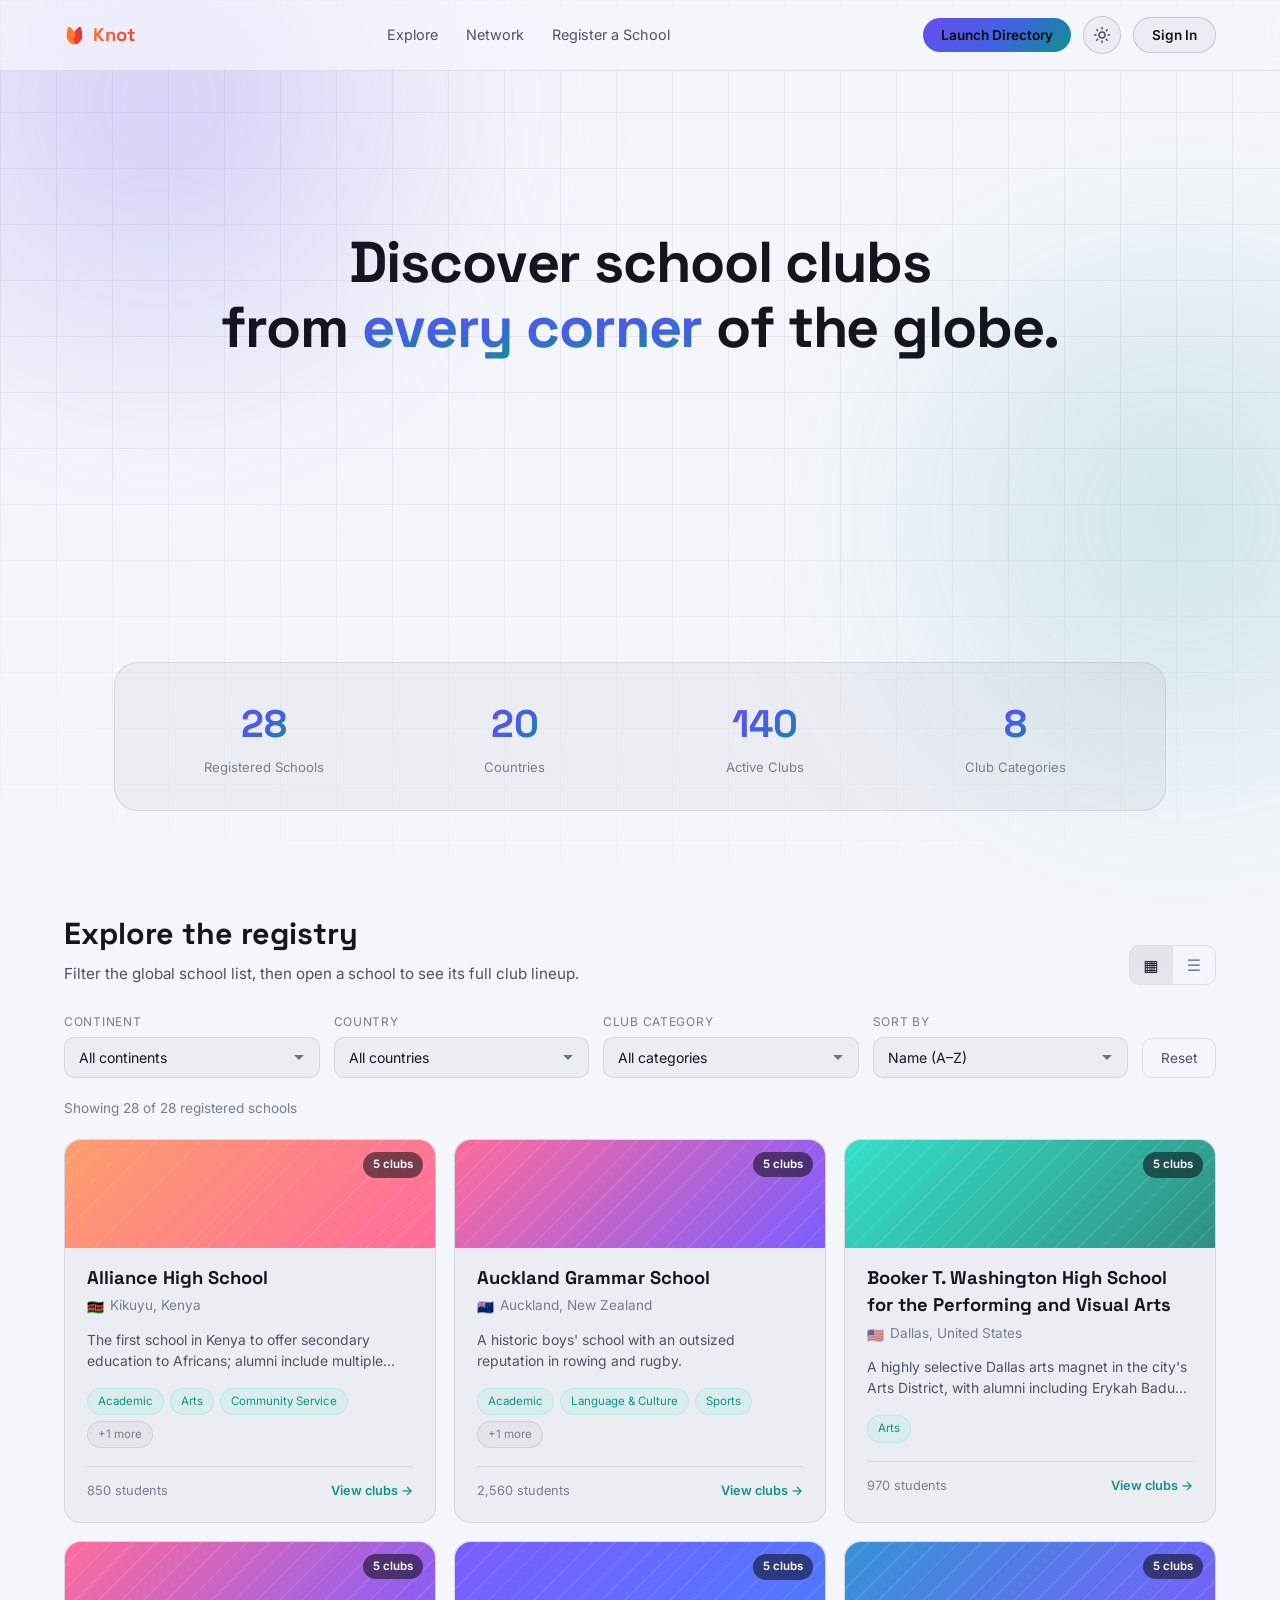
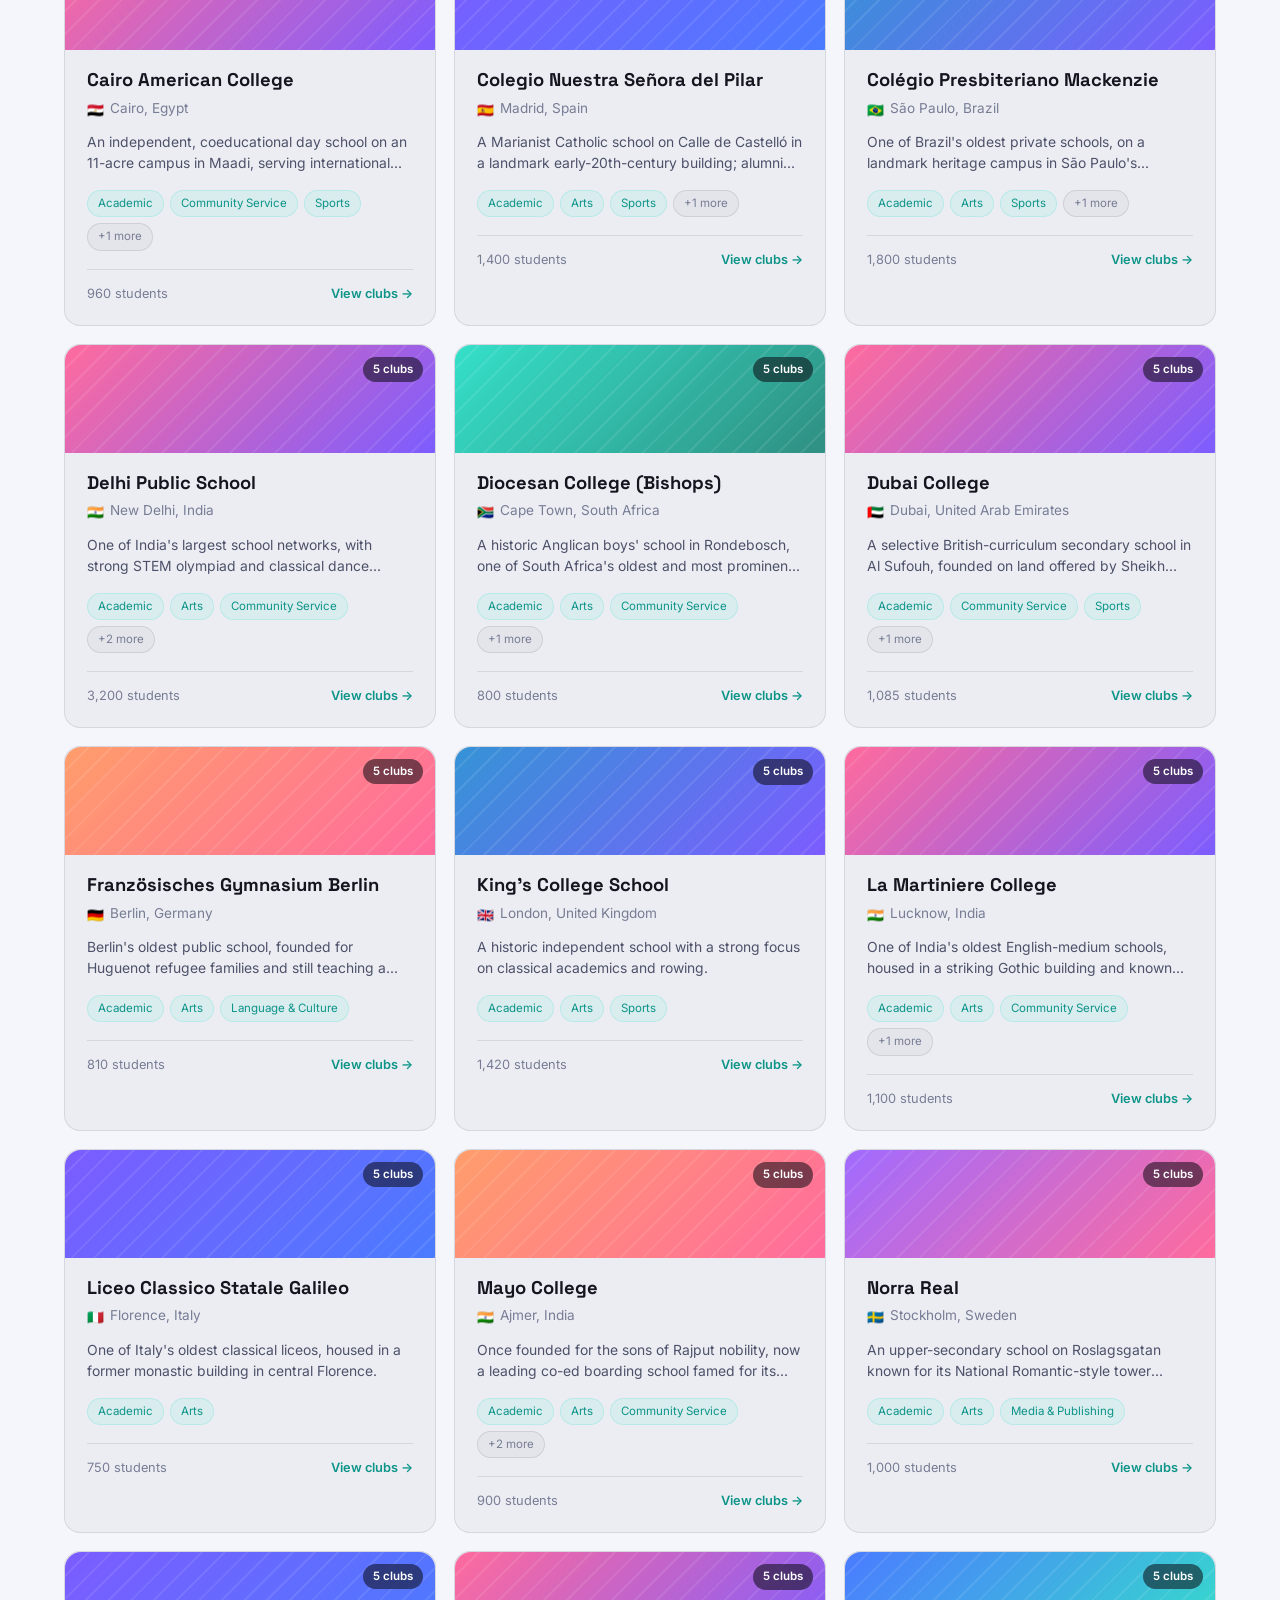
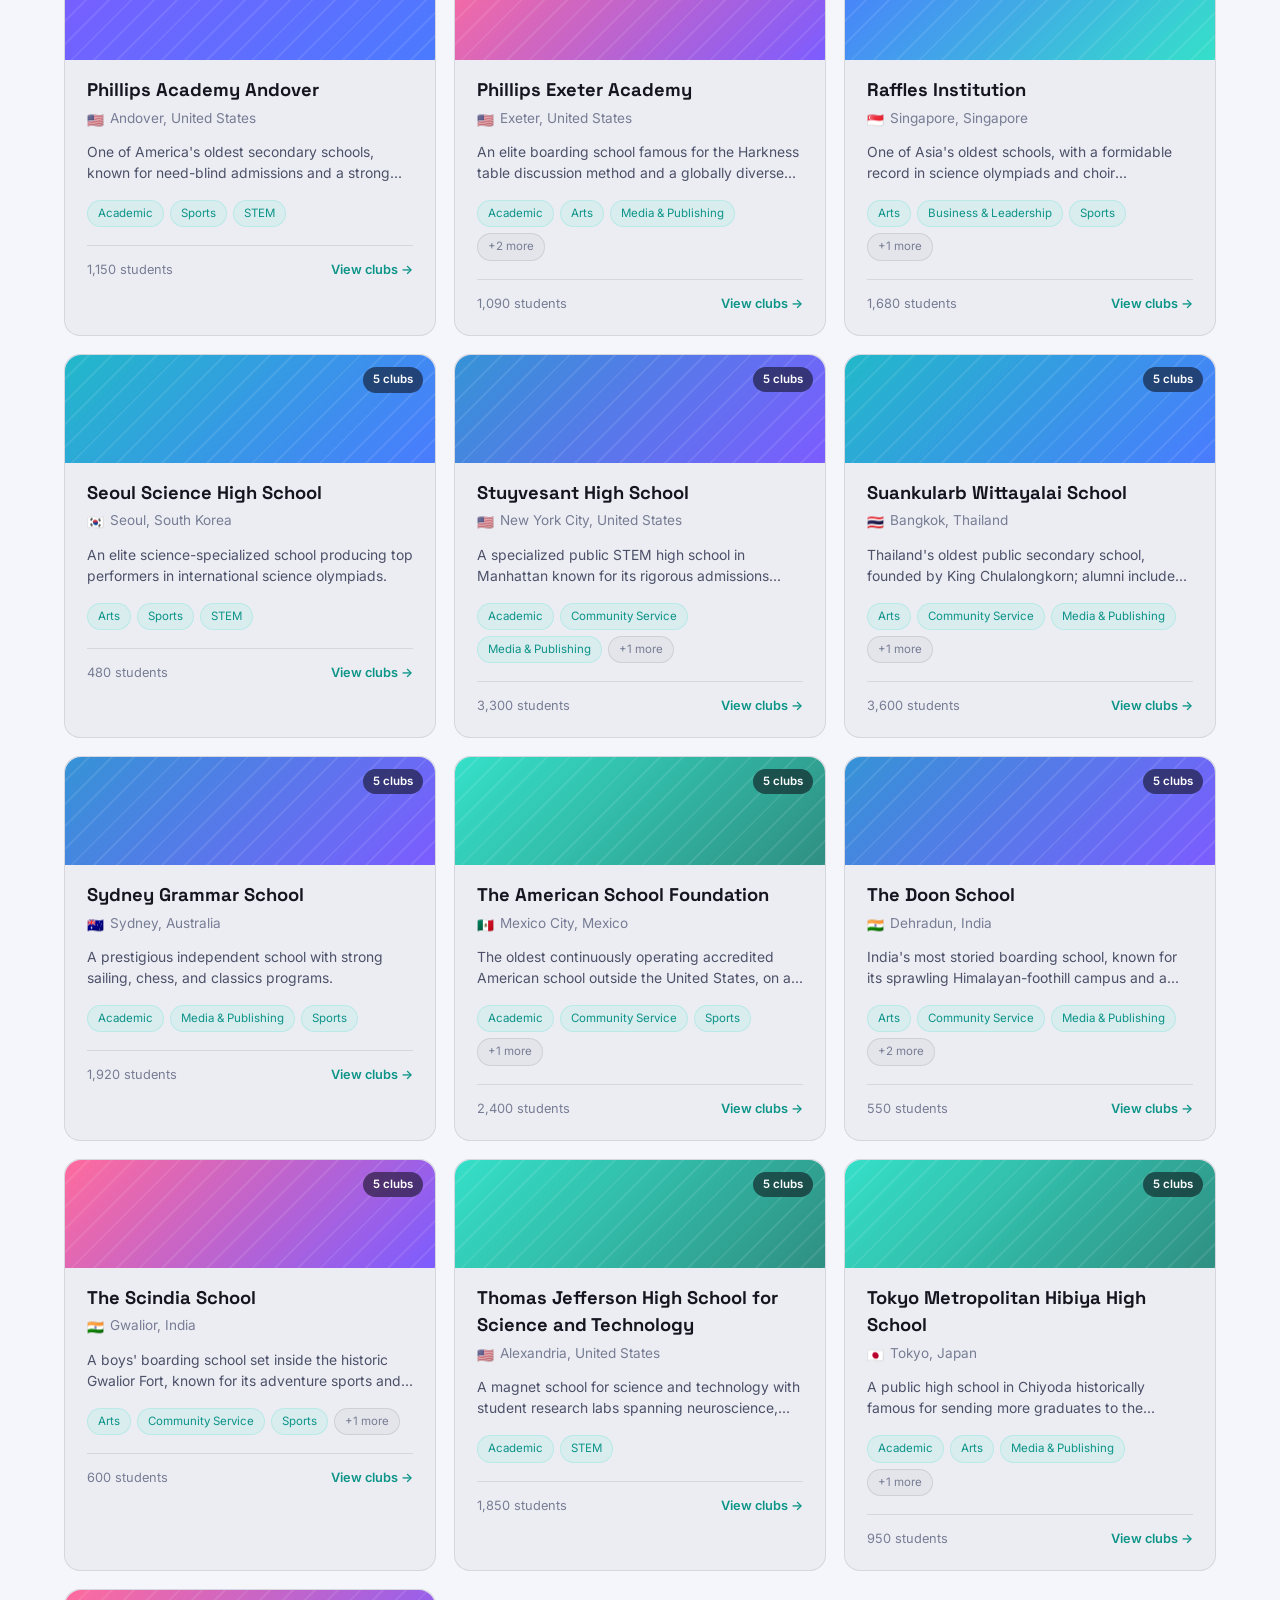
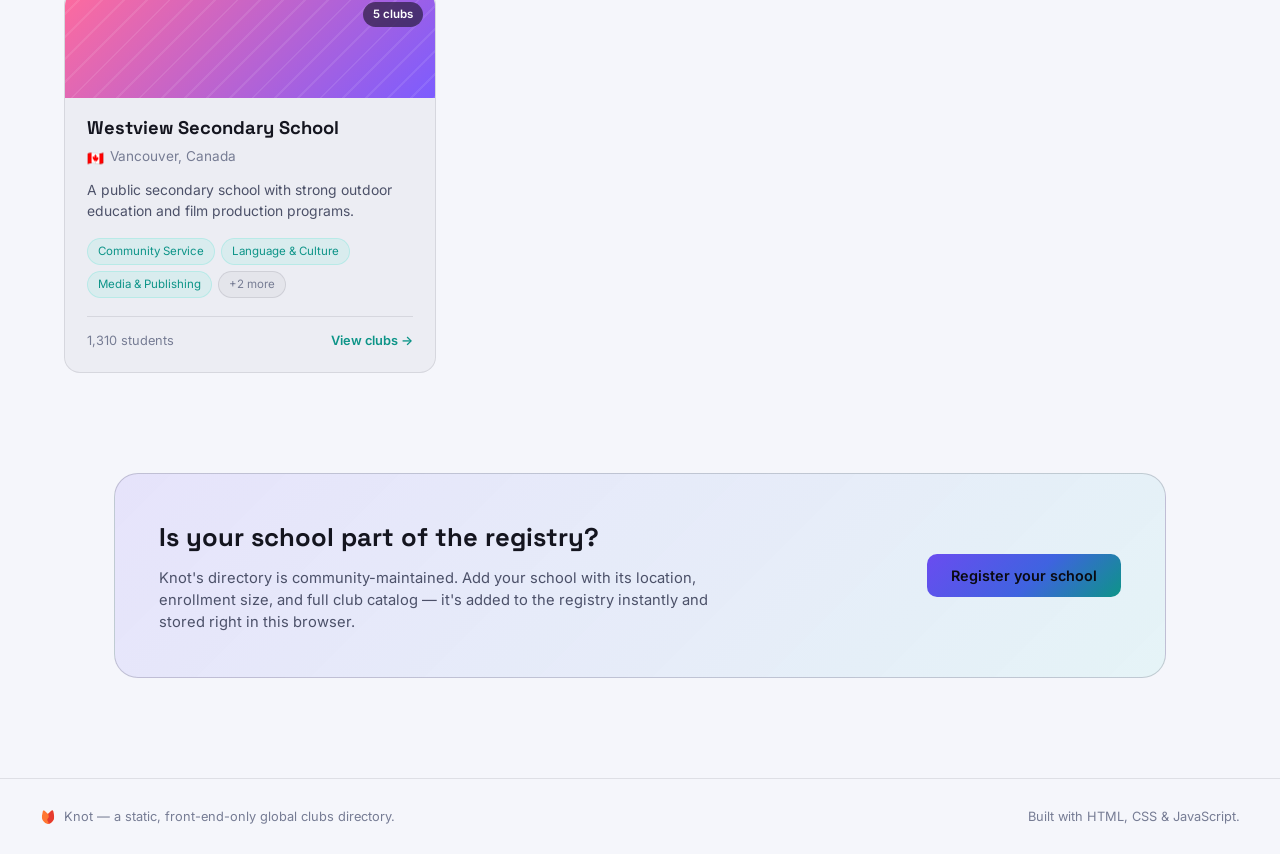
==== index.html @ 115ed830 "Redesign brand mark with a two-tone fox-head icon Replace the placeholder two-overlapping-circles ma" ====
<!DOCTYPE html>
<html lang="en">
<head>
<meta charset="UTF-8" />
<meta name="viewport" content="width=device-width, initial-scale=1.0" />
<title>Knot — Tying School Communities Together</title>
<meta name="description" content="Knot ties together a registered directory of schools from around the world so you can explore the clubs they offer." />
<link rel="icon" href="data:image/svg+xml,<svg xmlns=%22http://www.w3.org/2000/svg%22 viewBox=%220 0 100 100%22><defs><clipPath id=%22c%22><path d=%22M50,32 L27,9 Q20,6 18,13 L12,44 Q10,62 19,73 Q32,92 50,94 Q68,92 81,73 Q90,62 88,44 L82,13 Q80,6 73,9 Z%22/></clipPath></defs><g clip-path=%22url(%23c)%22><rect width=%22100%22 height=%22100%22 fill=%22%23FF7733%22/><path d=%22M50,-5 C36,20 66,42 50,58 C34,74 66,82 50,105 L105,105 L105,-5 Z%22 fill=%22%23E63B2E%22/></g></svg>" />
<script>
  (function () {
    try {
      var stored = localStorage.getItem("knot_theme");
      var theme = stored || (window.matchMedia && window.matchMedia("(prefers-color-scheme: light)").matches ? "light" : "dark");
      document.documentElement.setAttribute("data-theme", theme);
    } catch (e) {}
  })();
</script>
<link rel="preconnect" href="https://fonts.googleapis.com">
<link href="https://fonts.googleapis.com/css2?family=Space+Grotesk:wght@400;500;600;700&family=Inter:wght@400;500;600;700&display=swap" rel="stylesheet">
<link rel="stylesheet" href="css/style.css" />
</head>
<body>

  <!-- Intro splash -->
  <div class="intro" id="introScreen" aria-hidden="true" role="presentation">
    <div class="intro__glow" aria-hidden="true"></div>
    <div class="intro__content">
      <span class="intro__mark">
        <svg class="knot-icon" viewBox="0 0 100 100" xmlns="http://www.w3.org/2000/svg" aria-hidden="true">
          <defs>
            <clipPath id="knotHeadClipIntro">
              <path d="M50,32 L27,9 Q20,6 18,13 L12,44 Q10,62 19,73 Q32,92 50,94 Q68,92 81,73 Q90,62 88,44 L82,13 Q80,6 73,9 Z"/>
            </clipPath>
          </defs>
          <g clip-path="url(#knotHeadClipIntro)">
            <rect width="100" height="100" fill="#FF7733"/>
            <path d="M50,-5 C36,20 66,42 50,58 C34,74 66,82 50,105 L105,105 L105,-5 Z" fill="#E63B2E"/>
          </g>
        </svg>
      </span>
      <h1 class="intro__wordmark" id="introWordmark">Knot</h1>
      <p class="intro__tagline" id="introTagline">A platform that ties different school communities together like a knot.</p>
    </div>
    <span class="intro__skip">Click anywhere to skip</span>
  </div>

  <!-- Animated background -->
  <div class="bg-grid" aria-hidden="true"></div>
  <div class="bg-glow bg-glow--one" aria-hidden="true"></div>
  <div class="bg-glow bg-glow--two" aria-hidden="true"></div>

  <!-- Navbar -->
  <header class="navbar">
    <div class="navbar__inner">
      <a href="#top" class="brand">
        <span class="brand__mark">
          <svg class="knot-icon" viewBox="0 0 100 100" xmlns="http://www.w3.org/2000/svg" aria-hidden="true">
            <defs>
              <clipPath id="knotHeadClipNav">
                <path d="M50,32 L27,9 Q20,6 18,13 L12,44 Q10,62 19,73 Q32,92 50,94 Q68,92 81,73 Q90,62 88,44 L82,13 Q80,6 73,9 Z"/>
              </clipPath>
            </defs>
            <g clip-path="url(#knotHeadClipNav)">
              <rect width="100" height="100" fill="#FF7733"/>
              <path d="M50,-5 C36,20 66,42 50,58 C34,74 66,82 50,105 L105,105 L105,-5 Z" fill="#E63B2E"/>
            </g>
          </svg>
        </span>
        <span class="brand__text accent">Knot</span>
      </a>
      <nav class="navbar__links">
        <a href="#explore">Explore</a>
        <a href="#stats">Network</a>
        <a href="#register" id="registerNavLink">Register a School</a>
      </nav>
      <div class="navbar__right">
        <button class="navbar__cta" id="scrollToExplore">Launch Directory</button>
        <button class="theme-toggle" id="themeToggle" type="button" aria-label="Toggle light/dark theme">
          <svg class="theme-toggle__icon theme-toggle__icon--sun" width="18" height="18" viewBox="0 0 24 24" fill="none" stroke="currentColor" stroke-width="2" stroke-linecap="round"><circle cx="12" cy="12" r="4"/><path d="M12 2v2M12 20v2M4.93 4.93l1.41 1.41M17.66 17.66l1.41 1.41M2 12h2M20 12h2M6.34 17.66l-1.41 1.41M19.07 4.93l-1.41 1.41"/></svg>
          <svg class="theme-toggle__icon theme-toggle__icon--moon" width="18" height="18" viewBox="0 0 24 24" fill="none" stroke="currentColor" stroke-width="2" stroke-linecap="round" stroke-linejoin="round"><path d="M21 12.79A9 9 0 1 1 11.21 3 7 7 0 0 0 21 12.79z"/></svg>
        </button>
        <div class="auth-area" id="authArea">
          <button class="auth-signin-btn" id="signInBtn">Sign In</button>
        </div>
      </div>
    </div>
  </header>

  <!-- Hero -->
  <section class="hero" id="top">
    <div class="hero__inner" id="heroInner">
      <span class="pill" id="heroPill">
        <span class="pill__dot"></span>
        Live registry &middot; <span id="heroSchoolCount">0</span> schools &middot; <span id="heroClubCount">0</span> clubs
      </span>
      <h1 class="hero__title" id="heroTitle" aria-label="Discover school clubs from every corner of the globe.">Discover school clubs<br />from <span class="accent">every corner</span> of the globe.</h1>
      <p class="hero__subtitle" id="heroSubtitle">
        Knot ties together a registered directory of schools across countries and continents,
        so students and educators can browse what's happening beyond the classroom — from robotics
        labs in Tokyo to debate societies in Nairobi.
      </p>

      <div class="hero__search" id="heroSearchBar">
        <svg class="hero__search-icon" width="20" height="20" viewBox="0 0 24 24" fill="none" stroke="currentColor" stroke-width="2"><circle cx="11" cy="11" r="7"/><line x1="21" y1="21" x2="16.65" y2="16.65"/></svg>
        <input type="text" id="searchInput" placeholder="Search by school, city, or country…" autocomplete="off" />
        <button class="hero__search-clear" id="clearSearch" title="Clear search" aria-label="Clear search">✕</button>
      </div>

      <div class="hero__tags" id="heroTags">
        <span>Try:</span>
        <button class="tag-btn" data-query="Japan">Japan</button>
        <button class="tag-btn" data-query="Robotics">Robotics</button>
        <button class="tag-btn" data-query="Kenya">Kenya</button>
        <button class="tag-btn" data-query="Debate">Debate</button>
        <button class="tag-btn" data-query="Brazil">Brazil</button>
      </div>
    </div>
  </section>

  <!-- Stats -->
  <section class="stats" id="stats">
    <div class="stats__inner">
      <div class="stat-card">
        <span class="stat-card__value" id="statSchools">0</span>
        <span class="stat-card__label">Registered Schools</span>
      </div>
      <div class="stat-card">
        <span class="stat-card__value" id="statCountries">0</span>
        <span class="stat-card__label">Countries</span>
      </div>
      <div class="stat-card">
        <span class="stat-card__value" id="statClubs">0</span>
        <span class="stat-card__label">Active Clubs</span>
      </div>
      <div class="stat-card">
        <span class="stat-card__value" id="statCategories">0</span>
        <span class="stat-card__label">Club Categories</span>
      </div>
    </div>
  </section>

  <!-- Explore -->
  <section class="explore" id="explore">
    <div class="explore__header">
      <div>
        <h2>Explore the registry</h2>
        <p>Filter the global school list, then open a school to see its full club lineup.</p>
      </div>
      <div class="view-toggle" role="group" aria-label="View mode">
        <button class="view-toggle__btn is-active" data-view="grid" aria-label="Grid view">▦</button>
        <button class="view-toggle__btn" data-view="list" aria-label="List view">☰</button>
      </div>
    </div>

    <div class="filters">
      <div class="filter-group">
        <label for="continentFilter">Continent</label>
        <select id="continentFilter">
          <option value="all">All continents</option>
        </select>
      </div>
      <div class="filter-group">
        <label for="countryFilter">Country</label>
        <select id="countryFilter">
          <option value="all">All countries</option>
        </select>
      </div>
      <div class="filter-group">
        <label for="clubFilter">Club category</label>
        <select id="clubFilter">
          <option value="all">All categories</option>
        </select>
      </div>
      <div class="filter-group filter-group--sort">
        <label for="sortSelect">Sort by</label>
        <select id="sortSelect">
          <option value="name-asc">Name (A–Z)</option>
          <option value="name-desc">Name (Z–A)</option>
          <option value="clubs-desc">Most clubs</option>
          <option value="students-desc">Largest enrollment</option>
        </select>
      </div>
      <button class="filter-reset" id="resetFilters">Reset</button>
    </div>

    <p class="results-count" id="resultsCount"></p>

    <div class="school-grid" id="schoolGrid"></div>
    <div class="empty-state" id="emptyState" hidden>
      <span class="empty-state__icon">🔎</span>
      <h3>No schools match your filters</h3>
      <p>Try clearing a filter or searching a different term.</p>
      <button class="filter-reset" id="emptyReset">Clear all filters</button>
    </div>
  </section>

  <!-- Register CTA -->
  <section class="register" id="register">
    <div class="register__card">
      <div class="register__text">
        <h2>Is your school part of the registry?</h2>
        <p>Knot's directory is community-maintained. Add your school with its location, enrollment size, and full club catalog — it's added to the registry instantly and stored right in this browser.</p>
      </div>
      <button class="register__btn" id="registerBtn">Register your school</button>
    </div>
  </section>

  <footer class="footer">
    <div class="footer__inner">
      <span class="footer__brand">
        <svg class="knot-icon" viewBox="0 0 100 100" xmlns="http://www.w3.org/2000/svg" aria-hidden="true">
          <defs>
            <clipPath id="knotHeadClipFooter">
              <path d="M50,32 L27,9 Q20,6 18,13 L12,44 Q10,62 19,73 Q32,92 50,94 Q68,92 81,73 Q90,62 88,44 L82,13 Q80,6 73,9 Z"/>
            </clipPath>
          </defs>
          <g clip-path="url(#knotHeadClipFooter)">
            <rect width="100" height="100" fill="#FF7733"/>
            <path d="M50,-5 C36,20 66,42 50,58 C34,74 66,82 50,105 L105,105 L105,-5 Z" fill="#E63B2E"/>
          </g>
        </svg>
        Knot — a static, front-end-only global clubs directory.
      </span>
      <span>Built with HTML, CSS &amp; JavaScript.</span>
    </div>
  </footer>

  <!-- School detail modal -->
  <div class="modal-overlay" id="modalOverlay">
    <div class="modal" role="dialog" aria-modal="true" aria-labelledby="modalSchoolName">
      <button class="modal__close" id="modalClose" aria-label="Close">✕</button>
      <div class="modal__media" id="modalMedia">
        <span class="modal__badge" id="modalBadge" hidden>Community submission</span>
      </div>
      <div class="modal__header">
        <div>
          <h2 id="modalSchoolName">School name</h2>
          <p id="modalLocation" class="modal__location">City, Country</p>
          <p class="modal__submitted-by" id="modalSubmittedBy" hidden></p>
        </div>
      </div>
      <div class="modal__meta" id="modalMeta"></div>
      <p class="modal__description" id="modalDescription"></p>
      <div class="modal__clubs-header">
        <h3>Clubs &amp; Activities</h3>
        <span id="modalClubCount" class="modal__club-count"></span>
      </div>
      <div class="modal__clubs" id="modalClubs"></div>
    </div>
  </div>

  <!-- Sign up / Log in modal -->
  <div class="modal-overlay" id="authOverlay">
    <div class="modal modal--auth" role="dialog" aria-modal="true" aria-labelledby="authTitle">
      <button class="modal__close" id="authClose" aria-label="Close">✕</button>

      <!-- Step 1: continue with Google -->
      <div class="auth-step" id="authStepGoogle">
        <span class="auth-step__mark">◆</span>
        <h2 id="authTitle">Sign in to Knot</h2>
        <p class="auth-step__sub">Sign up or log in with Google — new accounts just need a unique username.</p>

        <div id="googleBtnContainer" class="google-btn-container"></div>

        <button class="google-btn" id="demoGoogleBtn" hidden type="button">
          <svg width="18" height="18" viewBox="0 0 18 18" aria-hidden="true">
            <path fill="#4285F4" d="M17.64 9.2c0-.64-.06-1.25-.16-1.84H9v3.48h4.84a4.14 4.14 0 0 1-1.8 2.72v2.26h2.9c1.7-1.57 2.7-3.88 2.7-6.62z"/>
            <path fill="#34A853" d="M9 18c2.43 0 4.47-.8 5.96-2.18l-2.9-2.26c-.81.54-1.84.86-3.06.86-2.35 0-4.34-1.59-5.05-3.72H.96v2.33A9 9 0 0 0 9 18z"/>
            <path fill="#FBBC05" d="M3.95 10.7A5.4 5.4 0 0 1 3.67 9c0-.59.1-1.17.28-1.7V4.97H.96A9 9 0 0 0 0 9c0 1.45.35 2.83.96 4.03l2.99-2.33z"/>
            <path fill="#EA4335" d="M9 3.58c1.32 0 2.5.45 3.44 1.35l2.58-2.58C13.46.89 11.43 0 9 0A9 9 0 0 0 .96 4.97l2.99 2.33C4.66 5.17 6.65 3.58 9 3.58z"/>
          </svg>
          Continue with Google
        </button>
        <p class="auth-demo-note" id="authDemoNote" hidden>
          Demo mode — no Google Client ID is configured, so this opens a simulated account
          picker. Add your OAuth Client ID in <code>js/auth.js</code> to enable real Google sign-in.
        </p>

        <p class="auth-fineprint">Accounts are stored only in your browser for this demo directory.</p>
      </div>

      <!-- Step 2: choose a unique username (new accounts only) -->
      <div class="auth-step" id="authStepUsername" hidden>
        <span class="auth-avatar" id="authAvatar"></span>
        <h2>Choose a unique username</h2>
        <p class="auth-step__sub" id="authWelcome">Pick a username to finish setting up your account.</p>

        <div class="username-field">
          <span class="username-field__prefix">@</span>
          <input type="text" id="usernameInput" maxlength="20" autocomplete="off" spellcheck="false" placeholder="e.g. sakura_robotics" />
          <span class="username-field__status" id="usernameStatus"></span>
        </div>
        <p class="username-hint" id="usernameHint">3–20 characters: letters, numbers, and underscores only.</p>

        <button class="auth-submit" id="usernameSubmit" type="button" disabled>Create account</button>
      </div>
    </div>
  </div>

  <!-- Simulated Google account picker (demo-mode fallback) -->
  <div class="modal-overlay modal-overlay--picker" id="demoPickerOverlay">
    <div class="google-picker" role="dialog" aria-modal="true" aria-label="Choose a Google account">
      <div class="google-picker__header">
        <svg width="22" height="22" viewBox="0 0 18 18" aria-hidden="true">
          <path fill="#4285F4" d="M17.64 9.2c0-.64-.06-1.25-.16-1.84H9v3.48h4.84a4.14 4.14 0 0 1-1.8 2.72v2.26h2.9c1.7-1.57 2.7-3.88 2.7-6.62z"/>
          <path fill="#34A853" d="M9 18c2.43 0 4.47-.8 5.96-2.18l-2.9-2.26c-.81.54-1.84.86-3.06.86-2.35 0-4.34-1.59-5.05-3.72H.96v2.33A9 9 0 0 0 9 18z"/>
          <path fill="#FBBC05" d="M3.95 10.7A5.4 5.4 0 0 1 3.67 9c0-.59.1-1.17.28-1.7V4.97H.96A9 9 0 0 0 0 9c0 1.45.35 2.83.96 4.03l2.99-2.33z"/>
          <path fill="#EA4335" d="M9 3.58c1.32 0 2.5.45 3.44 1.35l2.58-2.58C13.46.89 11.43 0 9 0A9 9 0 0 0 .96 4.97l2.99 2.33C4.66 5.17 6.65 3.58 9 3.58z"/>
        </svg>
        <span>Choose an account</span>
      </div>
      <p class="google-picker__sub">to continue to Knot (demo)</p>

      <div class="google-picker__list" id="googlePickerList"></div>

      <div class="google-picker__other-form" id="pickerOtherForm" hidden>
        <input type="text" id="otherName" placeholder="Full name" autocomplete="off" />
        <input type="email" id="otherEmail" placeholder="Email address" autocomplete="off" />
        <button class="google-picker__continue" id="otherContinue" type="button">Continue</button>
      </div>

      <button class="google-picker__item google-picker__item--other" id="googlePickerOther" type="button">
        <span class="google-picker__avatar google-picker__avatar--plus">+</span>
        <span class="google-picker__name">Use another account</span>
      </button>
    </div>
  </div>

  <!-- Register a school modal -->
  <div class="modal-overlay" id="registerOverlay">
    <div class="modal modal--register" role="dialog" aria-modal="true" aria-labelledby="registerFormTitle">
      <button class="modal__close" id="registerClose" aria-label="Close">✕</button>

      <div class="register-form__intro">
        <h2 id="registerFormTitle">Register your school</h2>
        <p>Add your school's details and club catalog. It's added to the directory immediately and saved in this browser.</p>
      </div>

      <form id="registerForm" novalidate>
        <div class="form-grid">
          <div class="form-field form-field--full">
            <label for="rfName">School name</label>
            <input type="text" id="rfName" maxlength="80" required autocomplete="off" placeholder="e.g. Riverside Academy" />
          </div>
          <div class="form-field form-field--full">
            <label for="rfPhoto">School photo (optional)</label>
            <div class="photo-upload" id="photoUpload" tabindex="0" role="button" aria-label="Upload a school photo">
              <input type="file" id="rfPhoto" accept="image/*" hidden />
              <div class="photo-upload__preview" id="photoPreview">
                <svg class="photo-upload__icon" width="26" height="26" viewBox="0 0 24 24" fill="none" stroke="currentColor" stroke-width="1.6"><rect x="3" y="5" width="18" height="14" rx="2"/><circle cx="9" cy="10" r="1.7"/><path d="M21 15l-5-5-9 9"/></svg>
                <span class="photo-upload__text">Click to upload a photo</span>
                <span class="photo-upload__hint">JPG or PNG — resized automatically</span>
              </div>
            </div>
            <button type="button" class="photo-upload__remove" id="photoRemove" hidden>Remove photo</button>
          </div>
          <div class="form-field">
            <label for="rfCity">City</label>
            <input type="text" id="rfCity" maxlength="60" required autocomplete="off" placeholder="e.g. Lisbon" />
          </div>
          <div class="form-field">
            <label for="rfCountry">Country</label>
            <input type="text" id="rfCountry" maxlength="60" required autocomplete="off" placeholder="e.g. Portugal" />
          </div>
          <div class="form-field">
            <label for="rfContinent">Continent</label>
            <select id="rfContinent" required>
              <option value="" disabled selected>Choose a continent</option>
              <option>Africa</option>
              <option>Asia</option>
              <option>Europe</option>
              <option>North America</option>
              <option>Oceania</option>
              <option>South America</option>
            </select>
          </div>
          <div class="form-field">
            <label for="rfFlag">Flag emoji (optional)</label>
            <input type="text" id="rfFlag" maxlength="8" autocomplete="off" placeholder="e.g. 🇵🇹" />
          </div>
          <div class="form-field">
            <label for="rfStudents">Students</label>
            <input type="number" id="rfStudents" min="0" max="200000" autocomplete="off" placeholder="e.g. 850" />
          </div>
          <div class="form-field">
            <label for="rfFounded">Founded year</label>
            <input type="number" id="rfFounded" min="1000" max="2100" autocomplete="off" placeholder="e.g. 1978" />
          </div>
          <div class="form-field form-field--full">
            <label for="rfDescription">Short description</label>
            <textarea id="rfDescription" maxlength="220" required placeholder="What is this school known for?"></textarea>
          </div>
        </div>

        <div class="register-form__clubs-header">
          <h3>Clubs &amp; Activities</h3>
          <span>At least one club with a name</span>
        </div>
        <div id="clubRows"></div>
        <button class="add-club-btn" id="addClubBtn" type="button">+ Add another club</button>

        <p class="register-form__error" id="registerError"></p>
        <button class="register-form__submit" id="registerSubmit" type="submit">Register school</button>
      </form>
    </div>
  </div>

  <datalist id="clubCategoryList">
    <option value="STEM"></option>
    <option value="Arts"></option>
    <option value="Sports"></option>
    <option value="Academic"></option>
    <option value="Community Service"></option>
    <option value="Business &amp; Leadership"></option>
    <option value="Media &amp; Publishing"></option>
    <option value="Language &amp; Culture"></option>
  </datalist>

  <!-- Toast notification -->
  <div class="toast" id="toast" role="status" aria-live="polite">
    <span class="toast__icon">✓</span>
    <span id="toastMessage">School registered!</span>
  </div>

  <script src="js/data.js"></script>
  <script src="js/theme.js"></script>
  <script src="js/auth.js"></script>
  <script src="js/app.js"></script>
  <script src="js/image-utils.js"></script>
  <script src="js/register.js"></script>
  <script src="js/membership.js"></script>
  <script src="js/intro.js"></script>
</body>
</html>
---- css/style.css ----
/* ============================================================
   Knot — Global School Clubs Directory
   ============================================================ */

:root {
  --bg: #06070d;
  --bg-elevated: #0d0f1a;
  --surface: rgba(255, 255, 255, 0.045);
  --surface-hover: rgba(255, 255, 255, 0.08);
  --border: rgba(255, 255, 255, 0.09);
  --border-strong: rgba(255, 255, 255, 0.16);

  --text-primary: #f4f5fb;
  --text-secondary: #a6acc4;
  --text-muted: #6c7290;

  --accent: #7c5cff;
  --accent-2: #35e0c9;
  --accent-3: #ff6b9d;
  --gradient: linear-gradient(135deg, var(--accent) 0%, #4a7bff 55%, var(--accent-2) 100%);

  --brand-tangerine: #ff7733;
  --brand-cinnabar: #e63b2e;
  --gradient-logo: linear-gradient(135deg, var(--brand-tangerine) 0%, var(--brand-cinnabar) 100%);

  --radius-sm: 10px;
  --radius-md: 16px;
  --radius-lg: 24px;

  --shadow-soft: 0 10px 40px rgba(0, 0, 0, 0.35);
  --shadow-glow: 0 0 0 1px rgba(124, 92, 255, 0.15), 0 20px 60px rgba(124, 92, 255, 0.15);

  --grid-line: rgba(255, 255, 255, 0.09);
  --navbar-bg: rgba(6, 7, 13, 0.72);

  --font-display: "Space Grotesk", "Inter", system-ui, sans-serif;
  --font-body: "Inter", system-ui, sans-serif;
}

/* Light theme — activated by [data-theme="light"] on <html>, set as early
   as possible (an inline script in <head>) to avoid a flash of dark theme. */
:root[data-theme="light"] {
  --bg: #f5f6fb;
  --bg-elevated: #ffffff;
  --surface: rgba(20, 21, 40, 0.035);
  --surface-hover: rgba(20, 21, 40, 0.065);
  --border: rgba(20, 21, 40, 0.1);
  --border-strong: rgba(20, 21, 40, 0.18);

  --text-primary: #14151f;
  --text-secondary: #4c5169;
  --text-muted: #767c94;

  --accent: #6a4cf0;
  --accent-2: #0d9488;
  --accent-3: #db2f77;
  --gradient: linear-gradient(135deg, var(--accent) 0%, #3f63e0 55%, var(--accent-2) 100%);

  --shadow-soft: 0 10px 40px rgba(20, 21, 45, 0.1);
  --shadow-glow: 0 0 0 1px rgba(106, 76, 240, 0.15), 0 20px 60px rgba(106, 76, 240, 0.12);

  --grid-line: rgba(20, 21, 40, 0.06);
  --navbar-bg: rgba(245, 246, 251, 0.72);
}

* {
  margin: 0;
  padding: 0;
  box-sizing: border-box;
}

html {
  scroll-behavior: smooth;
}

body {
  background: var(--bg);
  color: var(--text-primary);
  font-family: var(--font-body);
  line-height: 1.5;
  overflow-x: hidden;
  min-height: 100vh;
  transition: background-color 0.25s ease, color 0.25s ease;
}

body.no-scroll {
  overflow: hidden;
}

a {
  color: inherit;
  text-decoration: none;
}

button {
  font-family: inherit;
  cursor: pointer;
  border: none;
  background: none;
  color: inherit;
}

select, input {
  font-family: inherit;
}

.accent {
  background: var(--gradient);
  -webkit-background-clip: text;
  background-clip: text;
  color: transparent;
}

.brand__text.accent {
  background: var(--gradient-logo);
  -webkit-background-clip: text;
  background-clip: text;
}

/* ---------- Background flourishes ---------- */
.bg-grid {
  position: fixed;
  inset: 0;
  z-index: -2;
  background-image:
    linear-gradient(var(--grid-line) 1px, transparent 1px),
    linear-gradient(90deg, var(--grid-line) 1px, transparent 1px);
  background-size: 56px 56px;
  mask-image: radial-gradient(ellipse 140% 100% at 50% 0%, #000 55%, transparent 100%);
}

.bg-glow {
  position: fixed;
  z-index: -1;
  width: 640px;
  height: 640px;
  border-radius: 50%;
  filter: blur(120px);
  opacity: 0.35;
  pointer-events: none;
}

.bg-glow--one {
  top: -220px;
  left: -160px;
  background: radial-gradient(circle, var(--accent) 0%, transparent 70%);
}

.bg-glow--two {
  top: 200px;
  right: -220px;
  background: radial-gradient(circle, var(--accent-2) 0%, transparent 70%);
  opacity: 0.25;
}

body.intro-active {
  overflow: hidden;
}

/* ---------- Letter-by-letter reveal ---------- */
@keyframes letterIn {
  from {
    opacity: 0;
    transform: translateY(0.4em);
  }
  to {
    opacity: 1;
    transform: none;
  }
}

.letter {
  display: inline-block;
  opacity: 0;
  transform: translateY(0.4em);
  background-image: inherit;
  -webkit-background-clip: inherit;
  background-clip: inherit;
  color: inherit;
}

.word-wrap {
  display: inline-block;
  white-space: nowrap;
  background-image: inherit;
  -webkit-background-clip: inherit;
  background-clip: inherit;
  color: inherit;
}

.reveal-active .letter {
  animation: letterIn 0.5s cubic-bezier(0.2, 0.8, 0.2, 1) forwards;
}

.reveal-instant .letter {
  animation: none;
  opacity: 1;
  transform: none;
}

/* ---------- Intro splash ---------- */
.intro {
  position: fixed;
  inset: 0;
  z-index: 500;
  display: flex;
  flex-direction: column;
  align-items: center;
  justify-content: center;
  gap: 28px;
  background: var(--bg);
  cursor: pointer;
  opacity: 1;
  transition: opacity 0.65s ease;
}

.intro[hidden] {
  display: none;
}

.intro.is-hidden {
  opacity: 0;
  pointer-events: none;
}

.intro__glow {
  position: absolute;
  top: 50%;
  left: 50%;
  width: 700px;
  height: 700px;
  transform: translate(-50%, -50%);
  background: radial-gradient(circle, var(--accent) 0%, transparent 70%);
  opacity: 0.25;
  filter: blur(100px);
  pointer-events: none;
}

.intro__content {
  position: relative;
  display: flex;
  flex-direction: column;
  align-items: center;
  text-align: center;
  padding: 0 24px;
}

.intro__mark {
  display: flex;
  justify-content: center;
  color: var(--accent);
  margin-bottom: 12px;
}

.intro__mark .knot-icon {
  width: 2.6rem;
}

.intro__wordmark {
  font-family: var(--font-display);
  font-weight: 700;
  font-size: clamp(3rem, 10vw, 5.5rem);
  letter-spacing: -0.02em;
  background: var(--gradient-logo);
  -webkit-background-clip: text;
  background-clip: text;
  color: transparent;
  min-height: 1.2em;
}

.intro__tagline {
  margin-top: 16px;
  max-width: 480px;
  font-size: clamp(0.95rem, 2.4vw, 1.1rem);
  color: var(--text-secondary);
  min-height: 1.6em;
}

.intro__skip {
  position: relative;
  font-size: 0.78rem;
  color: var(--text-muted);
  opacity: 0;
  animation: fadeInSkip 0.6s ease 1.4s forwards;
}

@keyframes fadeInSkip {
  to {
    opacity: 1;
  }
}

/* ---------- Navbar ---------- */
.navbar {
  position: sticky;
  top: 0;
  z-index: 50;
  backdrop-filter: blur(16px) saturate(160%);
  background: var(--navbar-bg);
  border-bottom: 1px solid var(--border);
}

.navbar__inner {
  max-width: 1200px;
  margin: 0 auto;
  padding: 16px 24px;
  display: flex;
  align-items: center;
  justify-content: space-between;
  gap: 24px;
}

.brand {
  display: flex;
  align-items: center;
  gap: 8px;
  font-family: var(--font-display);
  font-weight: 700;
  font-size: 1.15rem;
}

.brand__mark {
  display: inline-flex;
  color: var(--accent);
}

.knot-icon {
  width: 1.3rem;
  height: auto;
  display: block;
}

.navbar__links {
  display: flex;
  gap: 28px;
  font-size: 0.9rem;
  color: var(--text-secondary);
}

.navbar__links a {
  transition: color 0.2s ease;
}

.navbar__links a:hover {
  color: var(--text-primary);
}

.navbar__cta {
  padding: 9px 18px;
  border-radius: 999px;
  background: var(--gradient);
  color: #0a0a12;
  font-weight: 600;
  font-size: 0.85rem;
  transition: transform 0.2s ease, box-shadow 0.2s ease;
}

.navbar__cta:hover {
  transform: translateY(-1px);
  box-shadow: 0 8px 24px rgba(124, 92, 255, 0.35);
}

@media (max-width: 760px) {
  .navbar__links { display: none; }
}

.navbar__right {
  display: flex;
  align-items: center;
  gap: 12px;
}

/* ---------- Theme toggle ---------- */
.theme-toggle {
  width: 38px;
  height: 38px;
  flex-shrink: 0;
  border-radius: 50%;
  display: flex;
  align-items: center;
  justify-content: center;
  border: 1px solid var(--border-strong);
  background: var(--surface);
  color: var(--text-secondary);
  transition: border-color 0.2s ease, background 0.2s ease, color 0.2s ease;
}

.theme-toggle:hover {
  border-color: var(--accent);
  color: var(--text-primary);
  background: var(--surface-hover);
}

.theme-toggle__icon--sun {
  display: none;
}

.theme-toggle__icon--moon {
  display: block;
}

:root[data-theme="light"] .theme-toggle__icon--sun {
  display: block;
}

:root[data-theme="light"] .theme-toggle__icon--moon {
  display: none;
}

/* ---------- Auth: sign-in button & user chip ---------- */
.auth-signin-btn {
  padding: 9px 18px;
  border-radius: 999px;
  border: 1px solid var(--border-strong);
  color: var(--text-primary);
  font-weight: 600;
  font-size: 0.85rem;
  background: var(--surface);
  transition: all 0.2s ease;
}

.auth-signin-btn:hover {
  border-color: var(--accent);
  background: var(--surface-hover);
}

.user-chip {
  position: relative;
  display: flex;
  align-items: center;
  gap: 8px;
  padding: 6px 12px 6px 6px;
  border-radius: 999px;
  border: 1px solid var(--border);
  background: var(--surface);
  cursor: pointer;
  transition: border-color 0.2s ease, background 0.2s ease;
}

.user-chip:hover {
  border-color: var(--border-strong);
  background: var(--surface-hover);
}

.user-chip__avatar {
  width: 28px;
  height: 28px;
  border-radius: 50%;
  display: flex;
  align-items: center;
  justify-content: center;
  background: var(--gradient);
  color: #0a0a12;
  font-size: 0.7rem;
  font-weight: 700;
  flex-shrink: 0;
  overflow: hidden;
}

.user-chip__avatar-img {
  width: 100%;
  height: 100%;
  object-fit: cover;
  display: block;
}

.user-chip__name {
  font-size: 0.85rem;
  font-weight: 600;
  color: var(--text-primary);
}

.user-chip__caret {
  font-size: 0.65rem;
  color: var(--text-muted);
  transition: transform 0.2s ease;
}

.user-chip.is-open .user-chip__caret {
  transform: rotate(180deg);
}

.user-menu {
  position: absolute;
  top: calc(100% + 10px);
  right: 0;
  width: 220px;
  background: var(--bg-elevated);
  border: 1px solid var(--border-strong);
  border-radius: var(--radius-md);
  padding: 8px;
  box-shadow: var(--shadow-soft);
  opacity: 0;
  transform: translateY(-6px);
  pointer-events: none;
  transition: opacity 0.18s ease, transform 0.18s ease;
  z-index: 60;
}

.user-chip.is-open .user-menu {
  opacity: 1;
  transform: translateY(0);
  pointer-events: auto;
}

.user-menu__info {
  display: flex;
  flex-direction: column;
  gap: 2px;
  padding: 8px 10px 12px;
  border-bottom: 1px solid var(--border);
  margin-bottom: 8px;
}

.user-menu__name {
  font-size: 0.85rem;
  font-weight: 600;
  color: var(--text-primary);
}

.user-menu__email {
  font-size: 0.75rem;
  color: var(--text-muted);
  overflow: hidden;
  text-overflow: ellipsis;
  white-space: nowrap;
}

.user-menu__link {
  display: block;
  width: 100%;
  text-align: left;
  padding: 9px 10px;
  border-radius: var(--radius-sm);
  font-size: 0.85rem;
  color: var(--text-primary);
  transition: background 0.2s ease;
}

.user-menu__link:hover {
  background: var(--surface-hover);
}

.user-menu__logout {
  width: 100%;
  text-align: left;
  padding: 9px 10px;
  border-radius: var(--radius-sm);
  font-size: 0.85rem;
  color: var(--accent-3);
  transition: background 0.2s ease;
}

.user-menu__logout:hover {
  background: rgba(255, 107, 157, 0.1);
}

/* ---------- Auth modal ---------- */
.modal--auth {
  max-width: 420px;
  text-align: center;
  padding: 40px 36px;
}

.auth-step__mark {
  display: inline-block;
  font-size: 1.6rem;
  color: var(--accent);
  margin-bottom: 14px;
}

.auth-step h2 {
  font-family: var(--font-display);
  font-size: 1.4rem;
  margin-bottom: 8px;
}

.auth-step__sub {
  font-size: 0.88rem;
  color: var(--text-secondary);
  margin-bottom: 26px;
}

.google-btn-container {
  display: flex;
  justify-content: center;
  min-height: 40px;
}

.google-btn {
  display: inline-flex;
  align-items: center;
  justify-content: center;
  gap: 10px;
  width: 100%;
  max-width: 280px;
  padding: 11px 20px;
  border-radius: 999px;
  border: 1px solid rgba(255, 255, 255, 0.55);
  background: #fff;
  color: #1f1f1f;
  font-weight: 600;
  font-size: 0.88rem;
  transition: transform 0.2s ease, box-shadow 0.2s ease;
}

.google-btn:hover {
  transform: translateY(-1px);
  box-shadow: 0 8px 22px rgba(0, 0, 0, 0.25);
}

.google-btn[hidden] {
  display: none;
}

.auth-demo-note {
  margin-top: 16px;
  font-size: 0.76rem;
  color: var(--text-muted);
  line-height: 1.5;
}

.auth-demo-note code {
  color: var(--accent-2);
  background: rgba(53, 224, 201, 0.1);
  padding: 1px 5px;
  border-radius: 4px;
  font-size: 0.72rem;
}

.auth-fineprint {
  margin-top: 24px;
  font-size: 0.75rem;
  color: var(--text-muted);
}

.auth-avatar {
  display: flex;
  align-items: center;
  justify-content: center;
  width: 56px;
  height: 56px;
  margin: 0 auto 16px;
  border-radius: 50%;
  background: var(--gradient);
  color: #0a0a12;
  font-weight: 700;
  font-size: 1.1rem;
}

.username-field {
  display: flex;
  align-items: center;
  gap: 8px;
  padding: 12px 16px;
  border-radius: var(--radius-md);
  background: var(--surface);
  border: 1px solid var(--border-strong);
  text-align: left;
  transition: border-color 0.2s ease;
}

.username-field:focus-within {
  border-color: var(--accent);
}

.username-field__prefix {
  color: var(--text-muted);
  font-weight: 600;
}

.username-field input {
  flex: 1;
  background: none;
  border: none;
  outline: none;
  color: var(--text-primary);
  font-size: 0.95rem;
}

.username-field__status {
  font-size: 0.85rem;
  font-weight: 700;
  width: 16px;
  text-align: center;
}

.username-field__status--available {
  color: var(--accent-2);
}

.username-field__status--taken,
.username-field__status--invalid {
  color: var(--accent-3);
}

.username-hint {
  margin-top: 10px;
  font-size: 0.78rem;
  color: var(--text-muted);
  text-align: left;
}

.username-hint--error {
  color: var(--accent-3);
}

.auth-submit {
  width: 100%;
  margin-top: 22px;
  padding: 13px 20px;
  border-radius: var(--radius-sm);
  background: var(--gradient);
  color: #0a0a12;
  font-weight: 600;
  font-size: 0.9rem;
  transition: transform 0.2s ease, box-shadow 0.2s ease, opacity 0.2s ease;
}

.auth-submit:hover:not(:disabled) {
  transform: translateY(-2px);
  box-shadow: 0 12px 28px rgba(124, 92, 255, 0.35);
}

.auth-submit:disabled {
  opacity: 0.4;
  cursor: not-allowed;
}

/* ---------- Simulated Google account picker ---------- */
.modal-overlay--picker {
  z-index: 110;
}

.google-picker {
  width: 100%;
  max-width: 360px;
  background: #fff;
  color: #1f1f1f;
  border-radius: var(--radius-lg);
  padding: 28px 24px;
  transform: translateY(16px) scale(0.98);
  transition: transform 0.25s ease;
  box-shadow: 0 20px 60px rgba(0, 0, 0, 0.4);
}

.modal-overlay--picker.is-open .google-picker {
  transform: translateY(0) scale(1);
}

.google-picker__header {
  display: flex;
  align-items: center;
  gap: 10px;
  font-size: 1.05rem;
  font-weight: 600;
  margin-bottom: 4px;
}

.google-picker__sub {
  font-size: 0.82rem;
  color: #5f6368;
  margin-bottom: 18px;
}

.google-picker__list {
  display: flex;
  flex-direction: column;
  border: 1px solid #dadce0;
  border-radius: var(--radius-sm);
  overflow: hidden;
  margin-bottom: 10px;
}

.google-picker__list[hidden] {
  display: none;
}

.google-picker__item {
  display: flex;
  align-items: center;
  gap: 14px;
  padding: 12px 14px;
  width: 100%;
  text-align: left;
  border-bottom: 1px solid #ecedef;
  transition: background 0.15s ease;
  color: #1f1f1f;
}

.google-picker__item:last-child {
  border-bottom: none;
}

.google-picker__item:hover {
  background: #f6f7f9;
}

.google-picker__item[hidden] {
  display: none;
}

.google-picker__item--other {
  border: 1px solid #dadce0;
  border-radius: var(--radius-sm);
}

.google-picker__avatar {
  width: 32px;
  height: 32px;
  border-radius: 50%;
  flex-shrink: 0;
  display: flex;
  align-items: center;
  justify-content: center;
  background: #e8eaed;
  color: #3c4043;
  font-size: 0.72rem;
  font-weight: 700;
}

.google-picker__avatar--plus {
  background: #f1f3f4;
  font-size: 1rem;
  font-weight: 400;
}

.google-picker__name {
  display: block;
  font-size: 0.88rem;
  font-weight: 500;
}

.google-picker__email {
  display: block;
  font-size: 0.78rem;
  color: #5f6368;
}

.google-picker__other-form {
  display: flex;
  flex-direction: column;
  gap: 10px;
  margin-bottom: 10px;
}

.google-picker__other-form[hidden] {
  display: none;
}

.google-picker__other-form input {
  padding: 11px 14px;
  border-radius: var(--radius-sm);
  border: 1px solid #dadce0;
  font-size: 0.88rem;
  outline: none;
  color: #1f1f1f;
  transition: border-color 0.2s ease;
}

.google-picker__other-form input:focus {
  border-color: #4285f4;
}

.google-picker__continue {
  padding: 10px 16px;
  border-radius: var(--radius-sm);
  background: #4285f4;
  color: #fff;
  font-weight: 600;
  font-size: 0.85rem;
  align-self: flex-end;
}

.google-picker__continue:hover {
  background: #3367d6;
}

.hero--revealed .pill,
.hero--revealed .hero__subtitle,
.hero--revealed .hero__search,
.hero--revealed .hero__tags {
  opacity: 1;
  transform: none;
}

/* ---------- Hero ---------- */
.hero {
  max-width: 900px;
  margin: 0 auto;
  padding: 96px 24px 64px;
  text-align: center;
}

.pill {
  opacity: 0;
  transform: translateY(10px);
  transition: opacity 0.6s ease, transform 0.6s ease;
  display: inline-flex;
  align-items: center;
  gap: 8px;
  padding: 7px 16px;
  border-radius: 999px;
  border: 1px solid var(--border-strong);
  background: var(--surface);
  font-size: 0.8rem;
  color: var(--text-secondary);
  margin-bottom: 28px;
}

.pill__dot {
  width: 7px;
  height: 7px;
  border-radius: 50%;
  background: var(--accent-2);
  box-shadow: 0 0 12px var(--accent-2);
}

.hero__title {
  font-family: var(--font-display);
  font-size: clamp(2.2rem, 5.5vw, 3.6rem);
  font-weight: 700;
  line-height: 1.12;
  letter-spacing: -0.02em;
  margin-bottom: 22px;
}

.hero__subtitle {
  opacity: 0;
  transform: translateY(10px);
  transition: opacity 0.6s ease 0.12s, transform 0.6s ease 0.12s;
  font-size: 1.05rem;
  color: var(--text-secondary);
  max-width: 620px;
  margin: 0 auto 40px;
}

.hero__search {
  opacity: 0;
  transform: translateY(10px);
  transition: opacity 0.6s ease 0.24s, transform 0.6s ease 0.24s;
  display: flex;
  align-items: center;
  gap: 12px;
  max-width: 560px;
  margin: 0 auto;
  padding: 14px 18px;
  border-radius: var(--radius-md);
  background: var(--surface);
  border: 1px solid var(--border-strong);
  transition: border-color 0.2s ease, box-shadow 0.2s ease;
}

.hero__search:focus-within {
  border-color: var(--accent);
  box-shadow: var(--shadow-glow);
}

.hero__search-icon {
  color: var(--text-muted);
  flex-shrink: 0;
}

.hero__search input {
  flex: 1;
  background: none;
  border: none;
  outline: none;
  color: var(--text-primary);
  font-size: 0.95rem;
}

.hero__search input::placeholder {
  color: var(--text-muted);
}

.hero__search-clear {
  color: var(--text-muted);
  font-size: 0.85rem;
  padding: 4px;
  border-radius: 6px;
  transition: color 0.2s ease, background 0.2s ease;
}

.hero__search-clear:hover {
  color: var(--text-primary);
  background: var(--surface-hover);
}

.hero__tags {
  opacity: 0;
  transform: translateY(10px);
  transition: opacity 0.6s ease 0.36s, transform 0.6s ease 0.36s;
  margin-top: 20px;
  display: flex;
  align-items: center;
  justify-content: center;
  flex-wrap: wrap;
  gap: 8px;
  font-size: 0.85rem;
  color: var(--text-muted);
}

.tag-btn {
  padding: 5px 12px;
  border-radius: 999px;
  border: 1px solid var(--border);
  color: var(--text-secondary);
  font-size: 0.8rem;
  transition: all 0.2s ease;
}

.tag-btn:hover {
  border-color: var(--accent);
  color: var(--text-primary);
  background: rgba(124, 92, 255, 0.1);
}

/* ---------- Stats ---------- */
.stats {
  max-width: 1100px;
  margin: 0 auto;
  padding: 0 24px 80px;
}

.stats__inner {
  display: grid;
  grid-template-columns: repeat(4, 1fr);
  gap: 16px;
  border-radius: var(--radius-lg);
  padding: 32px;
  background: var(--surface);
  border: 1px solid var(--border);
}

.stat-card {
  display: flex;
  flex-direction: column;
  align-items: center;
  gap: 6px;
  text-align: center;
}

.stat-card__value {
  font-family: var(--font-display);
  font-size: clamp(1.8rem, 4vw, 2.4rem);
  font-weight: 700;
  background: var(--gradient);
  -webkit-background-clip: text;
  background-clip: text;
  color: transparent;
}

.stat-card__label {
  font-size: 0.82rem;
  color: var(--text-muted);
}

@media (max-width: 700px) {
  .stats__inner { grid-template-columns: repeat(2, 1fr); }
}

/* ---------- Explore ---------- */
.explore {
  max-width: 1200px;
  margin: 0 auto;
  padding: 20px 24px 100px;
}

.explore__header {
  display: flex;
  align-items: flex-end;
  justify-content: space-between;
  gap: 24px;
  margin-bottom: 28px;
  flex-wrap: wrap;
}

.explore__header h2 {
  font-family: var(--font-display);
  font-size: 1.9rem;
  margin-bottom: 6px;
}

.explore__header p {
  color: var(--text-secondary);
  font-size: 0.95rem;
}

.view-toggle {
  display: flex;
  border: 1px solid var(--border);
  border-radius: var(--radius-sm);
  overflow: hidden;
}

.view-toggle__btn {
  padding: 9px 14px;
  color: var(--text-muted);
  font-size: 1rem;
  transition: all 0.2s ease;
}

.view-toggle__btn.is-active {
  background: var(--surface-hover);
  color: var(--text-primary);
}

/* ---------- Filters ---------- */
.filters {
  display: grid;
  grid-template-columns: repeat(4, 1fr) auto;
  gap: 14px;
  align-items: end;
  margin-bottom: 20px;
}

.filter-group {
  display: flex;
  flex-direction: column;
  gap: 6px;
}

.filter-group label {
  font-size: 0.75rem;
  text-transform: uppercase;
  letter-spacing: 0.06em;
  color: var(--text-muted);
}

.filter-group select {
  padding: 11px 14px;
  border-radius: var(--radius-sm);
  background: var(--surface);
  border: 1px solid var(--border);
  color: var(--text-primary);
  font-size: 0.88rem;
  outline: none;
  transition: border-color 0.2s ease;
  appearance: none;
  background-image: url("data:image/svg+xml,%3Csvg xmlns='http://www.w3.org/2000/svg' width='12' height='8' viewBox='0 0 12 8'%3E%3Cpath fill='%236c7290' d='M1 1l5 5 5-5'/%3E%3C/svg%3E");
  background-repeat: no-repeat;
  background-position: right 14px center;
  padding-right: 32px;
}

.filter-group select:focus {
  border-color: var(--accent);
}

.filter-reset {
  padding: 11px 18px;
  border-radius: var(--radius-sm);
  border: 1px solid var(--border);
  color: var(--text-secondary);
  font-size: 0.85rem;
  white-space: nowrap;
  transition: all 0.2s ease;
  height: fit-content;
}

.filter-reset:hover {
  border-color: var(--border-strong);
  color: var(--text-primary);
  background: var(--surface-hover);
}

@media (max-width: 900px) {
  .filters { grid-template-columns: repeat(2, 1fr); }
  .filter-reset { grid-column: 1 / -1; }
}

.results-count {
  font-size: 0.85rem;
  color: var(--text-muted);
  margin-bottom: 20px;
}

/* ---------- School grid & cards ---------- */
.school-grid {
  display: grid;
  grid-template-columns: repeat(auto-fill, minmax(310px, 1fr));
  gap: 18px;
}

.school-grid--list {
  grid-template-columns: 1fr;
}

.school-grid--list .school-card {
  display: grid;
  grid-template-columns: auto 1fr auto;
  align-items: center;
  gap: 20px;
}

.school-grid--list .school-card__desc {
  display: none;
}

.school-card {
  background: var(--surface);
  border: 1px solid var(--border);
  border-radius: var(--radius-md);
  padding: 22px;
  cursor: pointer;
  transition: transform 0.22s ease, border-color 0.22s ease, background 0.22s ease, box-shadow 0.22s ease;
}

.school-card:hover,
.school-card:focus-visible {
  transform: translateY(-3px);
  border-color: rgba(124, 92, 255, 0.45);
  background: var(--surface-hover);
  box-shadow: var(--shadow-glow);
  outline: none;
}

.school-card__media {
  position: relative;
  height: 108px;
  margin: -22px -22px 16px;
  border-radius: var(--radius-md) var(--radius-md) 0 0;
  display: flex;
  align-items: center;
  justify-content: center;
  overflow: hidden;
}

.school-card__media::after {
  content: "";
  position: absolute;
  inset: 0;
  background-image: repeating-linear-gradient(135deg, rgba(255, 255, 255, 0.09) 0 2px, transparent 2px 16px);
}

.school-card__media--photo::after {
  background-image: linear-gradient(180deg, rgba(6, 7, 13, 0.05) 35%, rgba(6, 7, 13, 0.6) 100%);
}

.school-card__media-img {
  position: absolute;
  inset: 0;
  width: 100%;
  height: 100%;
  object-fit: cover;
}

.flag-img {
  display: block;
  width: 1.3em;
  height: auto;
  border-radius: 3px;
  box-shadow: 0 0 0 1px rgba(255, 255, 255, 0.15);
}

.flag-inline {
  display: inline-flex;
  vertical-align: -0.15em;
  margin-right: 6px;
}

.flag-inline .flag-img {
  width: 1.1em;
}

.school-card__club-count {
  position: absolute;
  top: 12px;
  right: 12px;
  z-index: 2;
  font-size: 0.72rem;
  padding: 4px 10px;
  border-radius: 999px;
  background: rgba(10, 10, 18, 0.55);
  backdrop-filter: blur(6px);
  color: #fff;
  font-weight: 600;
}

.school-card__badge {
  position: absolute;
  top: 12px;
  left: 12px;
  z-index: 2;
  font-size: 0.68rem;
  padding: 4px 10px;
  border-radius: 999px;
  background: rgba(10, 10, 18, 0.55);
  backdrop-filter: blur(6px);
  color: var(--accent-2);
  font-weight: 600;
  letter-spacing: 0.02em;
}

.school-card__name {
  font-family: var(--font-display);
  font-size: 1.15rem;
  margin-bottom: 4px;
}

.school-card__location {
  font-size: 0.85rem;
  color: var(--text-muted);
  margin-bottom: 12px;
}

.school-card__desc {
  font-size: 0.87rem;
  color: var(--text-secondary);
  margin-bottom: 16px;
  display: -webkit-box;
  -webkit-line-clamp: 2;
  -webkit-box-orient: vertical;
  overflow: hidden;
}

.school-card__tags {
  display: flex;
  flex-wrap: wrap;
  gap: 6px;
  margin-bottom: 18px;
}

.school-grid--list .school-card__media {
  width: 64px;
  height: 64px;
  margin: 0;
  border-radius: var(--radius-sm);
  flex-shrink: 0;
}

.school-grid--list .school-card__club-count,
.school-grid--list .school-card__badge {
  display: none;
}

@keyframes cardHighlight {
  0%, 100% { box-shadow: var(--shadow-glow); border-color: rgba(53, 224, 201, 0.6); }
  50% { box-shadow: 0 0 0 1px rgba(53, 224, 201, 0.3), 0 20px 60px rgba(53, 224, 201, 0.25); border-color: rgba(53, 224, 201, 0.9); }
}

.school-card--new {
  animation: cardHighlight 1.1s ease-in-out 2;
}

.tag {
  font-size: 0.72rem;
  padding: 4px 10px;
  border-radius: 999px;
  background: rgba(53, 224, 201, 0.1);
  color: var(--accent-2);
  border: 1px solid rgba(53, 224, 201, 0.2);
}

.tag--muted {
  background: var(--surface);
  color: var(--text-muted);
  border-color: var(--border);
}

.school-card__footer {
  display: flex;
  align-items: center;
  justify-content: space-between;
  font-size: 0.8rem;
  color: var(--text-muted);
  padding-top: 14px;
  border-top: 1px solid var(--border);
}

.school-card__cta {
  color: var(--accent-2);
  font-weight: 600;
}

/* ---------- Empty state ---------- */
.empty-state {
  text-align: center;
  padding: 80px 24px;
  color: var(--text-secondary);
}

.empty-state__icon {
  font-size: 2.5rem;
  display: block;
  margin-bottom: 16px;
}

.empty-state h3 {
  font-family: var(--font-display);
  margin-bottom: 8px;
  color: var(--text-primary);
}

.empty-state p {
  margin-bottom: 20px;
  font-size: 0.9rem;
}

.empty-state .filter-reset {
  display: inline-block;
}

/* ---------- Register CTA ---------- */
.register {
  max-width: 1100px;
  margin: 0 auto;
  padding: 0 24px 100px;
}

.register__card {
  display: flex;
  align-items: center;
  justify-content: space-between;
  gap: 32px;
  flex-wrap: wrap;
  padding: 44px;
  border-radius: var(--radius-lg);
  background: linear-gradient(135deg, rgba(124, 92, 255, 0.12), rgba(53, 224, 201, 0.08));
  border: 1px solid var(--border-strong);
}

.register__text h2 {
  font-family: var(--font-display);
  font-size: 1.6rem;
  margin-bottom: 10px;
}

.register__text p {
  color: var(--text-secondary);
  max-width: 560px;
  font-size: 0.92rem;
}

.register__btn {
  padding: 13px 24px;
  border-radius: var(--radius-sm);
  background: var(--gradient);
  color: #0a0a12;
  font-weight: 600;
  font-size: 0.9rem;
  white-space: nowrap;
  transition: transform 0.2s ease, box-shadow 0.2s ease;
}

.register__btn:hover {
  transform: translateY(-2px);
  box-shadow: 0 12px 30px rgba(124, 92, 255, 0.35);
}

/* ---------- Footer ---------- */
.footer {
  border-top: 1px solid var(--border);
  padding: 28px 24px;
}

.footer__inner {
  max-width: 1200px;
  margin: 0 auto;
  display: flex;
  justify-content: space-between;
  flex-wrap: wrap;
  gap: 8px;
  font-size: 0.8rem;
  color: var(--text-muted);
}

.footer__brand {
  display: inline-flex;
  align-items: center;
  gap: 8px;
}

.footer__brand .knot-icon {
  width: 1rem;
  color: var(--accent);
}

/* ---------- Modal ---------- */
.modal-overlay {
  position: fixed;
  inset: 0;
  z-index: 100;
  display: flex;
  align-items: center;
  justify-content: center;
  padding: 24px;
  background: rgba(4, 5, 10, 0.72);
  backdrop-filter: blur(6px);
  opacity: 0;
  pointer-events: none;
  transition: opacity 0.25s ease;
}

.modal-overlay.is-open {
  opacity: 1;
  pointer-events: auto;
}

.modal {
  width: 100%;
  max-width: 680px;
  max-height: 85vh;
  overflow-y: auto;
  background: var(--bg-elevated);
  border: 1px solid var(--border-strong);
  border-radius: var(--radius-lg);
  padding: 36px;
  position: relative;
  transform: translateY(16px) scale(0.98);
  transition: transform 0.25s ease;
  box-shadow: var(--shadow-soft);
}

.modal-overlay.is-open .modal {
  transform: translateY(0) scale(1);
}

.modal__close {
  position: absolute;
  top: 20px;
  right: 20px;
  z-index: 5;
  width: 34px;
  height: 34px;
  border-radius: 50%;
  background: var(--surface);
  border: 1px solid var(--border);
  color: var(--text-secondary);
  font-size: 0.9rem;
  transition: all 0.2s ease;
}

.modal__close:hover {
  background: var(--surface-hover);
  color: var(--text-primary);
}

.modal__media {
  position: relative;
  height: 140px;
  margin: -36px -36px 22px;
  border-radius: var(--radius-lg) var(--radius-lg) 0 0;
  display: flex;
  align-items: center;
  justify-content: center;
  overflow: hidden;
}

.modal__media::after {
  content: "";
  position: absolute;
  inset: 0;
  background-image: repeating-linear-gradient(135deg, rgba(255, 255, 255, 0.09) 0 2px, transparent 2px 16px);
}

.modal__media--photo::after {
  background-image: linear-gradient(180deg, rgba(6, 7, 13, 0.05) 35%, rgba(6, 7, 13, 0.6) 100%);
}

.modal__media-img {
  position: absolute;
  inset: 0;
  width: 100%;
  height: 100%;
  object-fit: cover;
}

.modal__badge {
  position: absolute;
  top: 16px;
  left: 16px;
  z-index: 2;
  font-size: 0.7rem;
  padding: 4px 11px;
  border-radius: 999px;
  background: rgba(10, 10, 18, 0.55);
  backdrop-filter: blur(6px);
  color: var(--accent-2);
  font-weight: 600;
}

.modal__header {
  display: flex;
  align-items: center;
  gap: 16px;
  margin-bottom: 20px;
  padding-right: 40px;
}

.modal__header h2 {
  font-family: var(--font-display);
  font-size: 1.5rem;
  margin-bottom: 2px;
}

.modal__location {
  font-size: 0.88rem;
  color: var(--text-muted);
}

.modal__submitted-by {
  font-size: 0.78rem;
  color: var(--text-muted);
  margin-top: 2px;
}

.modal__submitted-by strong {
  color: var(--accent-2);
  font-weight: 600;
}

.modal__meta {
  display: flex;
  gap: 24px;
  padding: 16px 0;
  border-top: 1px solid var(--border);
  border-bottom: 1px solid var(--border);
  margin-bottom: 18px;
}

.modal__meta-item {
  display: flex;
  flex-direction: column;
  gap: 2px;
}

.modal__meta-label {
  font-size: 0.72rem;
  text-transform: uppercase;
  letter-spacing: 0.05em;
  color: var(--text-muted);
}

.modal__meta-value {
  font-weight: 600;
  font-size: 0.95rem;
}

.modal__description {
  color: var(--text-secondary);
  font-size: 0.92rem;
  margin-bottom: 26px;
}

.modal__clubs-header {
  display: flex;
  align-items: center;
  justify-content: space-between;
  margin-bottom: 14px;
}

.modal__clubs-header h3 {
  font-family: var(--font-display);
  font-size: 1.1rem;
}

.modal__club-count {
  font-size: 0.78rem;
  color: var(--text-muted);
}

.modal__clubs {
  display: grid;
  gap: 12px;
}

.club-card {
  border: 1px solid var(--border);
  border-radius: var(--radius-sm);
  padding: 16px;
  background: var(--surface);
  transition: border-color 0.2s ease, background 0.2s ease;
}

.club-card:hover {
  border-color: var(--border-strong);
  background: var(--surface-hover);
}

.club-card__header {
  display: flex;
  align-items: center;
  gap: 12px;
  margin-bottom: 8px;
}

.club-card__icon {
  font-size: 1.4rem;
}

.club-card__header h4 {
  font-size: 0.95rem;
  margin-bottom: 2px;
}

.club-card__category {
  font-size: 0.7rem;
  padding: 2px 8px;
  border-radius: 999px;
  background: rgba(124, 92, 255, 0.14);
  color: #c9bfff;
  font-weight: 600;
}

.club-card__desc {
  font-size: 0.85rem;
  color: var(--text-secondary);
  margin-bottom: 8px;
}

.club-card__meets {
  font-size: 0.78rem;
  color: var(--text-muted);
}

.club-card__open-badge {
  display: inline-block;
  margin-left: 6px;
  font-size: 0.7rem;
  padding: 2px 8px;
  border-radius: 999px;
  background: rgba(53, 224, 201, 0.14);
  color: var(--accent-2);
  font-weight: 600;
}

/* ---------- Club membership (join) ---------- */
.club-join {
  margin-top: 12px;
  padding-top: 12px;
  border-top: 1px dashed var(--border);
}

.club-join__note {
  font-size: 0.78rem;
  color: var(--text-secondary);
  margin-bottom: 10px;
}

.club-join__btn {
  padding: 8px 16px;
  border-radius: var(--radius-sm);
  background: var(--gradient);
  color: #0a0a12;
  font-weight: 600;
  font-size: 0.8rem;
  transition: transform 0.2s ease, box-shadow 0.2s ease;
}

.club-join__btn:hover {
  transform: translateY(-1px);
  box-shadow: 0 8px 20px rgba(124, 92, 255, 0.3);
}

.club-join__form {
  display: flex;
  flex-direction: column;
  gap: 8px;
}

.club-join__form input {
  padding: 8px 12px;
  border-radius: var(--radius-sm);
  background: var(--bg-elevated);
  border: 1px solid var(--border);
  color: var(--text-primary);
  font-size: 0.82rem;
  outline: none;
  transition: border-color 0.2s ease;
}

.club-join__form input:focus {
  border-color: var(--accent);
}

.club-join__actions {
  display: flex;
  gap: 8px;
}

.club-join__submit {
  padding: 8px 16px;
  border-radius: var(--radius-sm);
  background: var(--gradient);
  color: #0a0a12;
  font-weight: 600;
  font-size: 0.8rem;
}

.club-join__cancel {
  padding: 8px 14px;
  border-radius: var(--radius-sm);
  border: 1px solid var(--border);
  color: var(--text-secondary);
  font-size: 0.8rem;
  transition: all 0.2s ease;
}

.club-join__cancel:hover {
  color: var(--text-primary);
  border-color: var(--border-strong);
}

.club-join--done {
  display: flex;
  align-items: center;
  gap: 8px;
  font-size: 0.82rem;
  color: var(--text-secondary);
}

.club-join__check {
  color: var(--accent-2);
  font-weight: 700;
}

/* ---------- Register-a-school modal ---------- */
.modal--register {
  max-width: 640px;
}

.register-form__intro h2 {
  font-family: var(--font-display);
  font-size: 1.4rem;
  margin-bottom: 6px;
  padding-right: 30px;
}

.register-form__intro p {
  font-size: 0.88rem;
  color: var(--text-secondary);
  margin-bottom: 26px;
}

.form-grid {
  display: grid;
  grid-template-columns: repeat(2, 1fr);
  gap: 14px;
  margin-bottom: 16px;
}

.form-field {
  display: flex;
  flex-direction: column;
  gap: 6px;
}

.form-field--full {
  grid-column: 1 / -1;
}

.form-field label {
  font-size: 0.75rem;
  text-transform: uppercase;
  letter-spacing: 0.05em;
  color: var(--text-muted);
}

.form-field input,
.form-field select,
.form-field textarea {
  padding: 11px 14px;
  border-radius: var(--radius-sm);
  background: var(--surface);
  border: 1px solid var(--border);
  color: var(--text-primary);
  font-size: 0.88rem;
  outline: none;
  transition: border-color 0.2s ease;
  font-family: inherit;
}

.form-field input:focus,
.form-field select:focus,
.form-field textarea:focus {
  border-color: var(--accent);
}

.form-field textarea {
  resize: vertical;
  min-height: 70px;
}

.form-field select {
  appearance: none;
  background-image: url("data:image/svg+xml,%3Csvg xmlns='http://www.w3.org/2000/svg' width='12' height='8' viewBox='0 0 12 8'%3E%3Cpath fill='%236c7290' d='M1 1l5 5 5-5'/%3E%3C/svg%3E");
  background-repeat: no-repeat;
  background-position: right 14px center;
  padding-right: 32px;
}

/* ---------- Photo upload ---------- */
.photo-upload {
  border-radius: var(--radius-md);
  border: 1.5px dashed var(--border-strong);
  background: var(--surface);
  cursor: pointer;
  overflow: hidden;
  transition: border-color 0.2s ease, background 0.2s ease;
}

.photo-upload:hover,
.photo-upload:focus-visible {
  border-color: var(--accent);
  background: var(--surface-hover);
  outline: none;
}

.photo-upload__preview {
  display: flex;
  flex-direction: column;
  align-items: center;
  justify-content: center;
  gap: 6px;
  height: 140px;
  color: var(--text-muted);
  text-align: center;
  padding: 12px;
}

.photo-upload__icon {
  color: var(--text-muted);
}

.photo-upload__text {
  font-size: 0.85rem;
  color: var(--text-secondary);
  font-weight: 600;
}

.photo-upload__hint {
  font-size: 0.75rem;
  color: var(--text-muted);
}

.photo-upload--has-image .photo-upload__preview {
  height: 160px;
  padding: 0;
  background-size: cover;
  background-position: center;
  position: relative;
}

.photo-upload--has-image .photo-upload__icon,
.photo-upload--has-image .photo-upload__hint {
  display: none;
}

.photo-upload--has-image .photo-upload__text {
  position: relative;
  z-index: 1;
  padding: 6px 14px;
  border-radius: 999px;
  background: rgba(10, 10, 18, 0.6);
  backdrop-filter: blur(6px);
  color: #fff;
  opacity: 0;
  transition: opacity 0.2s ease;
}

.photo-upload--has-image:hover .photo-upload__text,
.photo-upload--has-image:focus-visible .photo-upload__text {
  opacity: 1;
}

.photo-upload--has-image .photo-upload__preview::after {
  content: "";
  position: absolute;
  inset: 0;
  background: rgba(6, 7, 13, 0.25);
  opacity: 0;
  transition: opacity 0.2s ease;
}

.photo-upload--has-image:hover .photo-upload__preview::after,
.photo-upload--has-image:focus-visible .photo-upload__preview::after {
  opacity: 1;
}

.photo-upload__remove {
  margin-top: 8px;
  font-size: 0.78rem;
  color: var(--accent-3);
  padding: 4px 8px;
  border-radius: var(--radius-sm);
  transition: background 0.2s ease;
}

.photo-upload__remove:hover {
  background: rgba(255, 107, 157, 0.1);
}

.photo-upload__error {
  font-size: 0.78rem;
  color: var(--accent-3);
  margin-top: 6px;
}

.register-form__clubs-header {
  display: flex;
  align-items: baseline;
  justify-content: space-between;
  margin: 24px 0 12px;
}

.register-form__clubs-header h3 {
  font-family: var(--font-display);
  font-size: 1.05rem;
}

.register-form__clubs-header span {
  font-size: 0.78rem;
  color: var(--text-muted);
}

.club-row {
  border: 1px solid var(--border);
  border-radius: var(--radius-sm);
  padding: 14px;
  margin-bottom: 12px;
  background: var(--surface);
}

.club-row__grid {
  display: grid;
  grid-template-columns: 60px 1fr 1fr;
  gap: 10px;
  margin-bottom: 10px;
}

.club-row__grid input {
  padding: 9px 10px;
  border-radius: var(--radius-sm);
  background: var(--bg-elevated);
  border: 1px solid var(--border);
  color: var(--text-primary);
  font-size: 0.82rem;
  outline: none;
  text-align: center;
}

.club-row__grid input:focus {
  border-color: var(--accent);
}

.club-row__grid input:not(:first-child) {
  text-align: left;
}

.club-row__line {
  width: 100%;
  padding: 9px 10px;
  border-radius: var(--radius-sm);
  background: var(--bg-elevated);
  border: 1px solid var(--border);
  color: var(--text-primary);
  font-size: 0.82rem;
  outline: none;
  margin-bottom: 10px;
  font-family: inherit;
}

.club-row__line:focus {
  border-color: var(--accent);
}

.club-row__remove {
  font-size: 0.76rem;
  color: var(--accent-3);
  padding: 4px 8px;
  border-radius: var(--radius-sm);
  transition: background 0.2s ease;
}

.club-row__remove:hover {
  background: rgba(255, 107, 157, 0.1);
}

.club-row__remove:disabled {
  opacity: 0.35;
  cursor: not-allowed;
}

.add-club-btn {
  width: 100%;
  padding: 11px;
  border-radius: var(--radius-sm);
  border: 1px dashed var(--border-strong);
  color: var(--text-secondary);
  font-size: 0.85rem;
  transition: all 0.2s ease;
  margin-bottom: 20px;
}

.add-club-btn:hover {
  border-color: var(--accent);
  color: var(--text-primary);
  background: rgba(124, 92, 255, 0.08);
}

.register-form__error {
  font-size: 0.82rem;
  color: var(--accent-3);
  margin-bottom: 14px;
  min-height: 1em;
}

.register-form__submit {
  width: 100%;
  padding: 13px 20px;
  border-radius: var(--radius-sm);
  background: var(--gradient);
  color: #0a0a12;
  font-weight: 600;
  font-size: 0.9rem;
  transition: transform 0.2s ease, box-shadow 0.2s ease;
}

.register-form__submit:hover {
  transform: translateY(-2px);
  box-shadow: 0 12px 28px rgba(124, 92, 255, 0.35);
}

@media (max-width: 640px) {
  .form-grid { grid-template-columns: 1fr; }
  .club-row__grid { grid-template-columns: 1fr; }
}

/* ---------- Toast ---------- */
.toast {
  position: fixed;
  bottom: 28px;
  left: 50%;
  transform: translateX(-50%) translateY(20px);
  z-index: 200;
  display: flex;
  align-items: center;
  gap: 10px;
  padding: 14px 22px;
  border-radius: var(--radius-md);
  background: var(--bg-elevated);
  border: 1px solid var(--border-strong);
  box-shadow: var(--shadow-soft);
  font-size: 0.88rem;
  opacity: 0;
  pointer-events: none;
  transition: opacity 0.25s ease, transform 0.25s ease;
}

.toast.is-open {
  opacity: 1;
  transform: translateX(-50%) translateY(0);
}

.toast__icon {
  color: var(--accent-2);
  font-size: 1rem;
}

/* ---------- Profile page ---------- */
.profile-hero {
  padding-bottom: 48px;
}

.profile-guard {
  max-width: 1100px;
  margin: 0 auto;
  padding: 0 24px 100px;
  display: flex;
  justify-content: center;
}

.profile-guard[hidden] {
  display: none;
}

.profile-guard__card {
  text-align: center;
  max-width: 420px;
  padding: 48px 36px;
  border-radius: var(--radius-lg);
  background: var(--surface);
  border: 1px solid var(--border);
}

.profile-guard__icon {
  font-size: 2rem;
  display: block;
  margin-bottom: 16px;
}

.profile-guard__card h2 {
  font-family: var(--font-display);
  font-size: 1.3rem;
  margin-bottom: 10px;
}

.profile-guard__card p {
  font-size: 0.9rem;
  color: var(--text-secondary);
  margin-bottom: 24px;
}

.profile-content {
  max-width: 1100px;
  margin: 0 auto;
  padding: 0 24px 100px;
}

.profile-card {
  display: flex;
  align-items: center;
  gap: 20px;
  padding: 28px;
  border-radius: var(--radius-lg);
  background: var(--surface);
  border: 1px solid var(--border);
  margin-bottom: 24px;
}

.profile-avatar-wrap {
  position: relative;
  flex-shrink: 0;
}

.profile-card__avatar {
  width: 64px;
  height: 64px;
  flex-shrink: 0;
  border-radius: 50%;
  display: flex;
  align-items: center;
  justify-content: center;
  background: var(--gradient);
  color: #0a0a12;
  font-weight: 700;
  font-size: 1.3rem;
  overflow: hidden;
}

.profile-card__avatar-img {
  width: 100%;
  height: 100%;
  object-fit: cover;
  display: block;
}

.profile-avatar-edit {
  position: absolute;
  bottom: -2px;
  right: -2px;
  width: 26px;
  height: 26px;
  border-radius: 50%;
  display: flex;
  align-items: center;
  justify-content: center;
  background: var(--bg-elevated);
  border: 1px solid var(--border-strong);
  color: var(--text-secondary);
  transition: all 0.2s ease;
}

.profile-avatar-edit:hover {
  border-color: var(--accent);
  color: var(--accent);
  background: var(--surface-hover);
}

.profile-avatar-remove {
  margin-top: 4px;
  font-size: 0.76rem;
  color: var(--accent-3);
  padding: 2px 4px;
  border-radius: var(--radius-sm);
  transition: background 0.2s ease;
}

.profile-avatar-remove:hover {
  background: rgba(255, 107, 157, 0.1);
}

.profile-card h2 {
  font-family: var(--font-display);
  font-size: 1.3rem;
  margin-bottom: 2px;
}

.profile-card__username {
  color: var(--accent-2);
  font-size: 0.88rem;
  font-weight: 600;
}

.profile-card__email {
  color: var(--text-muted);
  font-size: 0.82rem;
}

.profile-stats {
  display: grid;
  grid-template-columns: repeat(2, 1fr);
  gap: 16px;
  border-radius: var(--radius-lg);
  padding: 28px;
  background: var(--surface);
  border: 1px solid var(--border);
  margin-bottom: 40px;
}

.profile-section {
  margin-bottom: 44px;
}

.profile-section__header {
  display: flex;
  align-items: center;
  justify-content: space-between;
  gap: 16px;
  margin-bottom: 20px;
  flex-wrap: wrap;
}

.profile-section h3 {
  font-family: var(--font-display);
  font-size: 1.25rem;
}

.profile-section__header .register__btn {
  padding: 10px 18px;
  font-size: 0.82rem;
  text-decoration: none;
  display: inline-block;
}

.profile-empty {
  padding: 32px;
  text-align: center;
  color: var(--text-muted);
  font-size: 0.9rem;
  border: 1px dashed var(--border);
  border-radius: var(--radius-md);
}

.profile-schools {
  display: grid;
  grid-template-columns: repeat(auto-fill, minmax(300px, 1fr));
  gap: 16px;
}

.profile-school {
  border-radius: var(--radius-md);
  background: var(--surface);
  border: 1px solid var(--border);
  overflow: hidden;
  transition: border-color 0.2s ease, background 0.2s ease;
}

.profile-school:hover {
  border-color: var(--border-strong);
  background: var(--surface-hover);
}

.profile-school__media {
  position: relative;
  height: 90px;
  overflow: hidden;
}

.profile-school__media img {
  position: absolute;
  inset: 0;
  width: 100%;
  height: 100%;
  object-fit: cover;
}

.profile-school__body {
  padding: 16px 16px 8px;
}

.profile-school__body h4 {
  font-size: 1rem;
  margin-bottom: 4px;
}

.profile-school__body p {
  font-size: 0.8rem;
  color: var(--text-muted);
}

.profile-school__actions {
  display: flex;
  gap: 8px;
  padding: 12px 16px 16px;
}

.profile-btn {
  flex: 1;
  padding: 8px 12px;
  border-radius: var(--radius-sm);
  font-size: 0.8rem;
  font-weight: 600;
  border: 1px solid var(--border);
  transition: all 0.2s ease;
}

.profile-btn--edit {
  color: var(--accent-2);
}

.profile-btn--edit:hover {
  background: rgba(53, 224, 201, 0.1);
  border-color: rgba(53, 224, 201, 0.4);
}

.profile-btn--delete {
  color: var(--accent-3);
}

.profile-btn--delete:hover {
  background: rgba(255, 107, 157, 0.1);
  border-color: rgba(255, 107, 157, 0.4);
}

.profile-clubs {
  display: flex;
  flex-direction: column;
  gap: 10px;
}

.profile-club {
  display: flex;
  align-items: center;
  gap: 14px;
  padding: 14px 16px;
  border-radius: var(--radius-md);
  background: var(--surface);
  border: 1px solid var(--border);
}

.profile-club__icon {
  font-size: 1.4rem;
  flex-shrink: 0;
}

.profile-club__body {
  flex: 1;
  min-width: 0;
}

.profile-club__body h4 {
  font-size: 0.95rem;
  margin-bottom: 2px;
}

.profile-club__body p {
  font-size: 0.8rem;
  color: var(--text-muted);
  overflow: hidden;
  text-overflow: ellipsis;
  white-space: nowrap;
}

.profile-club .profile-btn {
  flex: none;
  padding: 8px 16px;
}

@media (max-width: 560px) {
  .profile-card { flex-direction: column; text-align: center; }
  .profile-stats { grid-template-columns: 1fr; }
}

/* ---------- Responsive ---------- */
@media (max-width: 560px) {
  .hero { padding: 72px 20px 48px; }
  .register__card { padding: 30px; }
  .modal { padding: 26px; }
}
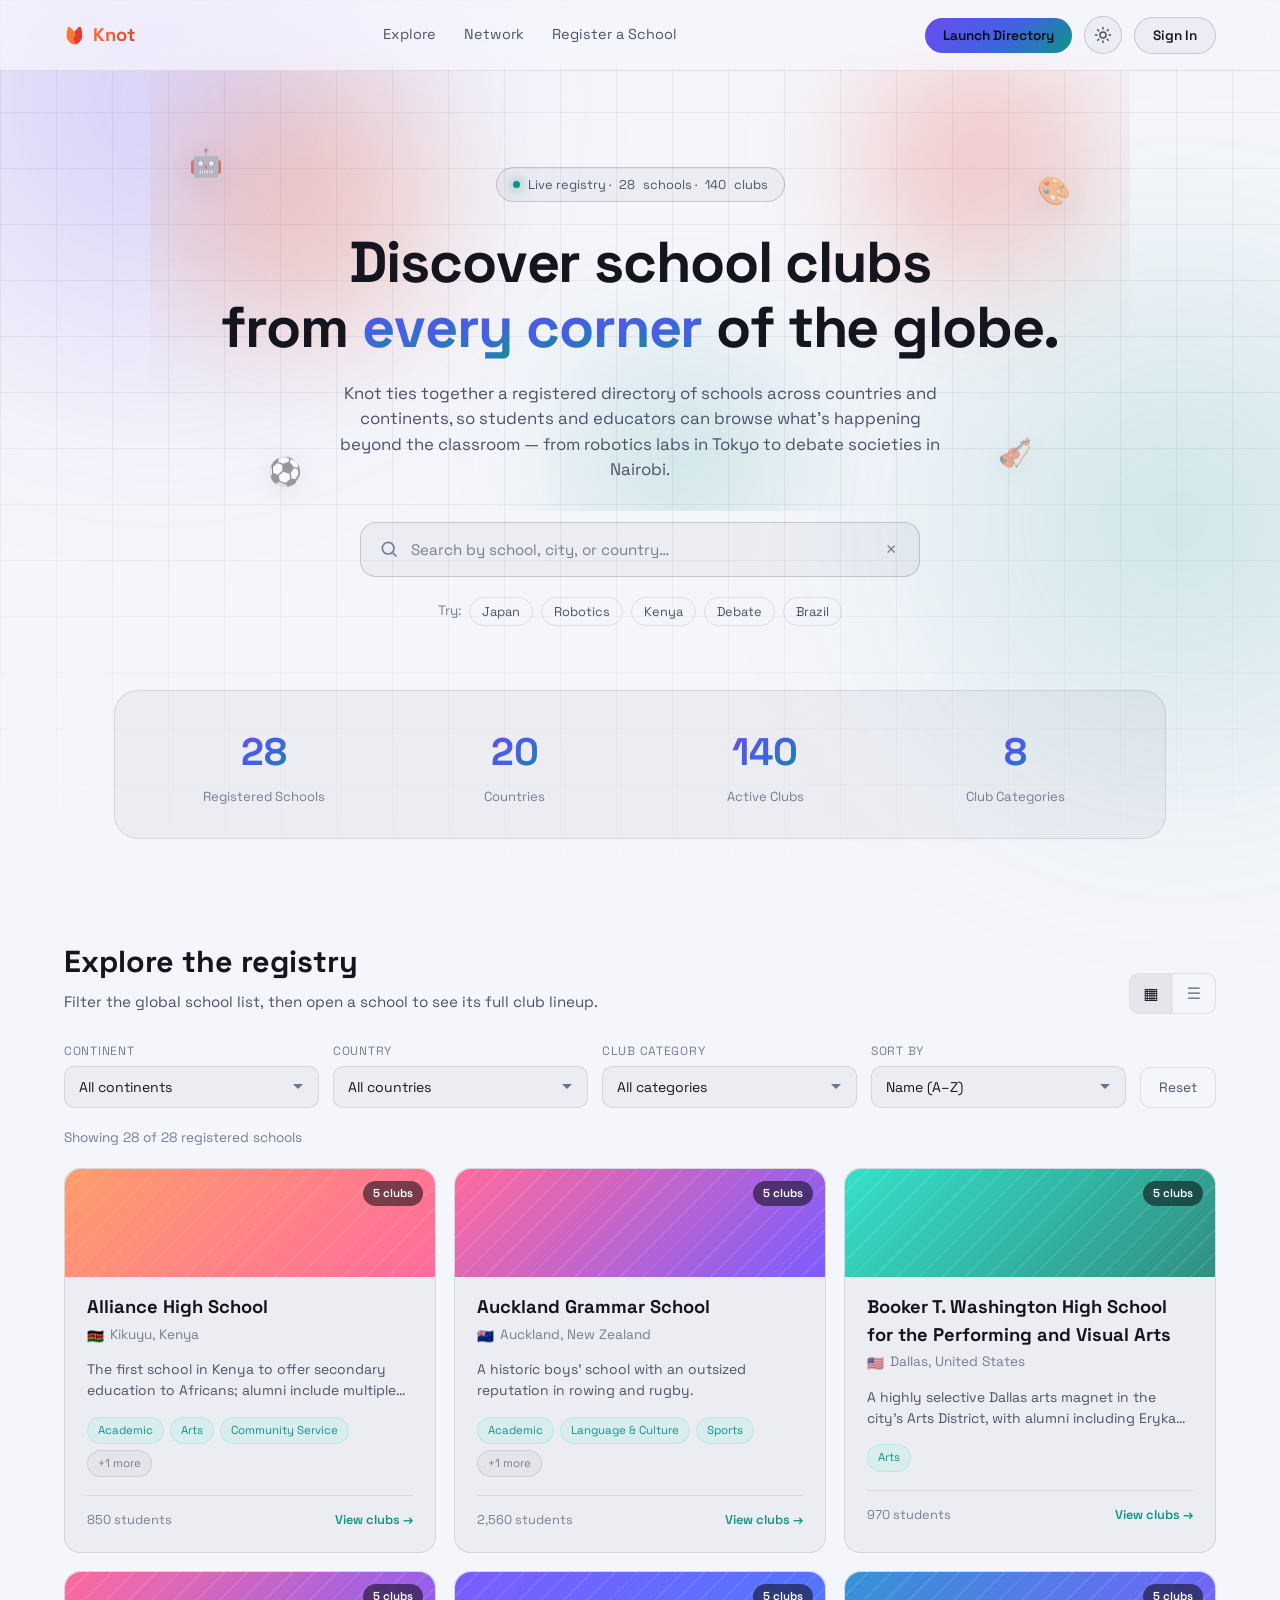
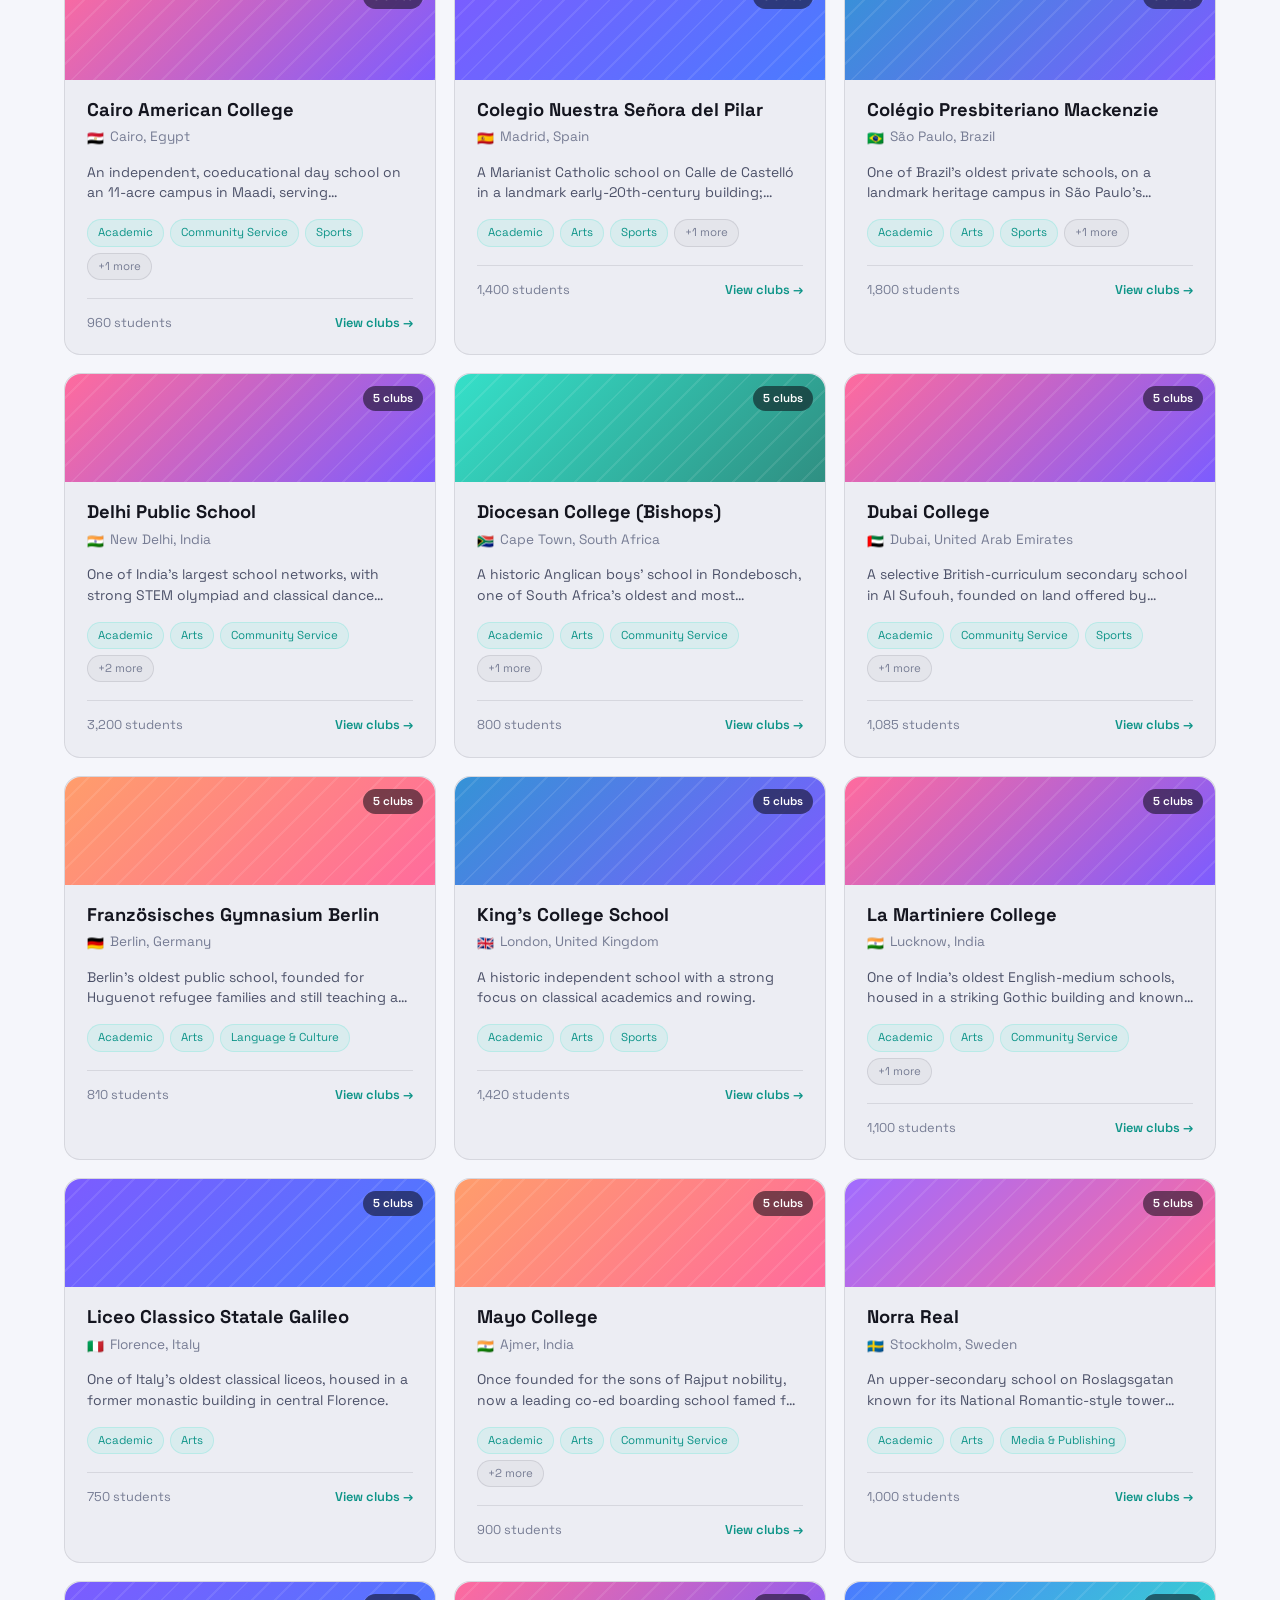
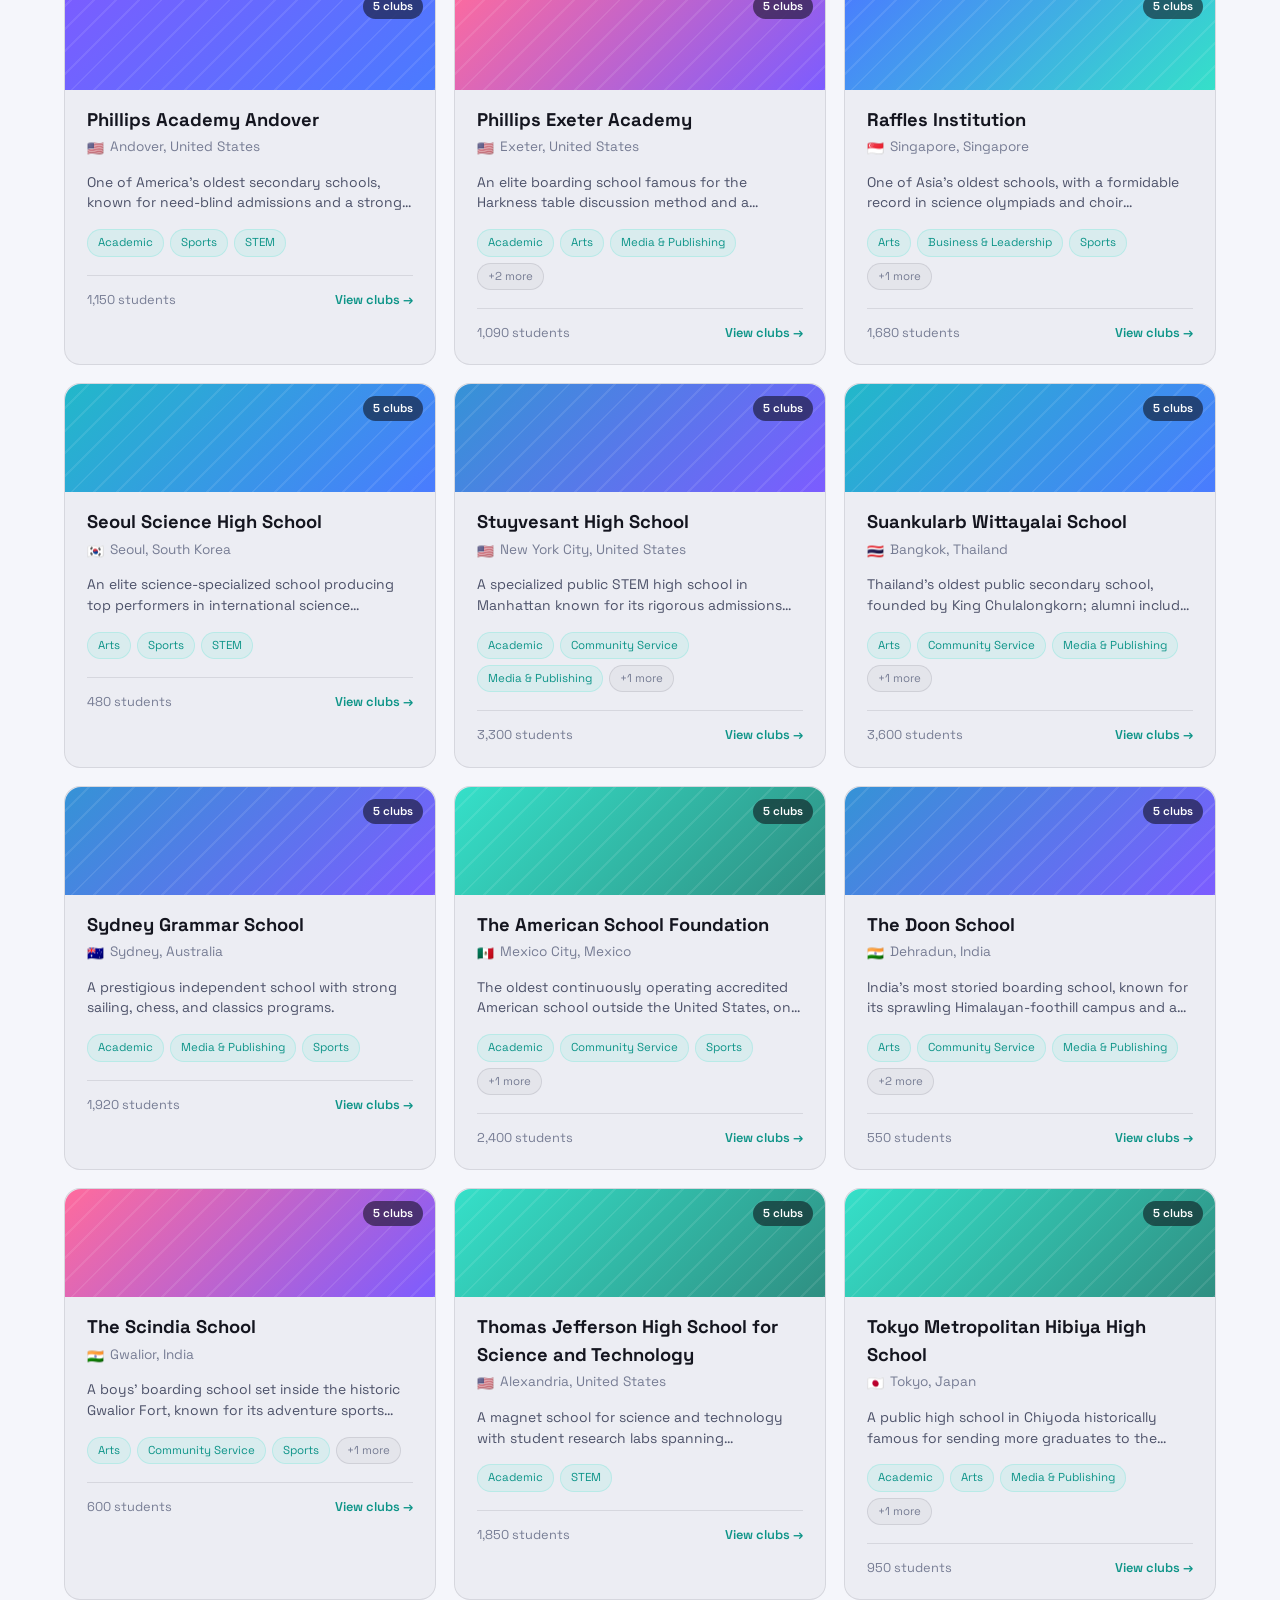
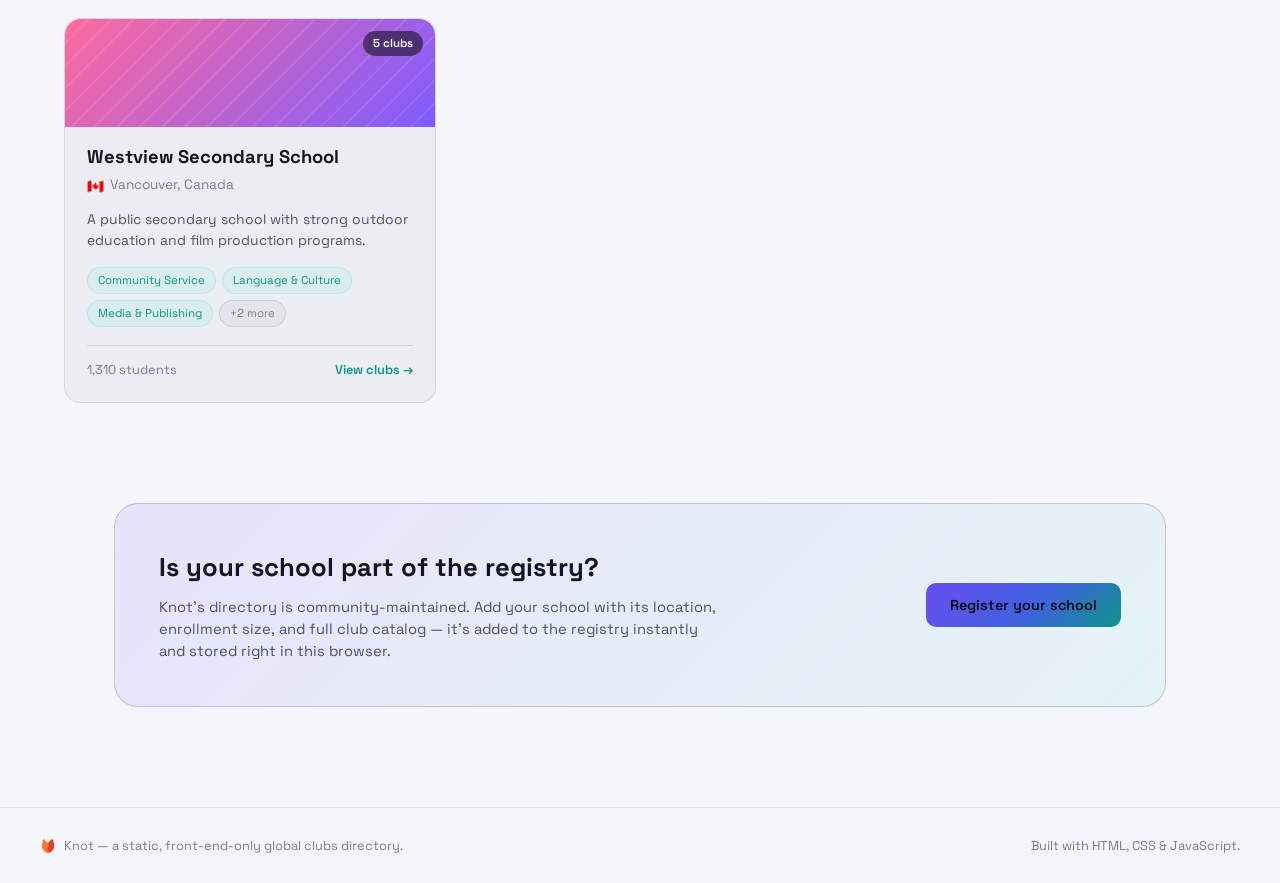
==== commit 1a584817: "Unify site font, add hero decoration, make intro a true one-time splash - Unify --font-body with --f" ====
--- a/index.html
+++ b/index.html
@@ -88,6 +88,15 @@
 
   <!-- Hero -->
   <section class="hero" id="top">
+    <div class="hero__decor" aria-hidden="true">
+      <span class="hero__blob hero__blob--1"></span>
+      <span class="hero__blob hero__blob--2"></span>
+      <span class="hero__blob hero__blob--3"></span>
+      <span class="hero__float-icon hero__float-icon--1">🤖</span>
+      <span class="hero__float-icon hero__float-icon--2">🎨</span>
+      <span class="hero__float-icon hero__float-icon--3">⚽</span>
+      <span class="hero__float-icon hero__float-icon--4">🎻</span>
+    </div>
     <div class="hero__inner" id="heroInner">
       <span class="pill" id="heroPill">
         <span class="pill__dot"></span>
--- a/css/style.css
+++ b/css/style.css
@@ -34,7 +34,7 @@
   --navbar-bg: rgba(6, 7, 13, 0.72);
 
   --font-display: "Space Grotesk", "Inter", system-ui, sans-serif;
-  --font-body: "Inter", system-ui, sans-serif;
+  --font-body: "Space Grotesk", "Inter", system-ui, sans-serif;
 }
 
 /* Light theme — activated by [data-theme="light"] on <html>, set as early
@@ -886,10 +886,91 @@
 
 /* ---------- Hero ---------- */
 .hero {
+  position: relative;
   max-width: 900px;
   margin: 0 auto;
   padding: 96px 24px 64px;
   text-align: center;
+}
+
+.hero__inner {
+  position: relative;
+  z-index: 1;
+}
+
+.hero__decor {
+  position: absolute;
+  inset: -20px -40px auto -40px;
+  height: 460px;
+  overflow: hidden;
+  pointer-events: none;
+  z-index: 0;
+}
+
+.hero__blob {
+  position: absolute;
+  border-radius: 50%;
+  filter: blur(70px);
+  opacity: 0.28;
+  animation: heroBlobFloat 11s ease-in-out infinite;
+}
+
+.hero__blob--1 {
+  width: 260px;
+  height: 260px;
+  left: 2%;
+  top: 4%;
+  background: var(--brand-tangerine);
+}
+
+.hero__blob--2 {
+  width: 220px;
+  height: 220px;
+  right: 4%;
+  top: 0;
+  background: var(--brand-cinnabar);
+  animation-delay: -3.5s;
+}
+
+.hero__blob--3 {
+  width: 200px;
+  height: 200px;
+  left: 44%;
+  bottom: -10%;
+  background: var(--accent-2);
+  opacity: 0.2;
+  animation-delay: -7s;
+}
+
+@keyframes heroBlobFloat {
+  0%, 100% { transform: translate(0, 0) scale(1); }
+  50% { transform: translate(16px, -20px) scale(1.07); }
+}
+
+.hero__float-icon {
+  position: absolute;
+  font-size: 1.7rem;
+  opacity: 0.55;
+  animation: heroIconFloat 6.5s ease-in-out infinite;
+  filter: drop-shadow(0 6px 14px rgba(0, 0, 0, 0.15));
+}
+
+.hero__float-icon--1 { left: 4%; top: 20%; animation-delay: 0s; }
+.hero__float-icon--2 { right: 6%; top: 26%; animation-delay: -1.6s; }
+.hero__float-icon--3 { left: 12%; bottom: 4%; animation-delay: -3.2s; }
+.hero__float-icon--4 { right: 10%; bottom: 8%; animation-delay: -4.8s; }
+
+@keyframes heroIconFloat {
+  0%, 100% { transform: translateY(0) rotate(0deg); }
+  50% { transform: translateY(-16px) rotate(-6deg); }
+}
+
+@media (max-width: 720px) {
+  .hero__decor { display: none; }
+}
+
+@media (prefers-reduced-motion: reduce) {
+  .hero__blob, .hero__float-icon { animation: none; }
 }
 
 .pill {
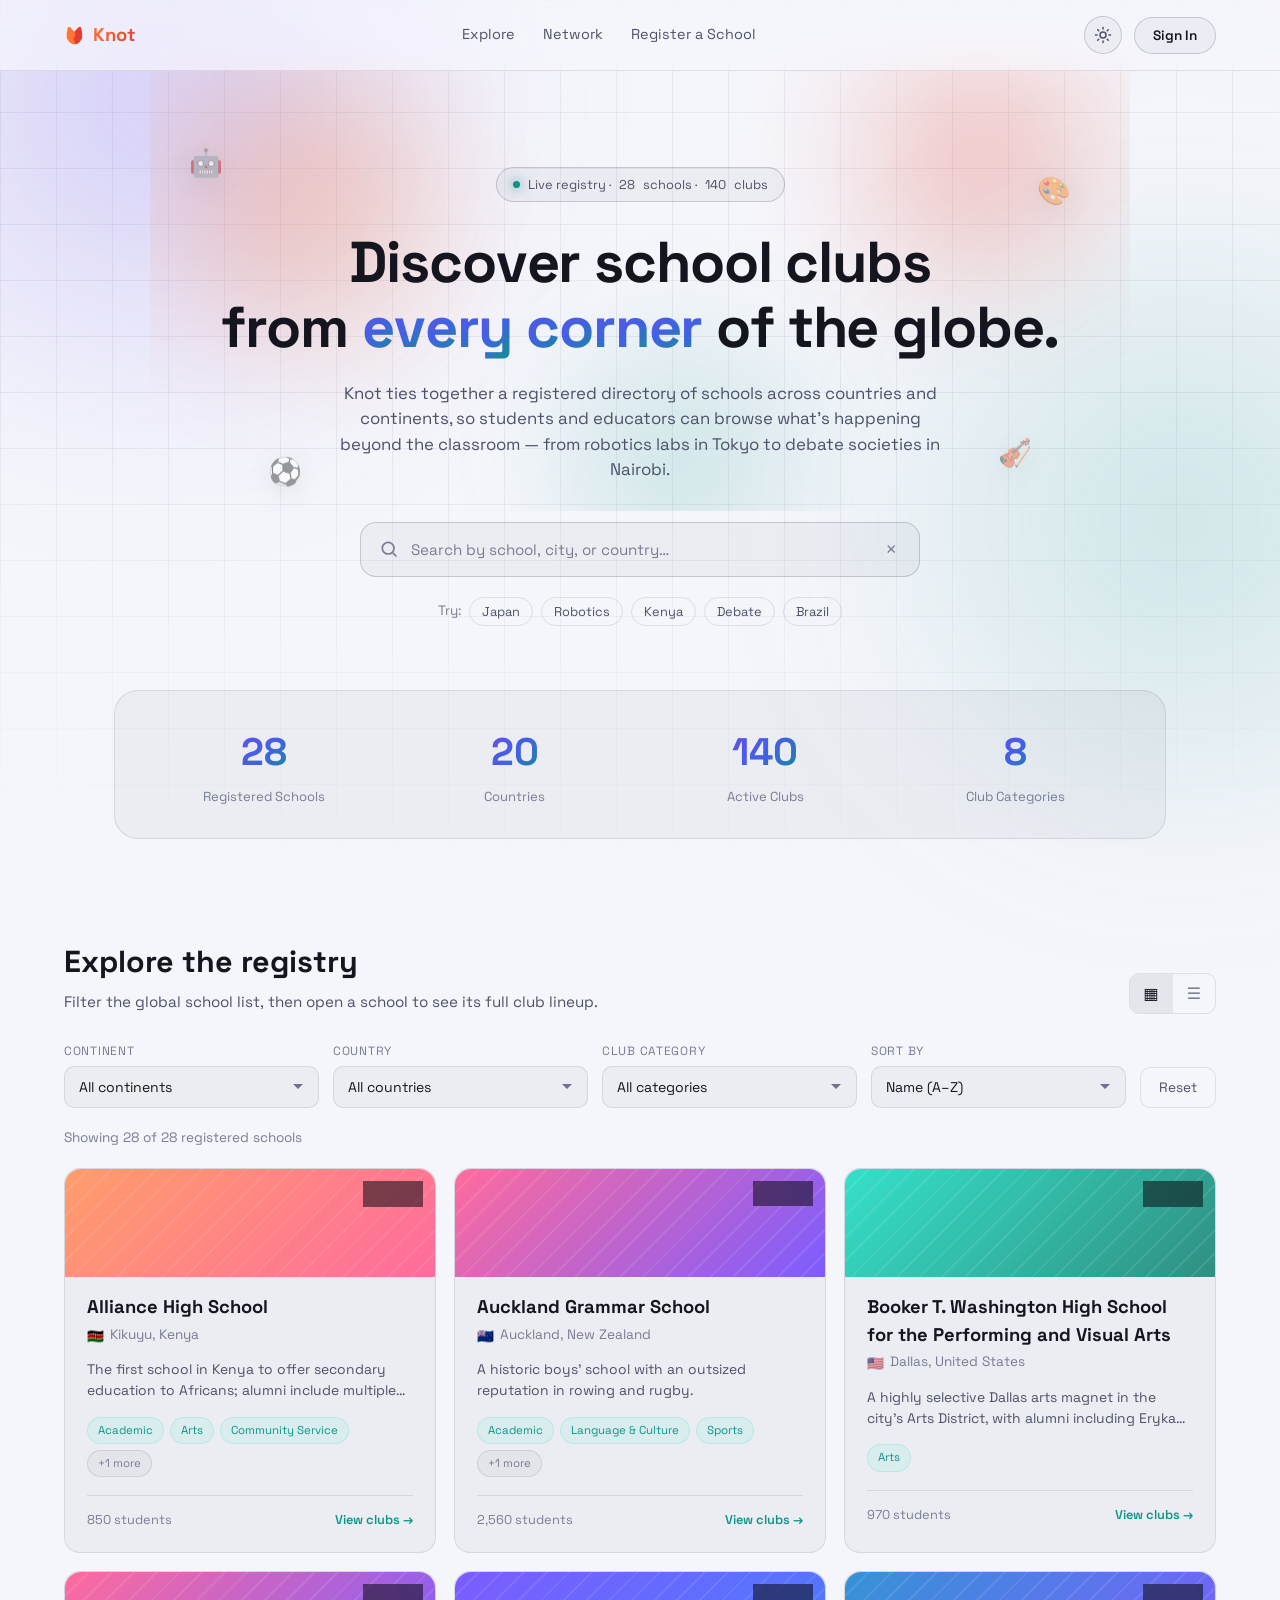
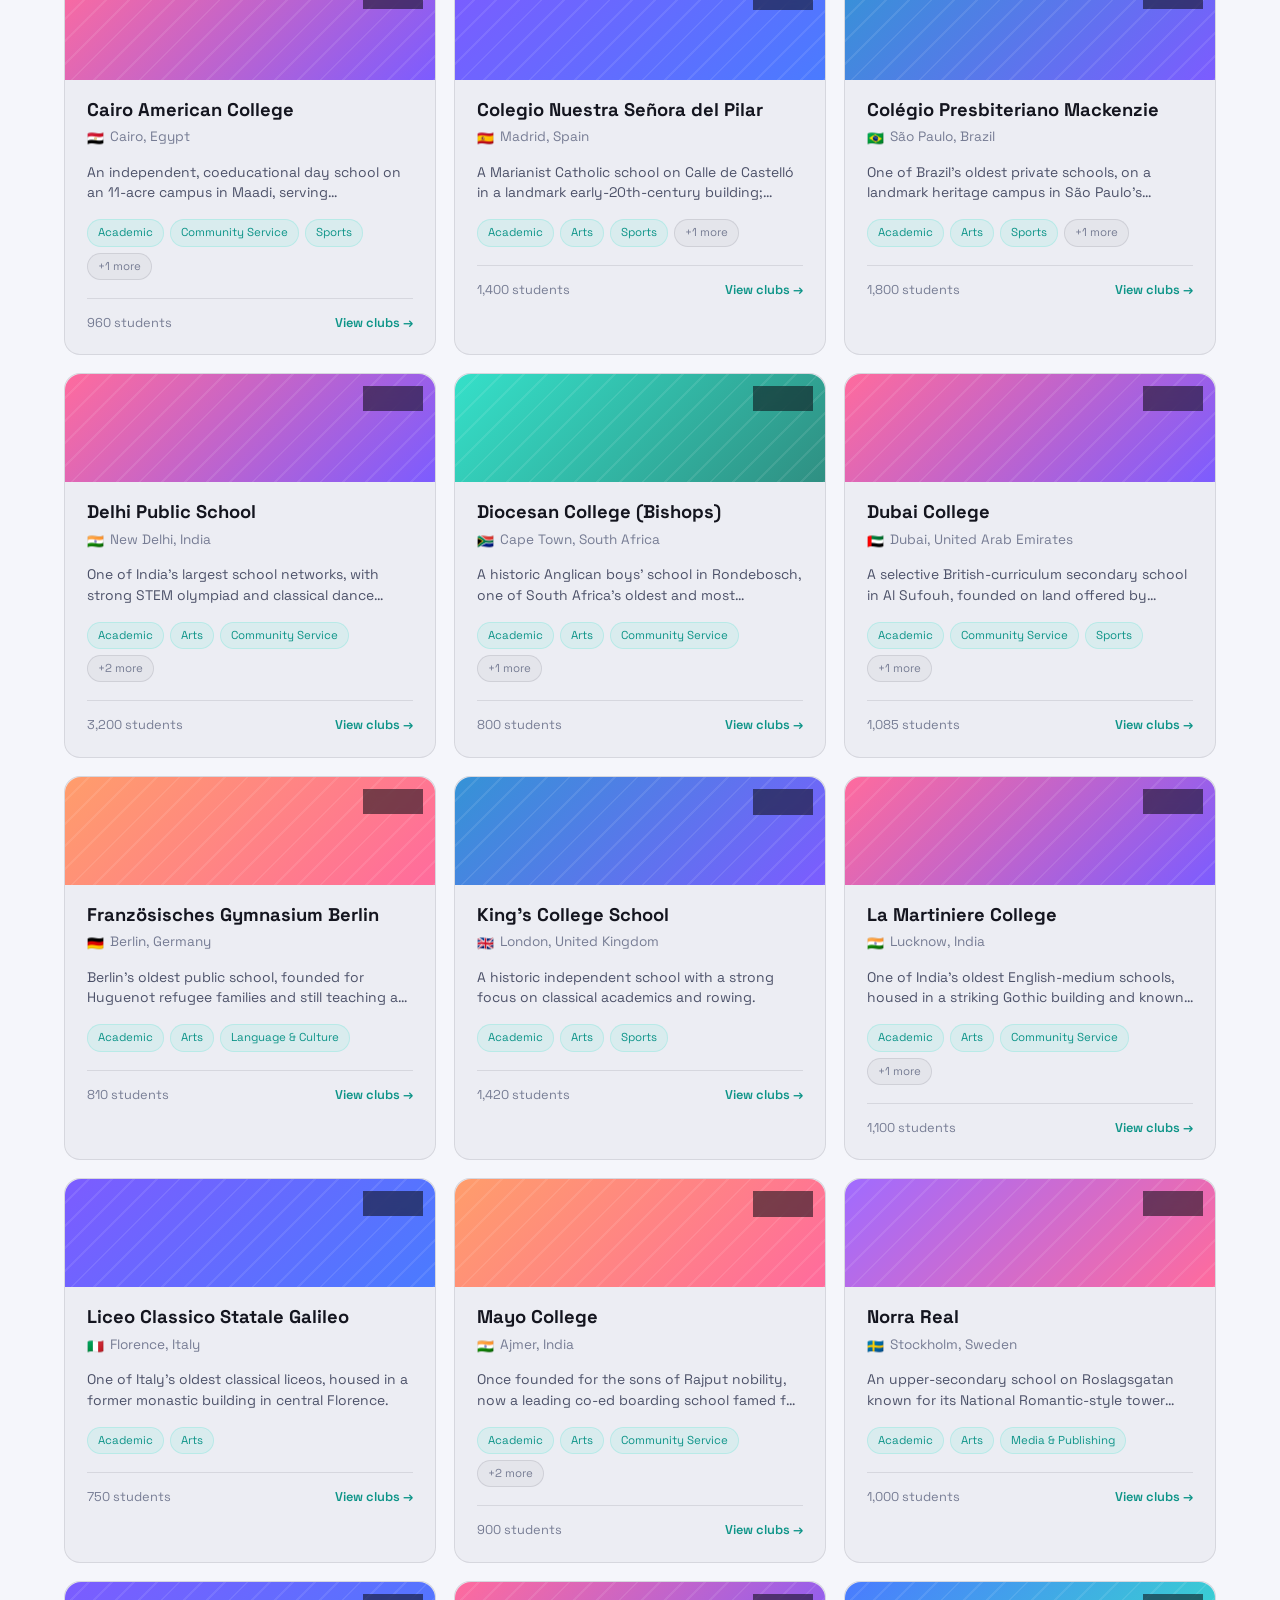
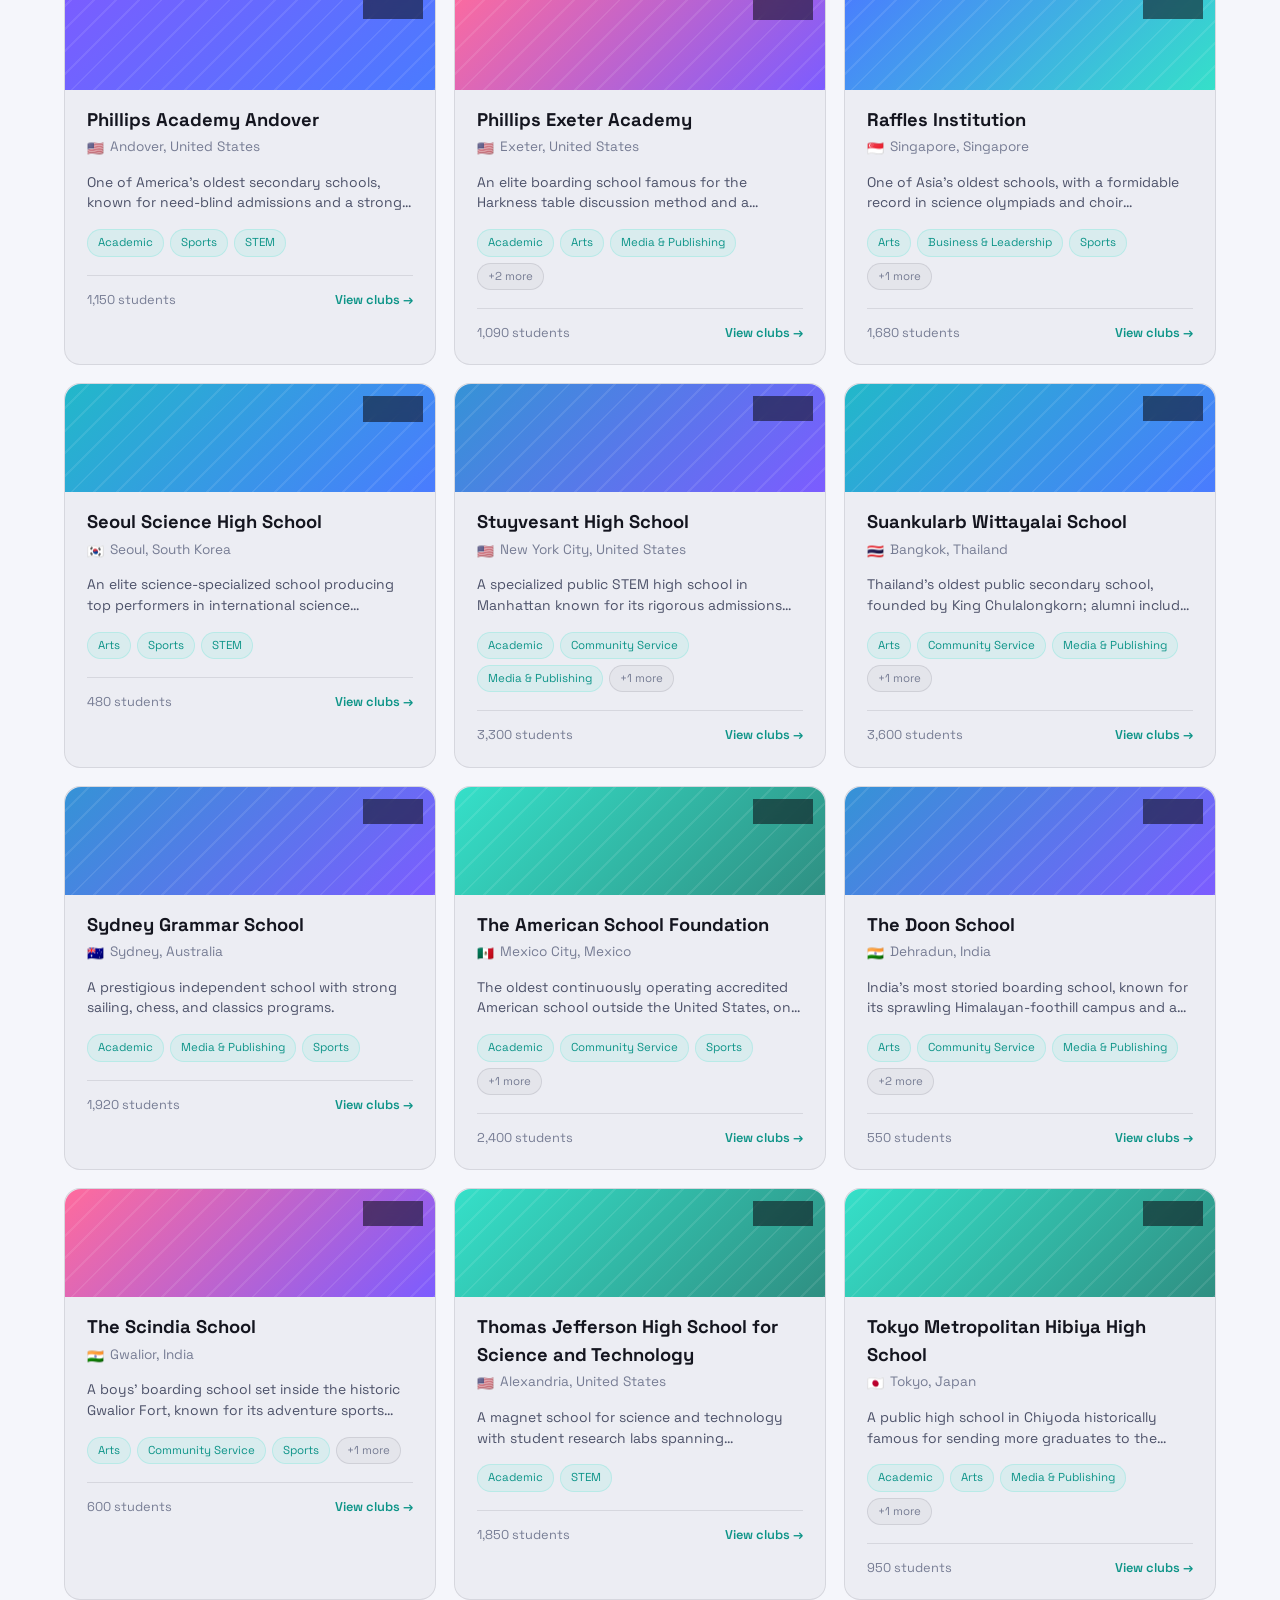
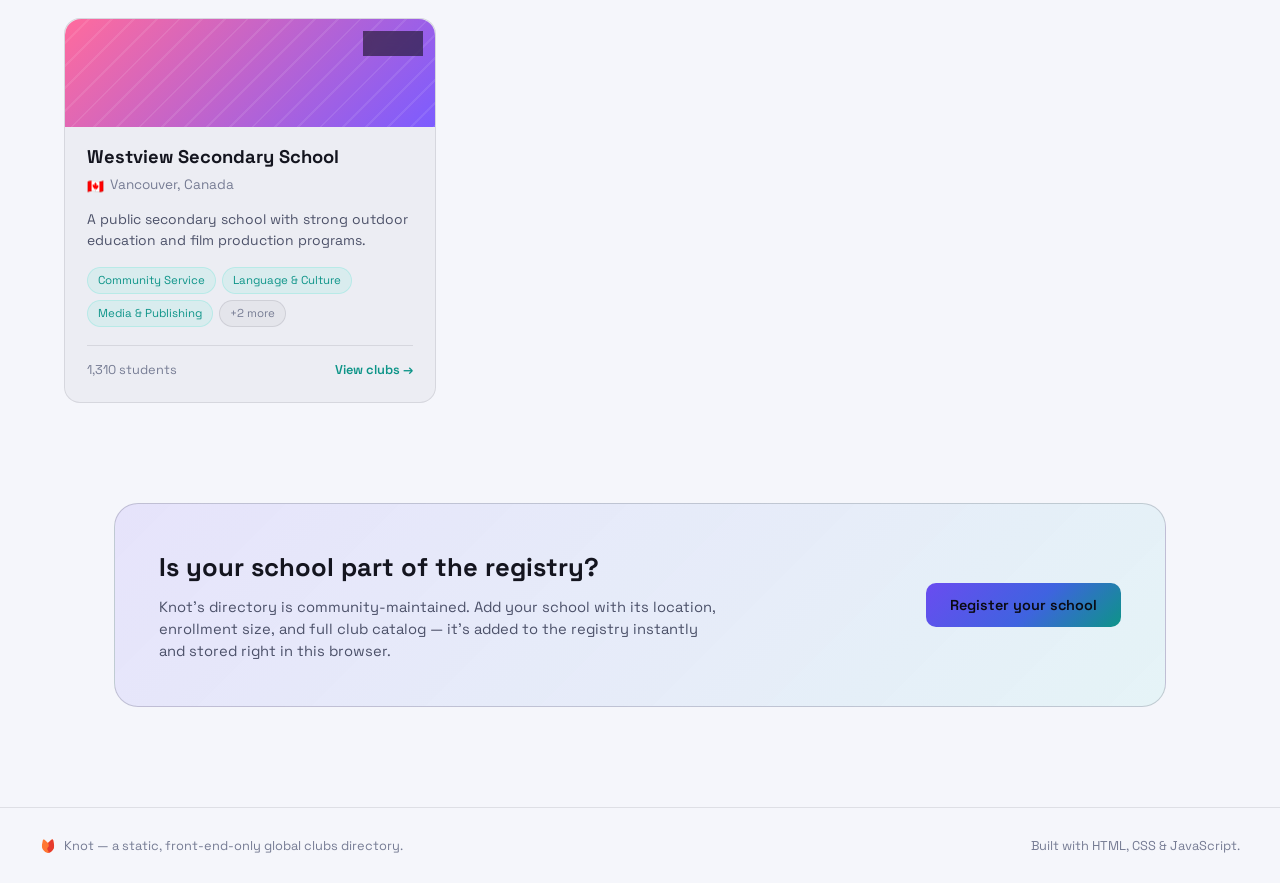
==== commit e1760a64: "Bigger profile pictures, drop Launch Directory, add a friends/network page - Enlarge profile picture" ====
--- a/index.html
+++ b/index.html
@@ -70,11 +70,10 @@
       </a>
       <nav class="navbar__links">
         <a href="#explore">Explore</a>
-        <a href="#stats">Network</a>
+        <a href="network.html">Network</a>
         <a href="#register" id="registerNavLink">Register a School</a>
       </nav>
       <div class="navbar__right">
-        <button class="navbar__cta" id="scrollToExplore">Launch Directory</button>
         <button class="theme-toggle" id="themeToggle" type="button" aria-label="Toggle light/dark theme">
           <svg class="theme-toggle__icon theme-toggle__icon--sun" width="18" height="18" viewBox="0 0 24 24" fill="none" stroke="currentColor" stroke-width="2" stroke-linecap="round"><circle cx="12" cy="12" r="4"/><path d="M12 2v2M12 20v2M4.93 4.93l1.41 1.41M17.66 17.66l1.41 1.41M2 12h2M20 12h2M6.34 17.66l-1.41 1.41M19.07 4.93l-1.41 1.41"/></svg>
           <svg class="theme-toggle__icon theme-toggle__icon--moon" width="18" height="18" viewBox="0 0 24 24" fill="none" stroke="currentColor" stroke-width="2" stroke-linecap="round" stroke-linejoin="round"><path d="M21 12.79A9 9 0 1 1 11.21 3 7 7 0 0 0 21 12.79z"/></svg>
--- a/css/style.css
+++ b/css/style.css
@@ -345,6 +345,12 @@
   color: var(--text-primary);
 }
 
+.navbar__links-current {
+  color: var(--text-primary);
+  font-weight: 600;
+  cursor: default;
+}
+
 .navbar__cta {
   padding: 9px 18px;
   border-radius: 999px;
@@ -443,15 +449,15 @@
 }
 
 .user-chip__avatar {
-  width: 28px;
-  height: 28px;
+  width: 40px;
+  height: 40px;
   border-radius: 50%;
   display: flex;
   align-items: center;
   justify-content: center;
   background: var(--gradient);
   color: #0a0a12;
-  font-size: 0.7rem;
+  font-size: 0.92rem;
   font-weight: 700;
   flex-shrink: 0;
   overflow: hidden;
@@ -2307,8 +2313,8 @@
 }
 
 .profile-card__avatar {
-  width: 64px;
-  height: 64px;
+  width: 112px;
+  height: 112px;
   flex-shrink: 0;
   border-radius: 50%;
   display: flex;
@@ -2317,7 +2323,7 @@
   background: var(--gradient);
   color: #0a0a12;
   font-weight: 700;
-  font-size: 1.3rem;
+  font-size: 2.2rem;
   overflow: hidden;
 }
 
@@ -2330,10 +2336,10 @@
 
 .profile-avatar-edit {
   position: absolute;
-  bottom: -2px;
-  right: -2px;
-  width: 26px;
-  height: 26px;
+  bottom: 0;
+  right: 0;
+  width: 36px;
+  height: 36px;
   border-radius: 50%;
   display: flex;
   align-items: center;
@@ -2561,3 +2567,220 @@
   .register__card { padding: 30px; }
   .modal { padding: 26px; }
 }
+
+/* ---------- Network page ---------- */
+.search-bar {
+  display: flex;
+  align-items: center;
+  gap: 12px;
+  padding: 14px 18px;
+  border-radius: var(--radius-md);
+  background: var(--surface);
+  border: 1px solid var(--border-strong);
+  transition: border-color 0.2s ease, box-shadow 0.2s ease;
+  margin-bottom: 18px;
+}
+
+.search-bar:focus-within {
+  border-color: var(--accent);
+  box-shadow: var(--shadow-glow);
+}
+
+.search-bar__icon {
+  color: var(--text-muted);
+  flex-shrink: 0;
+}
+
+.search-bar input {
+  flex: 1;
+  background: none;
+  border: none;
+  outline: none;
+  color: var(--text-primary);
+  font-size: 0.95rem;
+}
+
+.search-bar input::placeholder {
+  color: var(--text-muted);
+}
+
+.search-results {
+  display: flex;
+  flex-direction: column;
+  gap: 10px;
+}
+
+.search-results[hidden] {
+  display: none;
+}
+
+.search-result {
+  display: flex;
+  align-items: center;
+  gap: 14px;
+  padding: 12px 16px;
+  border-radius: var(--radius-md);
+  background: var(--surface);
+  border: 1px solid var(--border);
+}
+
+.search-result__body {
+  flex: 1;
+  min-width: 0;
+  display: flex;
+  flex-direction: column;
+}
+
+.search-result__body strong {
+  font-size: 0.92rem;
+}
+
+.search-result__body span {
+  font-size: 0.8rem;
+  color: var(--accent-2);
+}
+
+.search-result .profile-btn {
+  flex: none;
+  padding: 8px 16px;
+}
+
+.friend-card__avatar {
+  width: 52px;
+  height: 52px;
+  flex-shrink: 0;
+  border-radius: 50%;
+  display: flex;
+  align-items: center;
+  justify-content: center;
+  background: var(--gradient);
+  color: #0a0a12;
+  font-weight: 700;
+  font-size: 1.05rem;
+  overflow: hidden;
+}
+
+.friend-card__avatar-img {
+  width: 100%;
+  height: 100%;
+  object-fit: cover;
+  display: block;
+}
+
+.friends-grid {
+  display: grid;
+  grid-template-columns: repeat(auto-fill, minmax(320px, 1fr));
+  gap: 16px;
+}
+
+.friend-card {
+  padding: 20px;
+  border-radius: var(--radius-md);
+  background: var(--surface);
+  border: 1px solid var(--border);
+  transition: border-color 0.2s ease, background 0.2s ease;
+}
+
+.friend-card:hover {
+  border-color: var(--border-strong);
+  background: var(--surface-hover);
+}
+
+.friend-card__header {
+  display: flex;
+  align-items: center;
+  gap: 14px;
+  margin-bottom: 14px;
+}
+
+.friend-card__header h4 {
+  font-size: 1rem;
+  margin-bottom: 2px;
+}
+
+.friend-card__header p {
+  font-size: 0.8rem;
+  color: var(--accent-2);
+}
+
+.friend-card__stats {
+  display: flex;
+  gap: 14px;
+  font-size: 0.78rem;
+  color: var(--text-muted);
+  margin-bottom: 14px;
+  flex-wrap: wrap;
+}
+
+.friend-card__section {
+  margin-bottom: 14px;
+}
+
+.friend-card__section h5 {
+  font-size: 0.72rem;
+  text-transform: uppercase;
+  letter-spacing: 0.05em;
+  color: var(--text-muted);
+  margin-bottom: 6px;
+}
+
+.friend-card__item {
+  font-size: 0.84rem;
+  padding: 8px 10px;
+  border-radius: var(--radius-sm);
+  background: var(--bg-elevated);
+  margin-bottom: 6px;
+}
+
+.friend-card__item strong {
+  color: var(--text-primary);
+}
+
+.friend-card__desc {
+  display: block;
+  color: var(--text-muted);
+  font-size: 0.78rem;
+  margin-top: 2px;
+}
+
+.friend-card__actions {
+  display: flex;
+  gap: 8px;
+  margin-top: 4px;
+}
+
+.friend-card__actions .profile-btn {
+  flex: 1;
+}
+
+.invites-grid {
+  display: grid;
+  grid-template-columns: repeat(auto-fill, minmax(300px, 1fr));
+  gap: 16px;
+}
+
+.invite-card {
+  padding: 18px 20px;
+  border-radius: var(--radius-md);
+  background: var(--surface);
+  border: 1px solid var(--border-strong);
+}
+
+.invite-card p {
+  font-size: 0.88rem;
+  margin-bottom: 8px;
+}
+
+.invite-card__message {
+  color: var(--text-secondary);
+  font-style: italic;
+  font-size: 0.85rem !important;
+}
+
+.modal--invite {
+  max-width: 460px;
+}
+
+@media (max-width: 560px) {
+  .friends-grid, .invites-grid { grid-template-columns: 1fr; }
+}
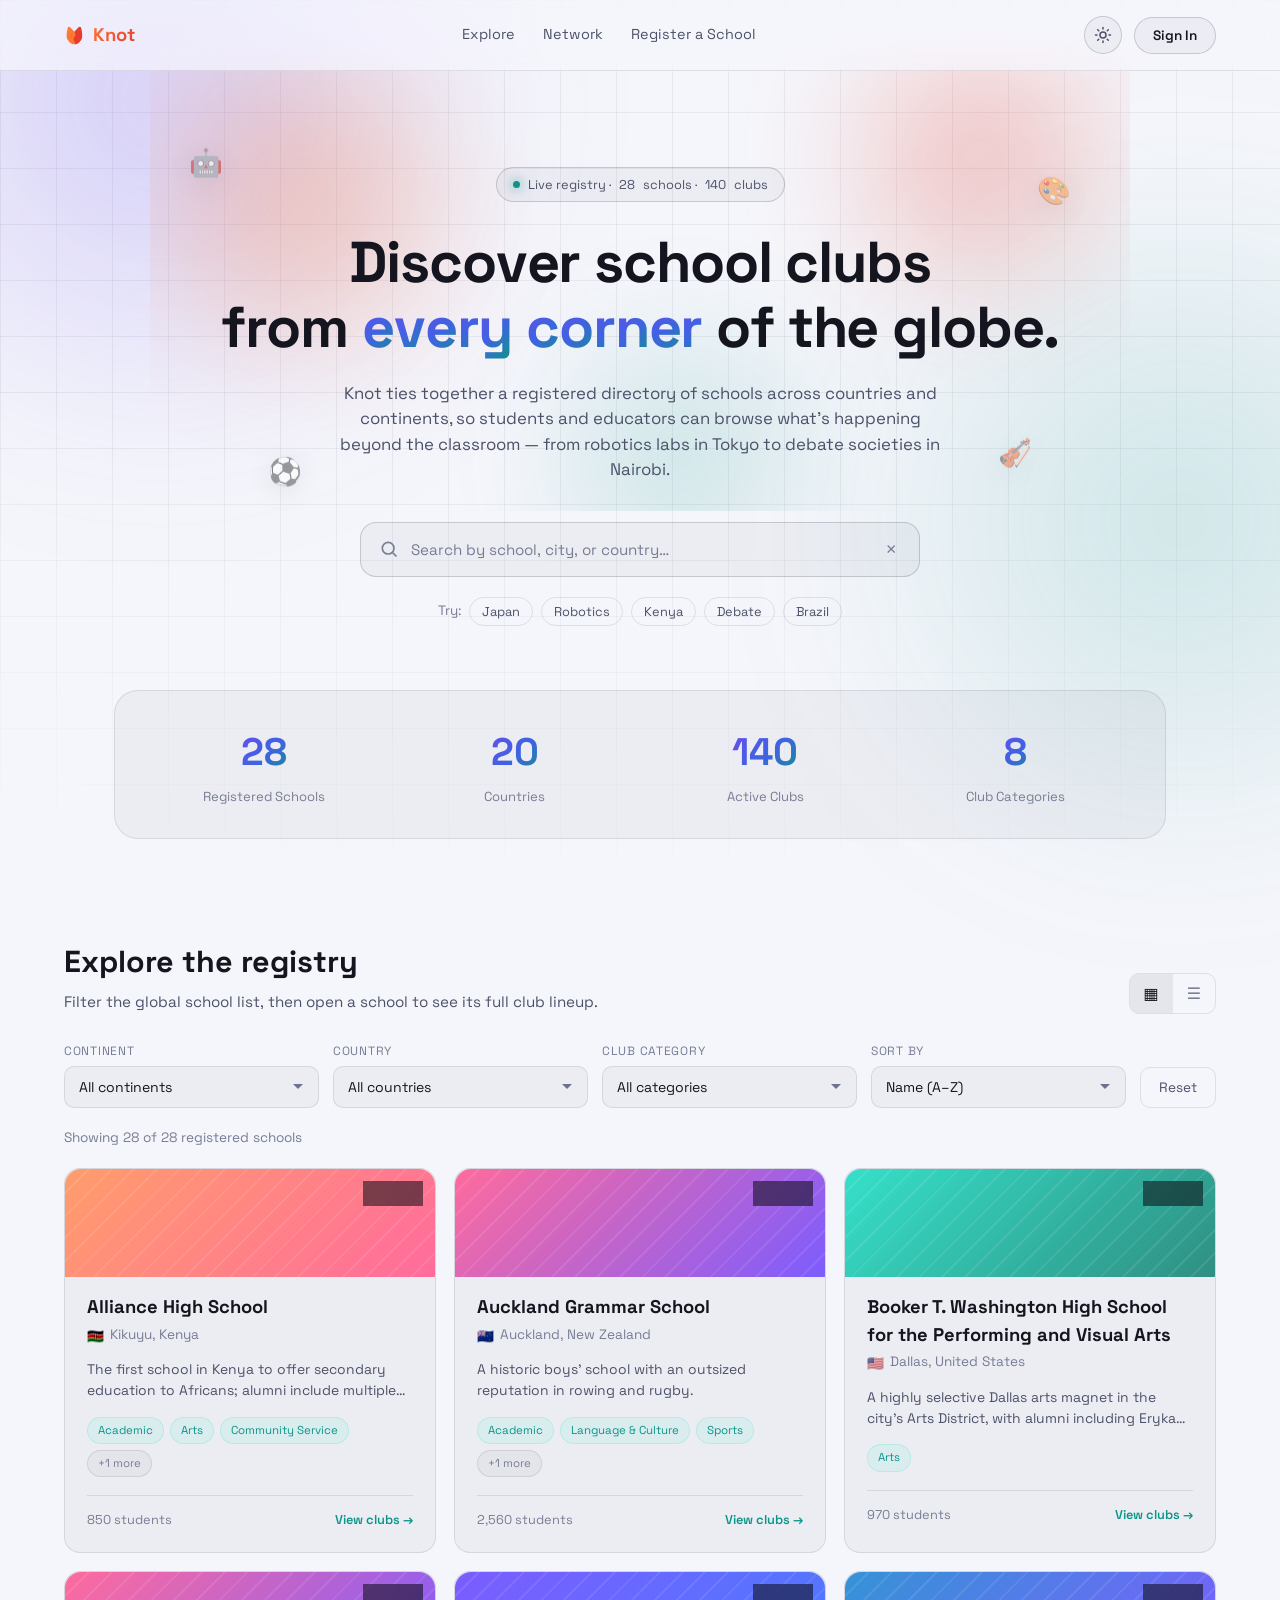
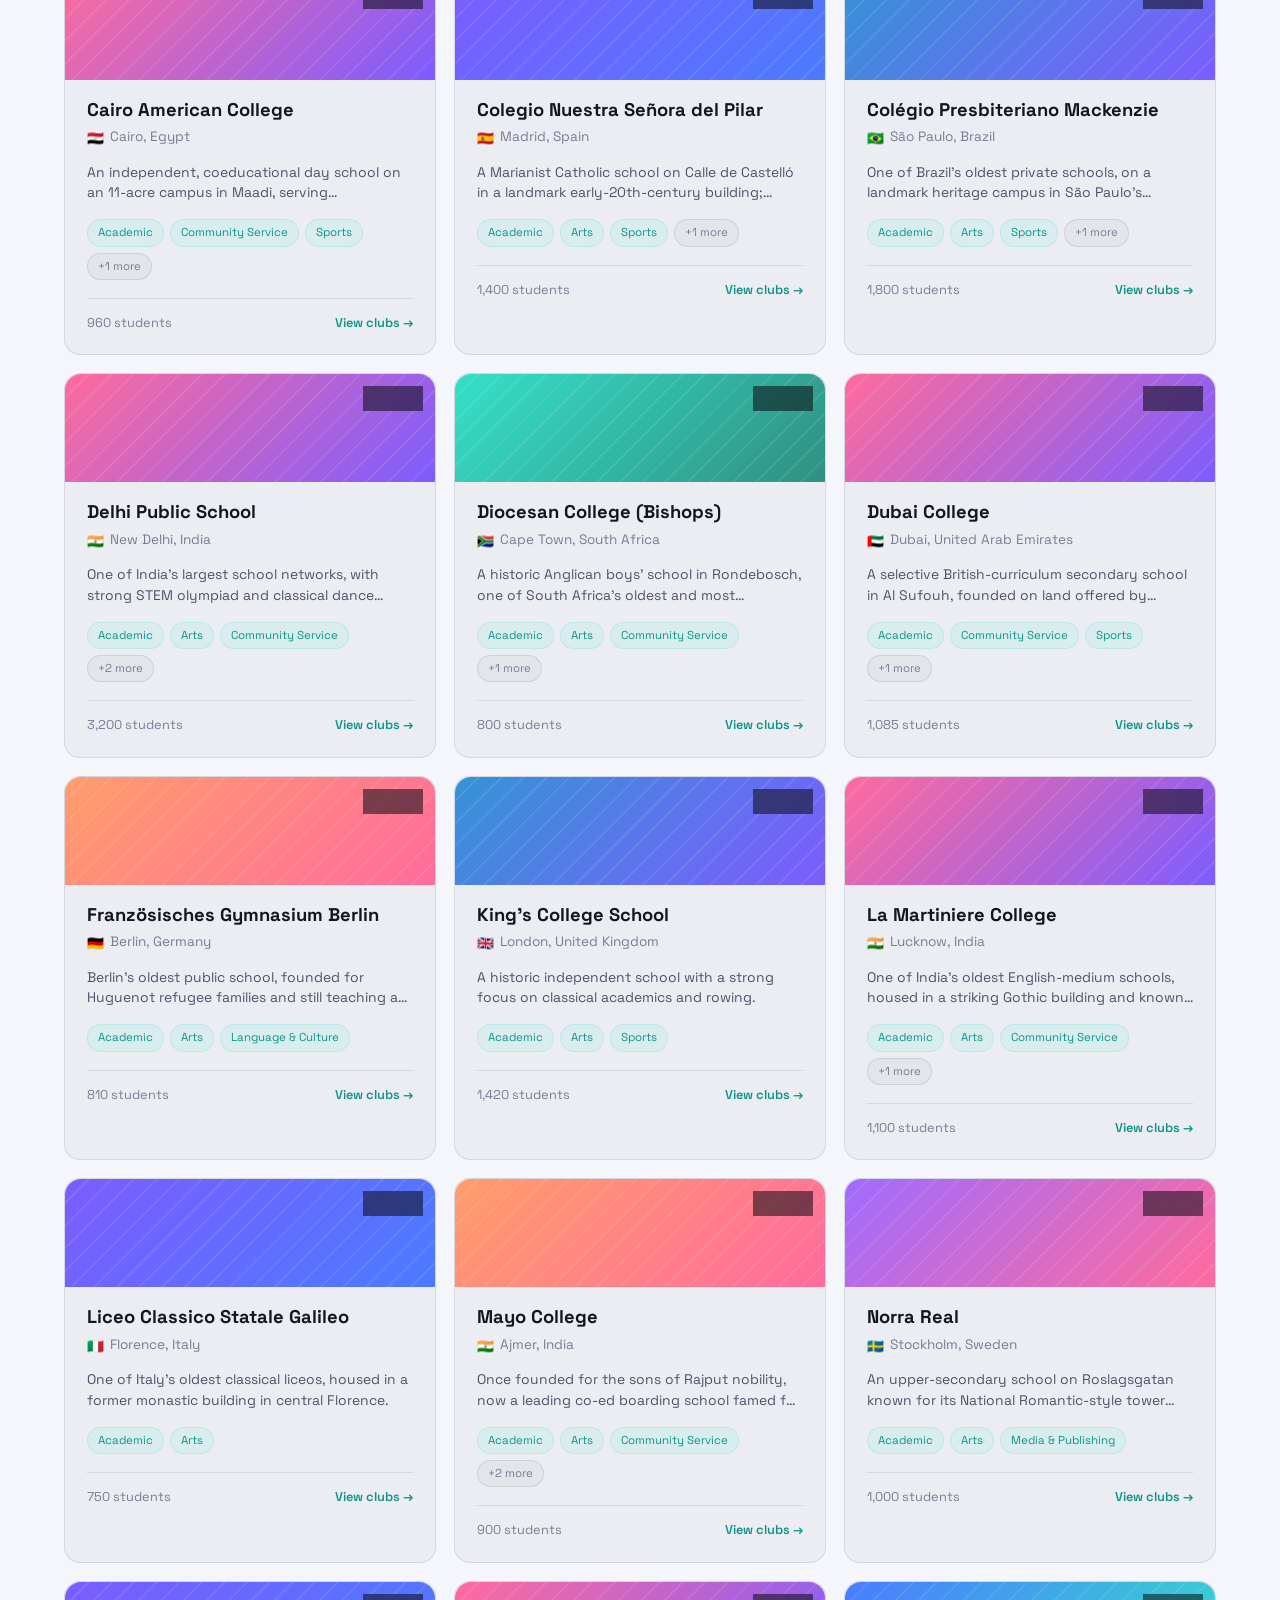
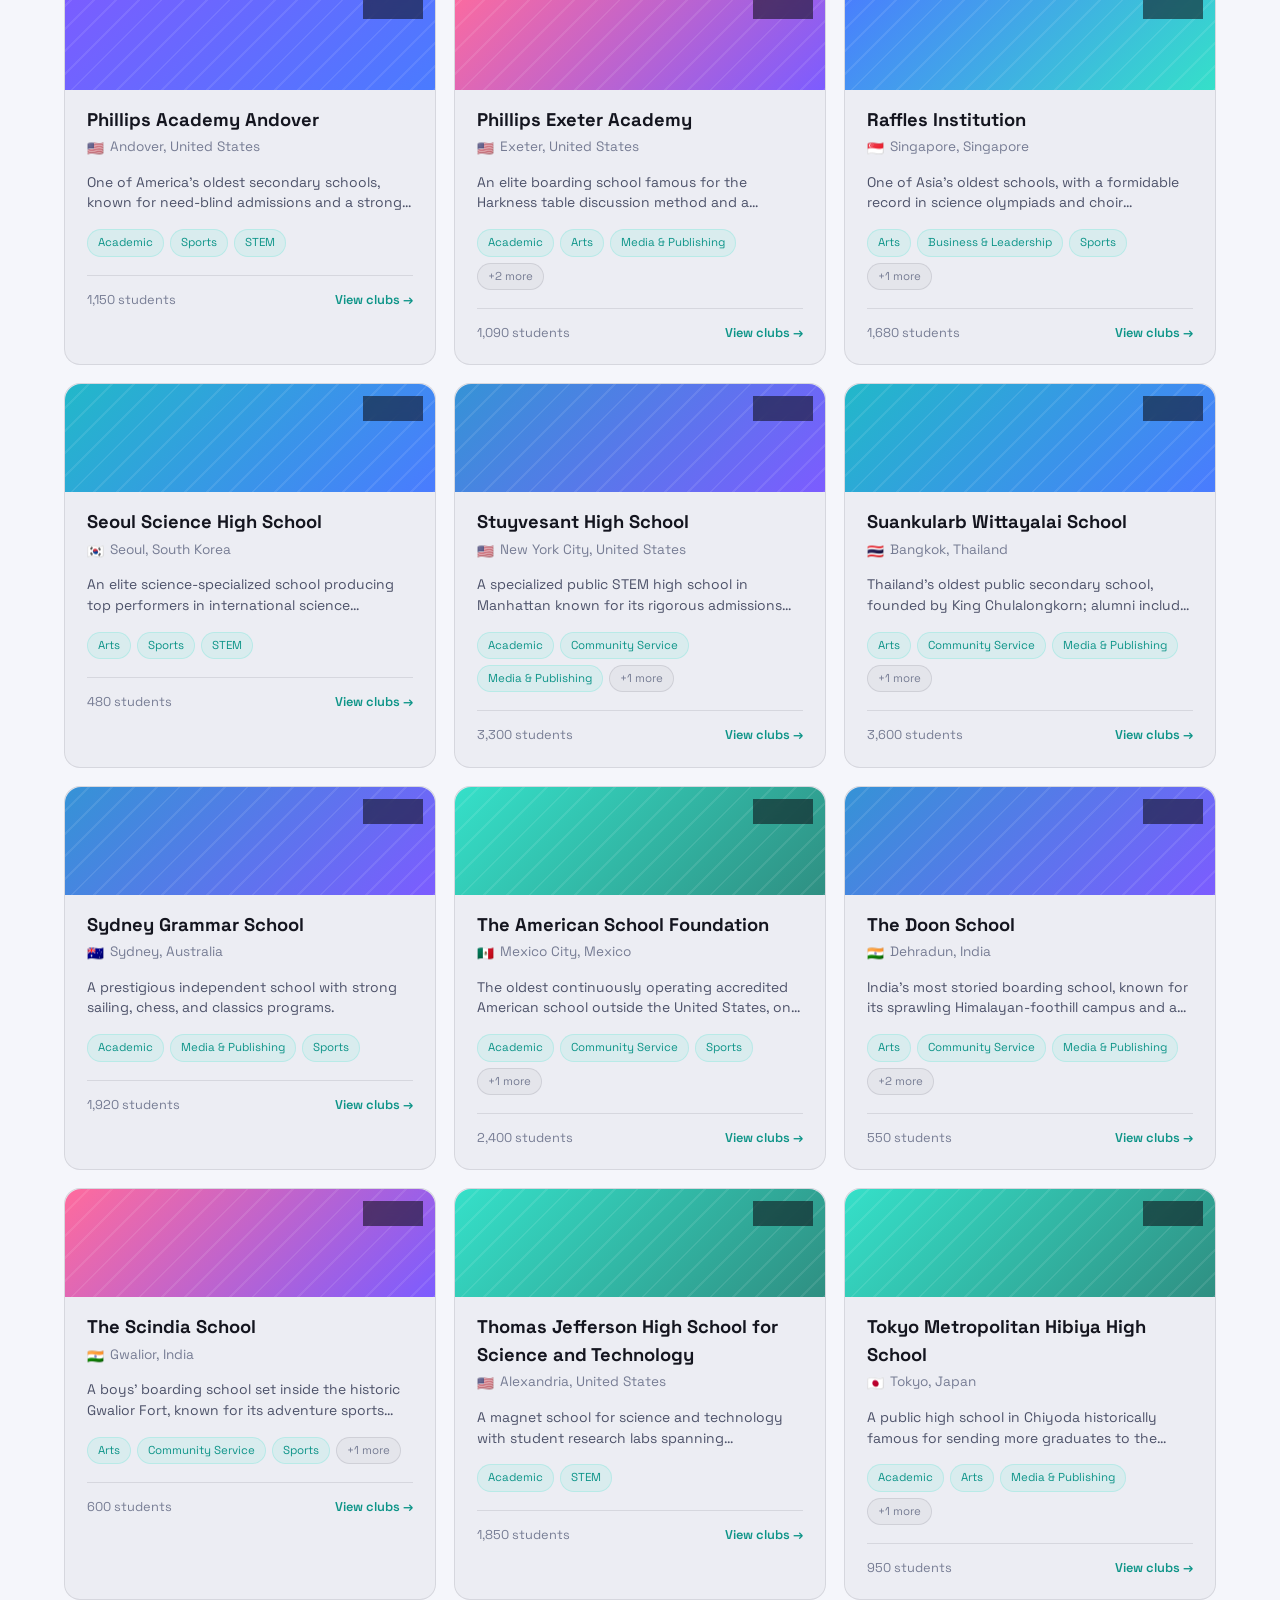
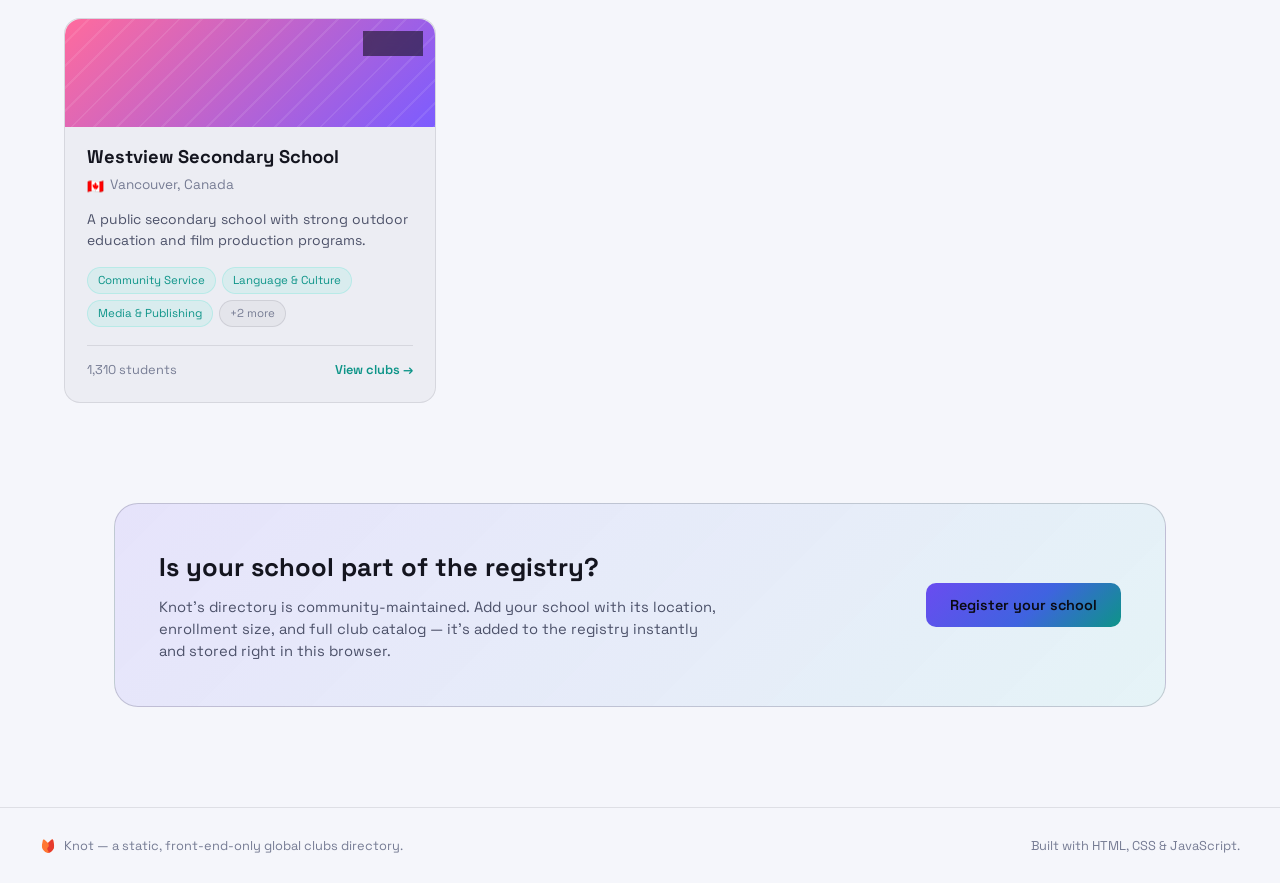
==== commit b1cb8f98: "Add a shared data-store layer (Firestore-ready) behind window.KnotStore Fixes: friend search on the " ====
--- a/index.html
+++ b/index.html
@@ -431,6 +431,7 @@
   </div>
 
   <script src="js/data.js"></script>
+  <script src="js/store.js"></script>
   <script src="js/theme.js"></script>
   <script src="js/auth.js"></script>
   <script src="js/app.js"></script>
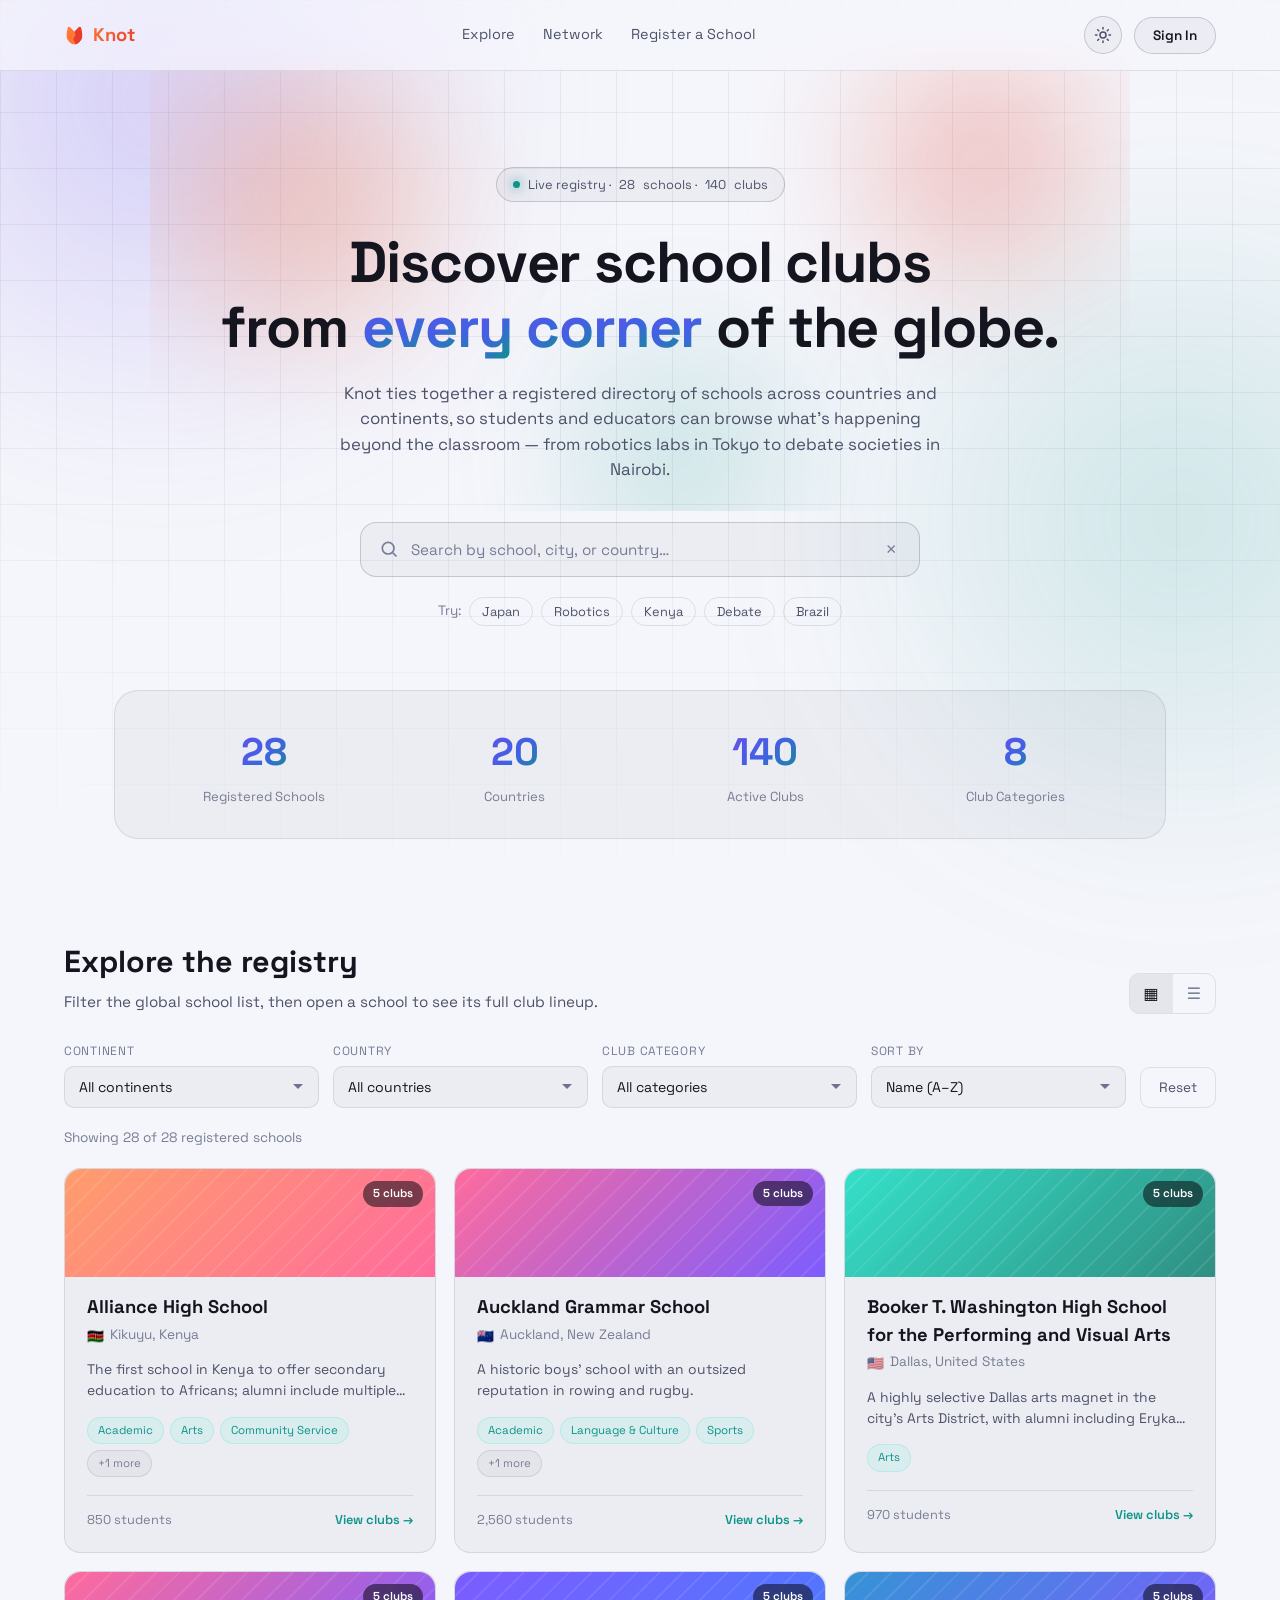
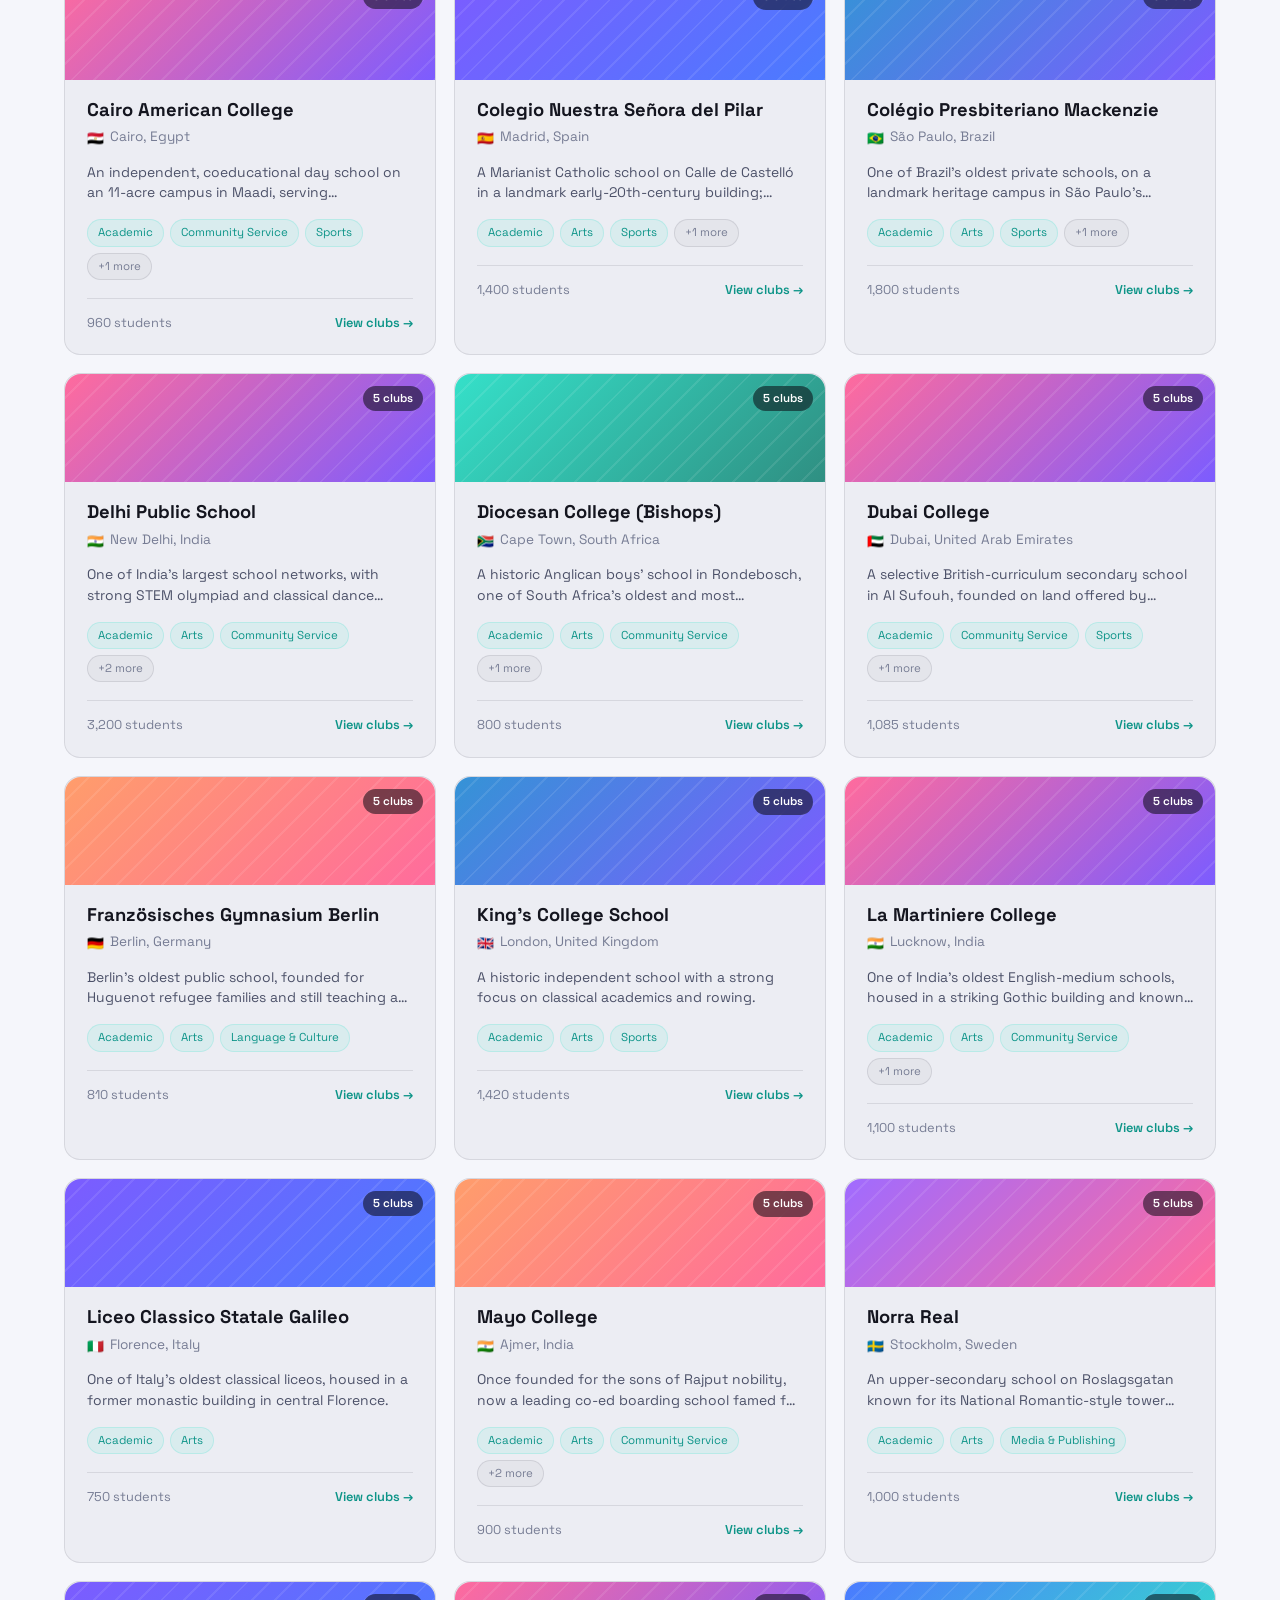
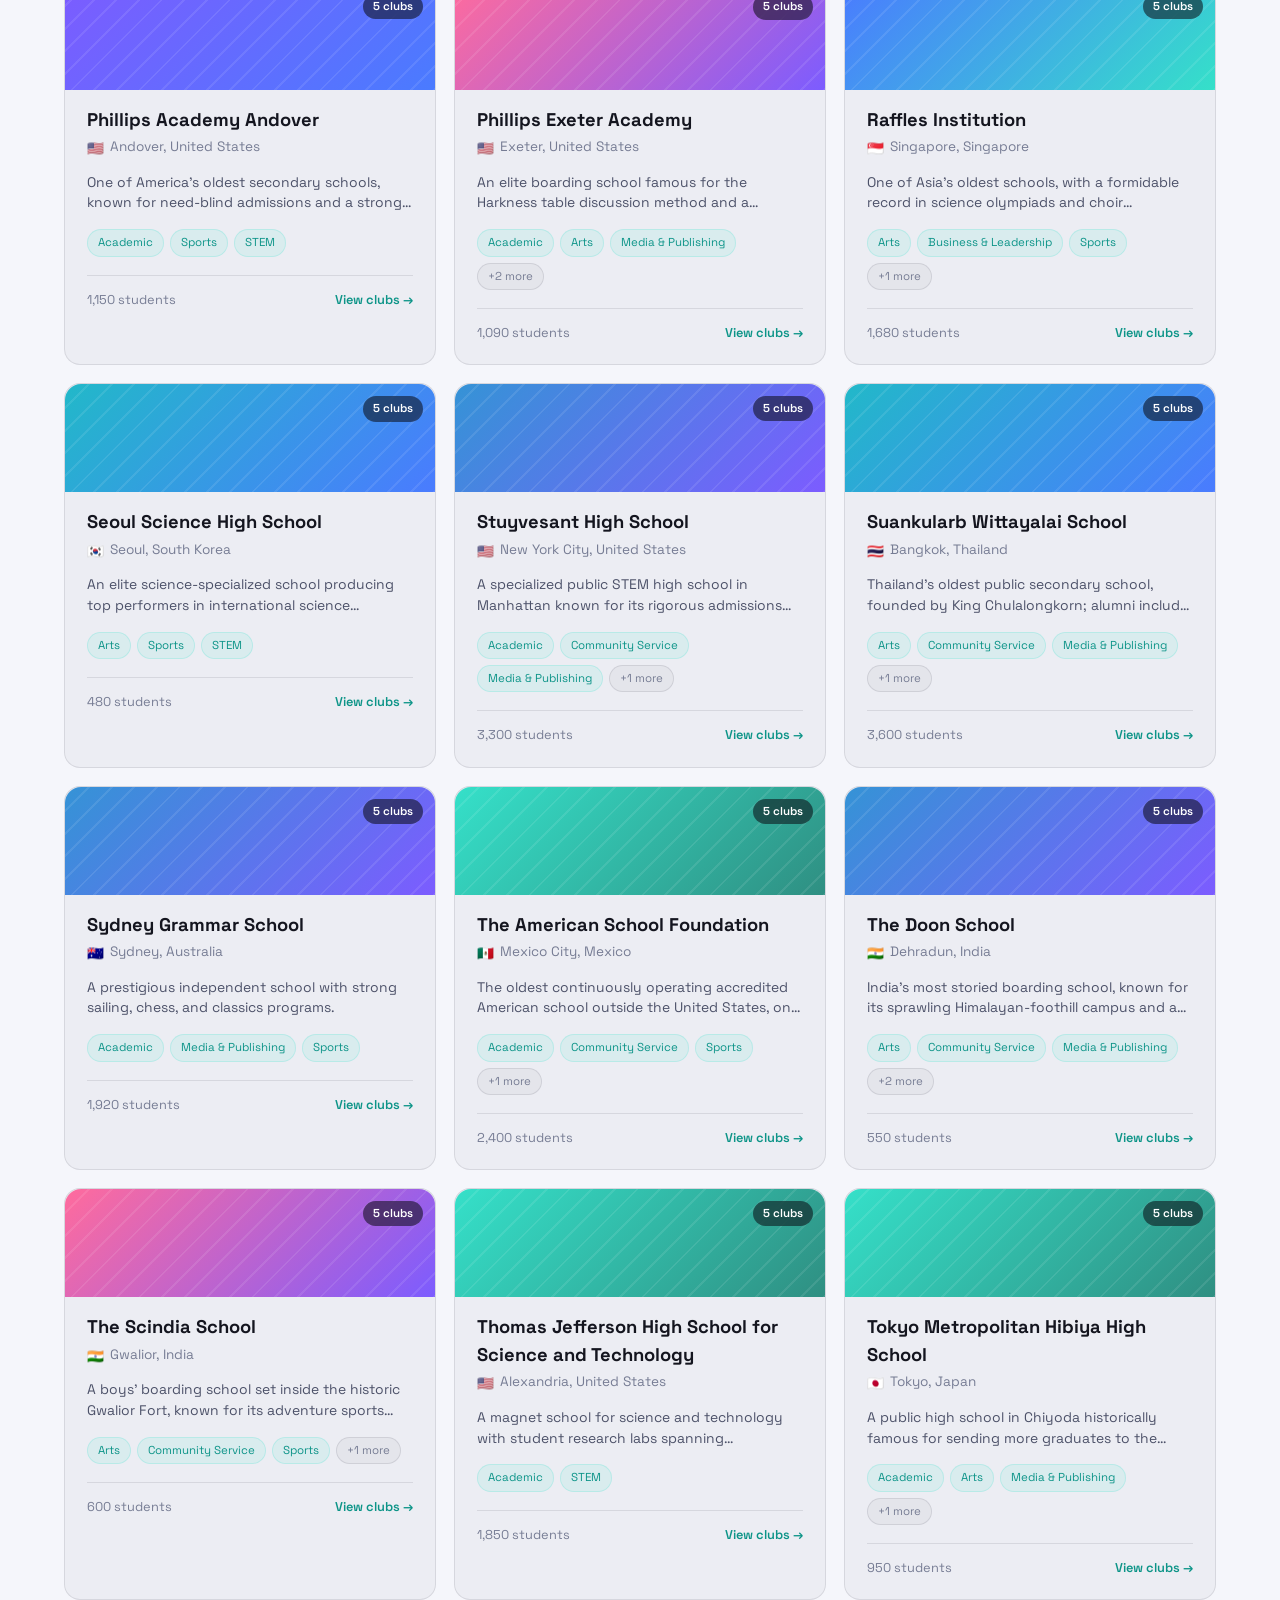
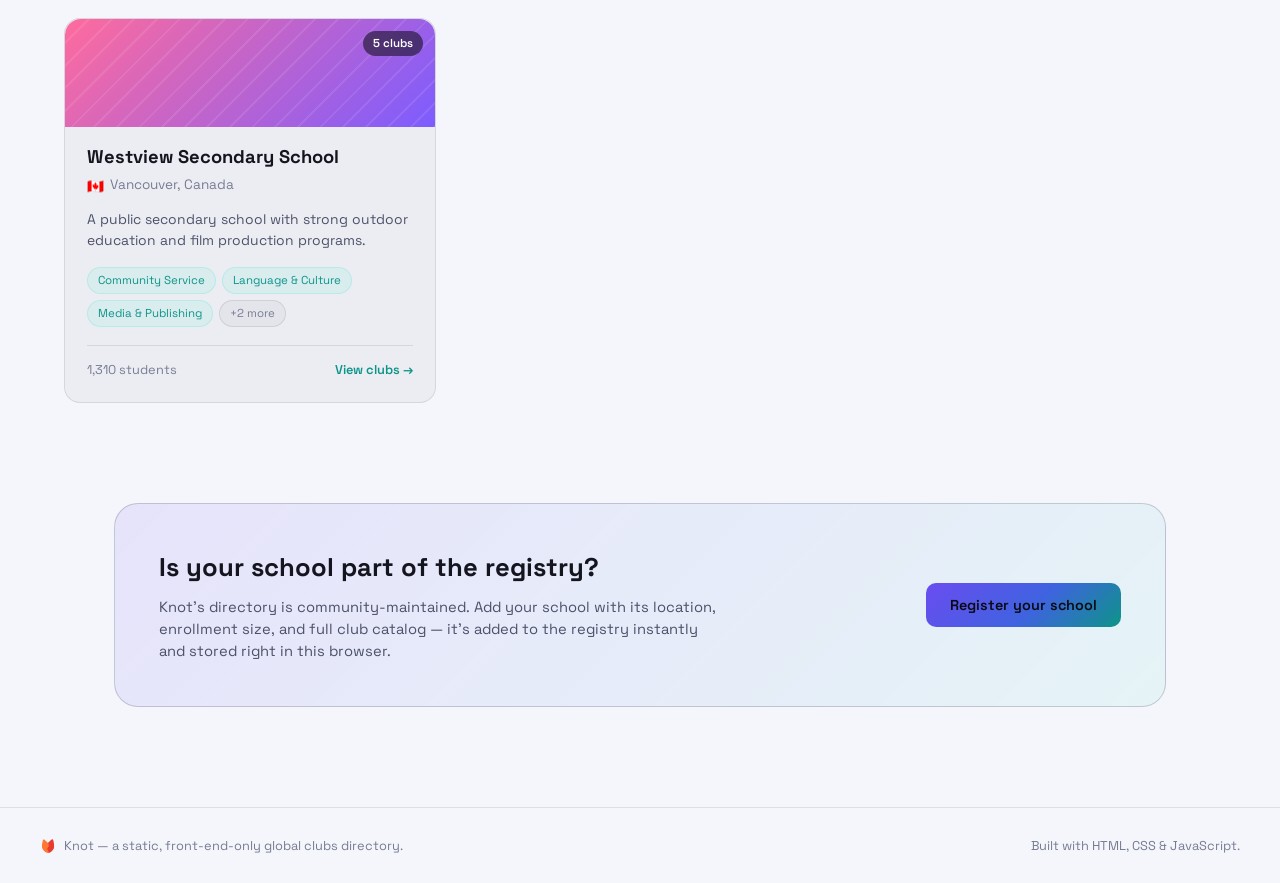
==== commit 0bf0ab24: "Remove decorative floating emoji from hero sections Drop the four floating emoji (🤖🎨⚽🎻, 📚🏆🎭🔬, 🤝🌍💬✨) " ====
--- a/index.html
+++ b/index.html
@@ -91,10 +91,6 @@
       <span class="hero__blob hero__blob--1"></span>
       <span class="hero__blob hero__blob--2"></span>
       <span class="hero__blob hero__blob--3"></span>
-      <span class="hero__float-icon hero__float-icon--1">🤖</span>
-      <span class="hero__float-icon hero__float-icon--2">🎨</span>
-      <span class="hero__float-icon hero__float-icon--3">⚽</span>
-      <span class="hero__float-icon hero__float-icon--4">🎻</span>
     </div>
     <div class="hero__inner" id="heroInner">
       <span class="pill" id="heroPill">
--- a/css/style.css
+++ b/css/style.css
@@ -953,30 +953,12 @@
   50% { transform: translate(16px, -20px) scale(1.07); }
 }
 
-.hero__float-icon {
-  position: absolute;
-  font-size: 1.7rem;
-  opacity: 0.55;
-  animation: heroIconFloat 6.5s ease-in-out infinite;
-  filter: drop-shadow(0 6px 14px rgba(0, 0, 0, 0.15));
-}
-
-.hero__float-icon--1 { left: 4%; top: 20%; animation-delay: 0s; }
-.hero__float-icon--2 { right: 6%; top: 26%; animation-delay: -1.6s; }
-.hero__float-icon--3 { left: 12%; bottom: 4%; animation-delay: -3.2s; }
-.hero__float-icon--4 { right: 10%; bottom: 8%; animation-delay: -4.8s; }
-
-@keyframes heroIconFloat {
-  0%, 100% { transform: translateY(0) rotate(0deg); }
-  50% { transform: translateY(-16px) rotate(-6deg); }
-}
-
 @media (max-width: 720px) {
   .hero__decor { display: none; }
 }
 
 @media (prefers-reduced-motion: reduce) {
-  .hero__blob, .hero__float-icon { animation: none; }
+  .hero__blob { animation: none; }
 }
 
 .pill {
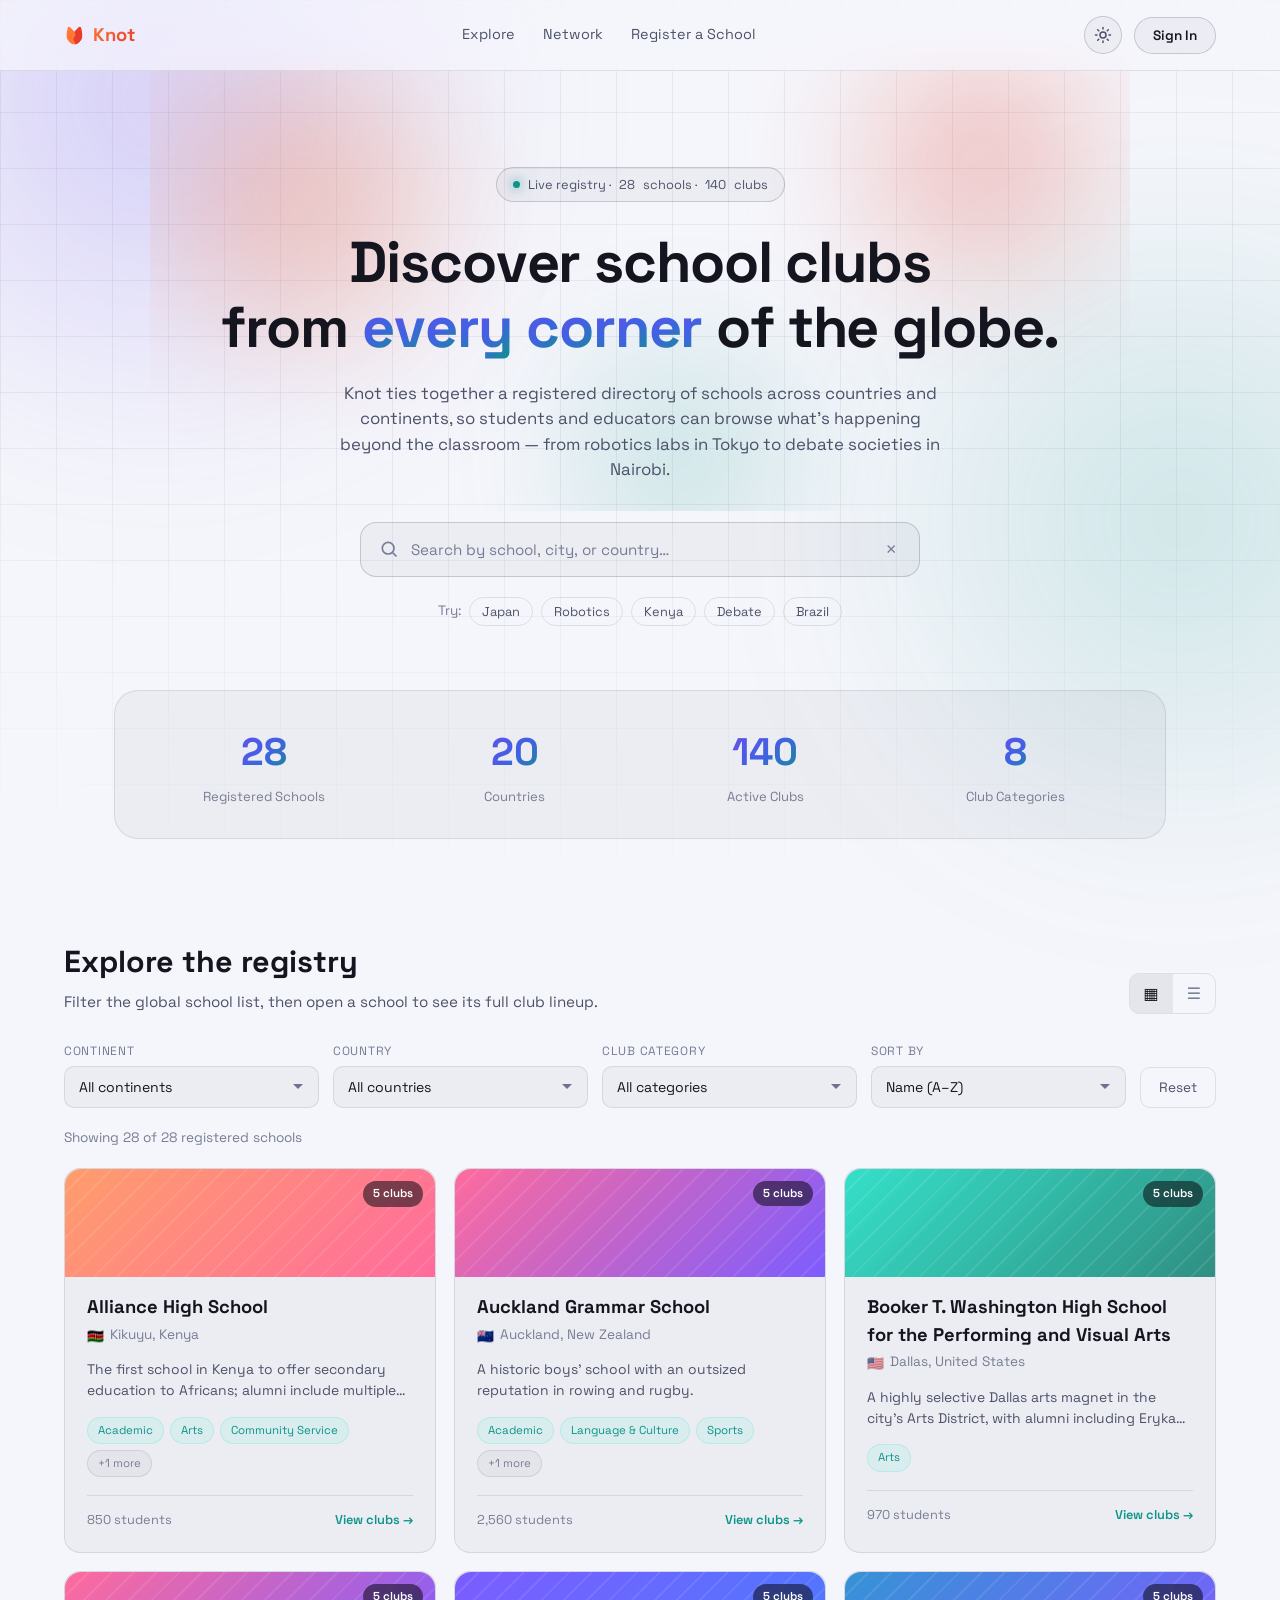
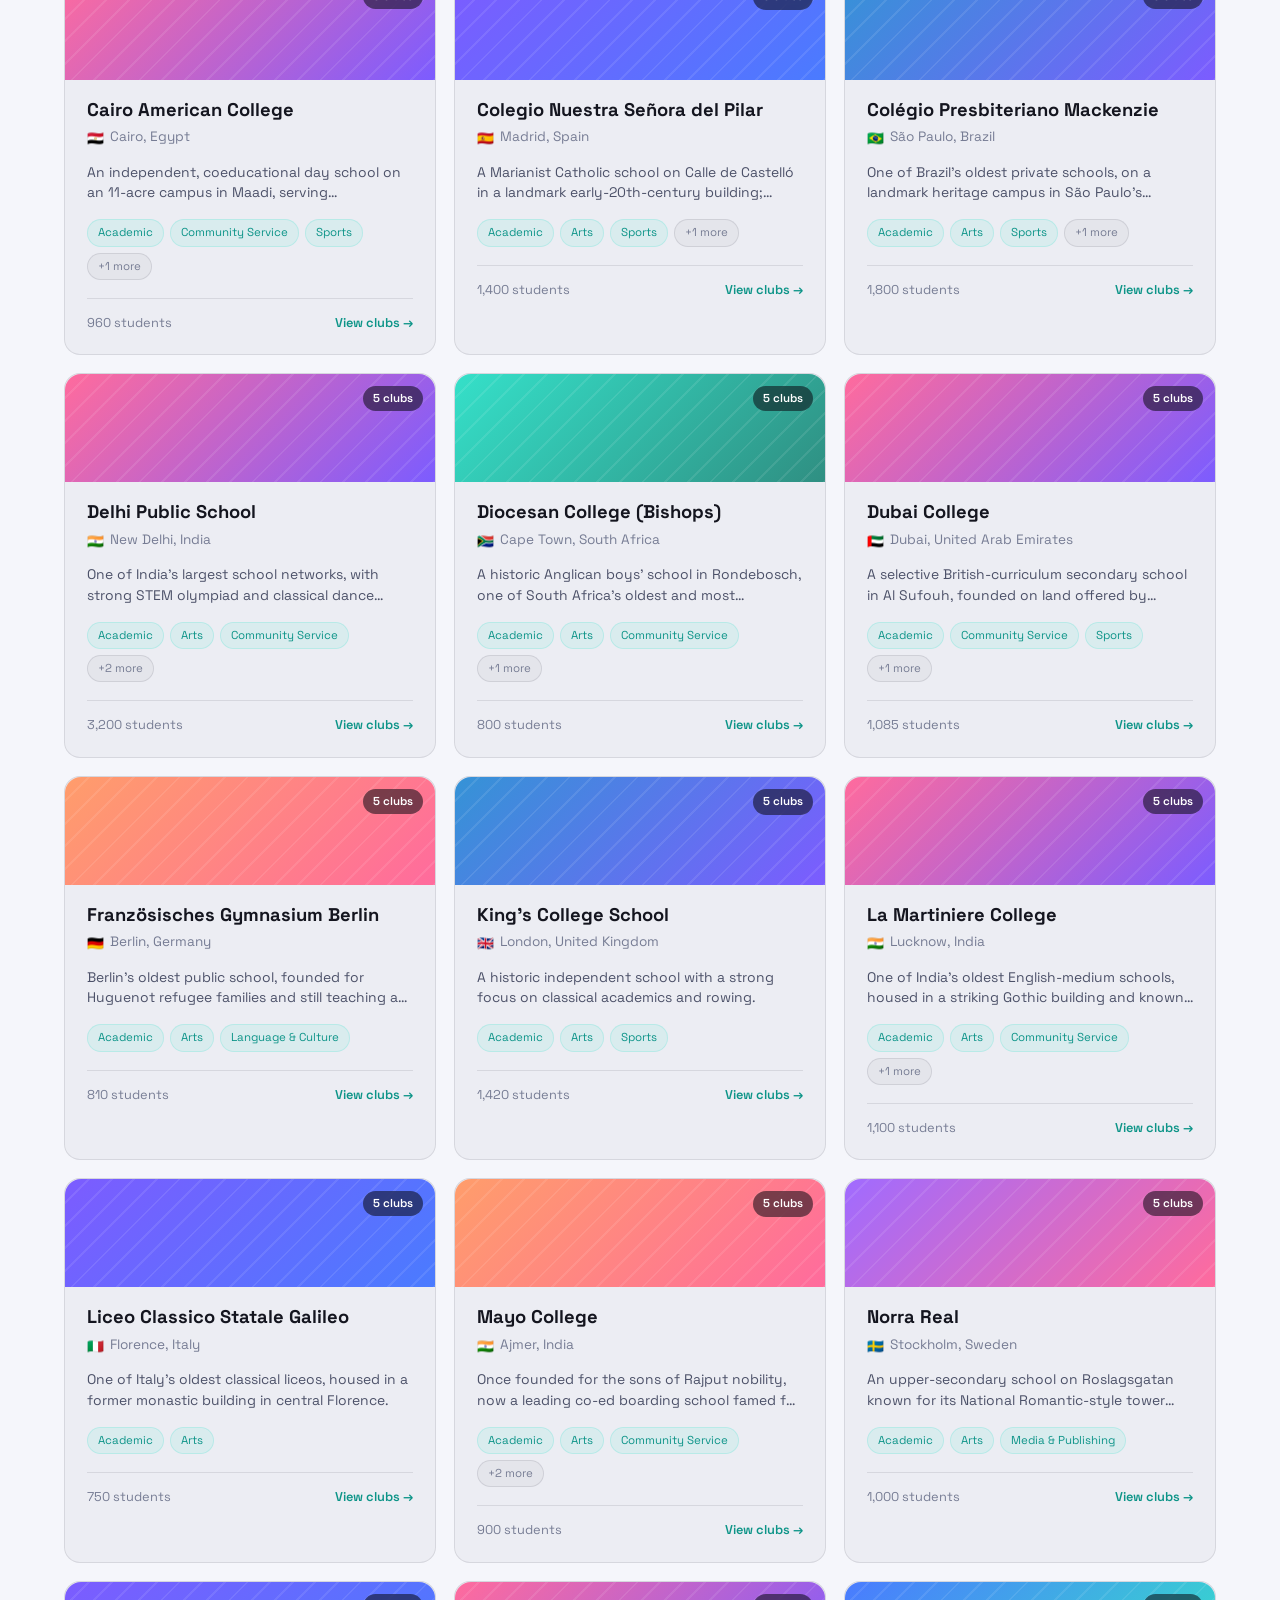
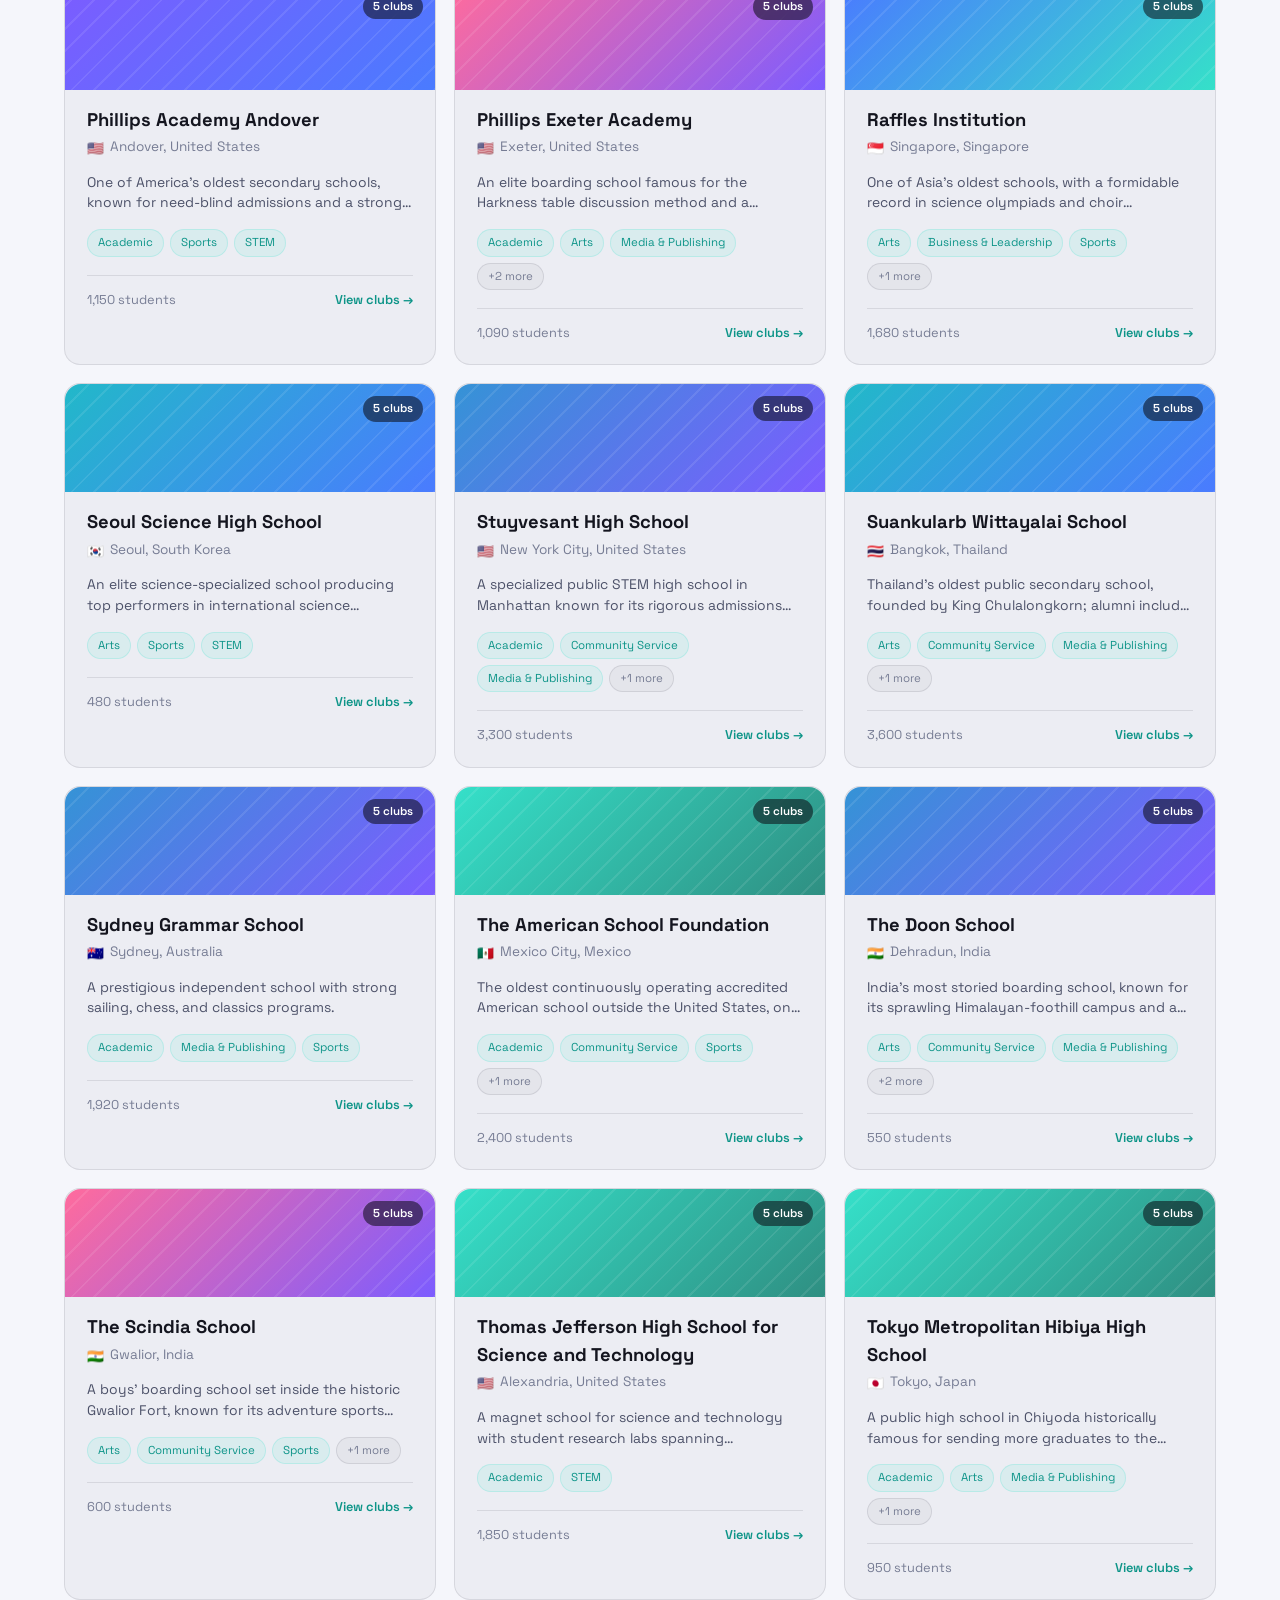
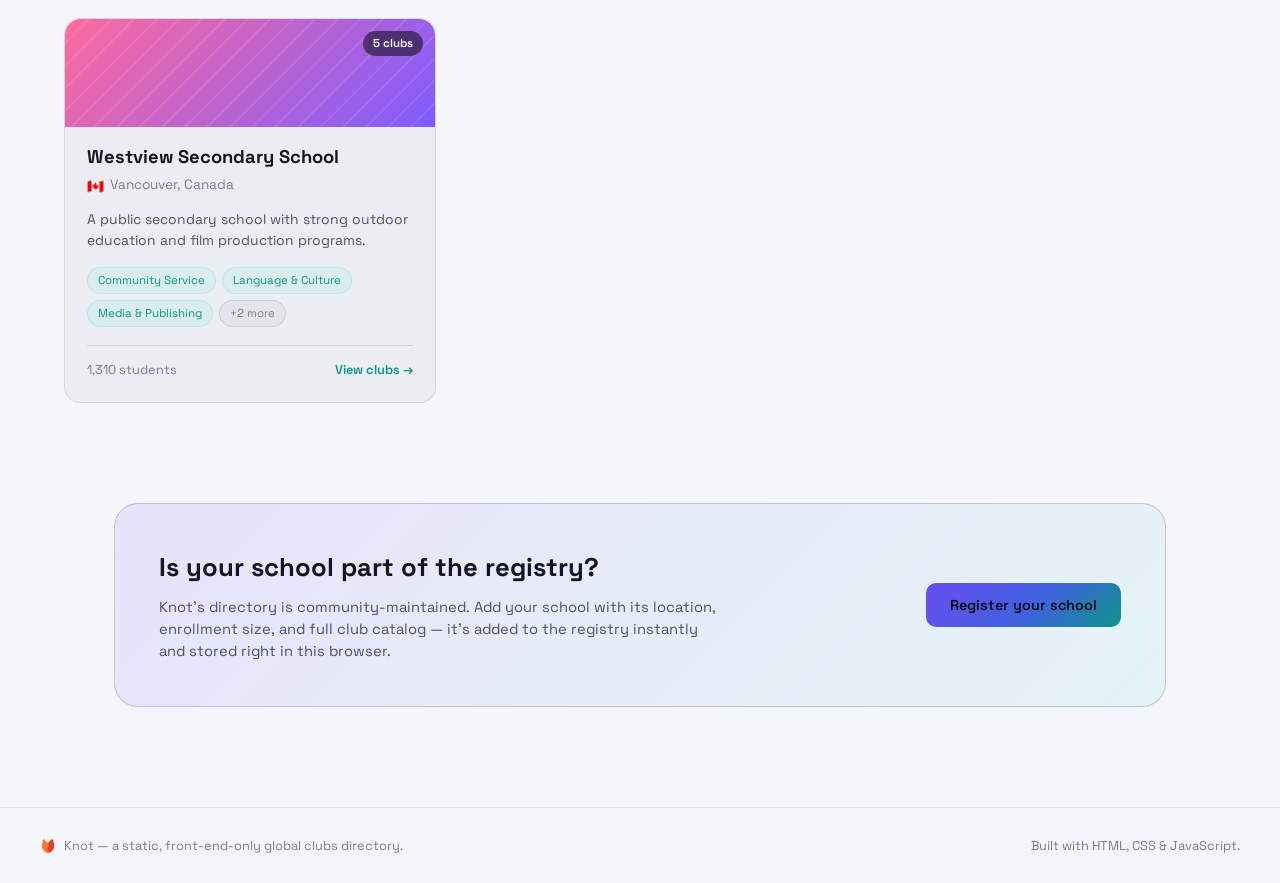
==== commit bd4fc02f: "Link each registered school's official website in its detail box Searched for the official website o" ====
--- a/index.html
+++ b/index.html
@@ -241,6 +241,7 @@
           <h2 id="modalSchoolName">School name</h2>
           <p id="modalLocation" class="modal__location">City, Country</p>
           <p class="modal__submitted-by" id="modalSubmittedBy" hidden></p>
+          <a class="modal__website" id="modalWebsite" href="#" target="_blank" rel="noopener noreferrer" hidden>Visit official website ↗</a>
         </div>
       </div>
       <div class="modal__meta" id="modalMeta"></div>
--- a/css/style.css
+++ b/css/style.css
@@ -1680,6 +1680,23 @@
   font-weight: 600;
 }
 
+.modal__website {
+  display: inline-block;
+  margin-top: 8px;
+  font-size: 0.82rem;
+  font-weight: 600;
+  color: var(--accent-2);
+  transition: color 0.2s ease;
+}
+
+.modal__website:hover {
+  color: var(--accent);
+}
+
+.modal__website[hidden] {
+  display: none;
+}
+
 .modal__meta {
   display: flex;
   gap: 24px;
@@ -1753,10 +1770,6 @@
   align-items: center;
   gap: 12px;
   margin-bottom: 8px;
-}
-
-.club-card__icon {
-  font-size: 1.4rem;
 }
 
 .club-card__header h4 {
@@ -2094,7 +2107,7 @@
 
 .club-row__grid {
   display: grid;
-  grid-template-columns: 60px 1fr 1fr;
+  grid-template-columns: 1fr 1fr;
   gap: 10px;
   margin-bottom: 10px;
 }
@@ -2107,15 +2120,11 @@
   color: var(--text-primary);
   font-size: 0.82rem;
   outline: none;
-  text-align: center;
+  text-align: left;
 }
 
 .club-row__grid input:focus {
   border-color: var(--accent);
-}
-
-.club-row__grid input:not(:first-child) {
-  text-align: left;
 }
 
 .club-row__line {
@@ -2510,11 +2519,6 @@
   border: 1px solid var(--border);
 }
 
-.profile-club__icon {
-  font-size: 1.4rem;
-  flex-shrink: 0;
-}
-
 .profile-club__body {
   flex: 1;
   min-width: 0;
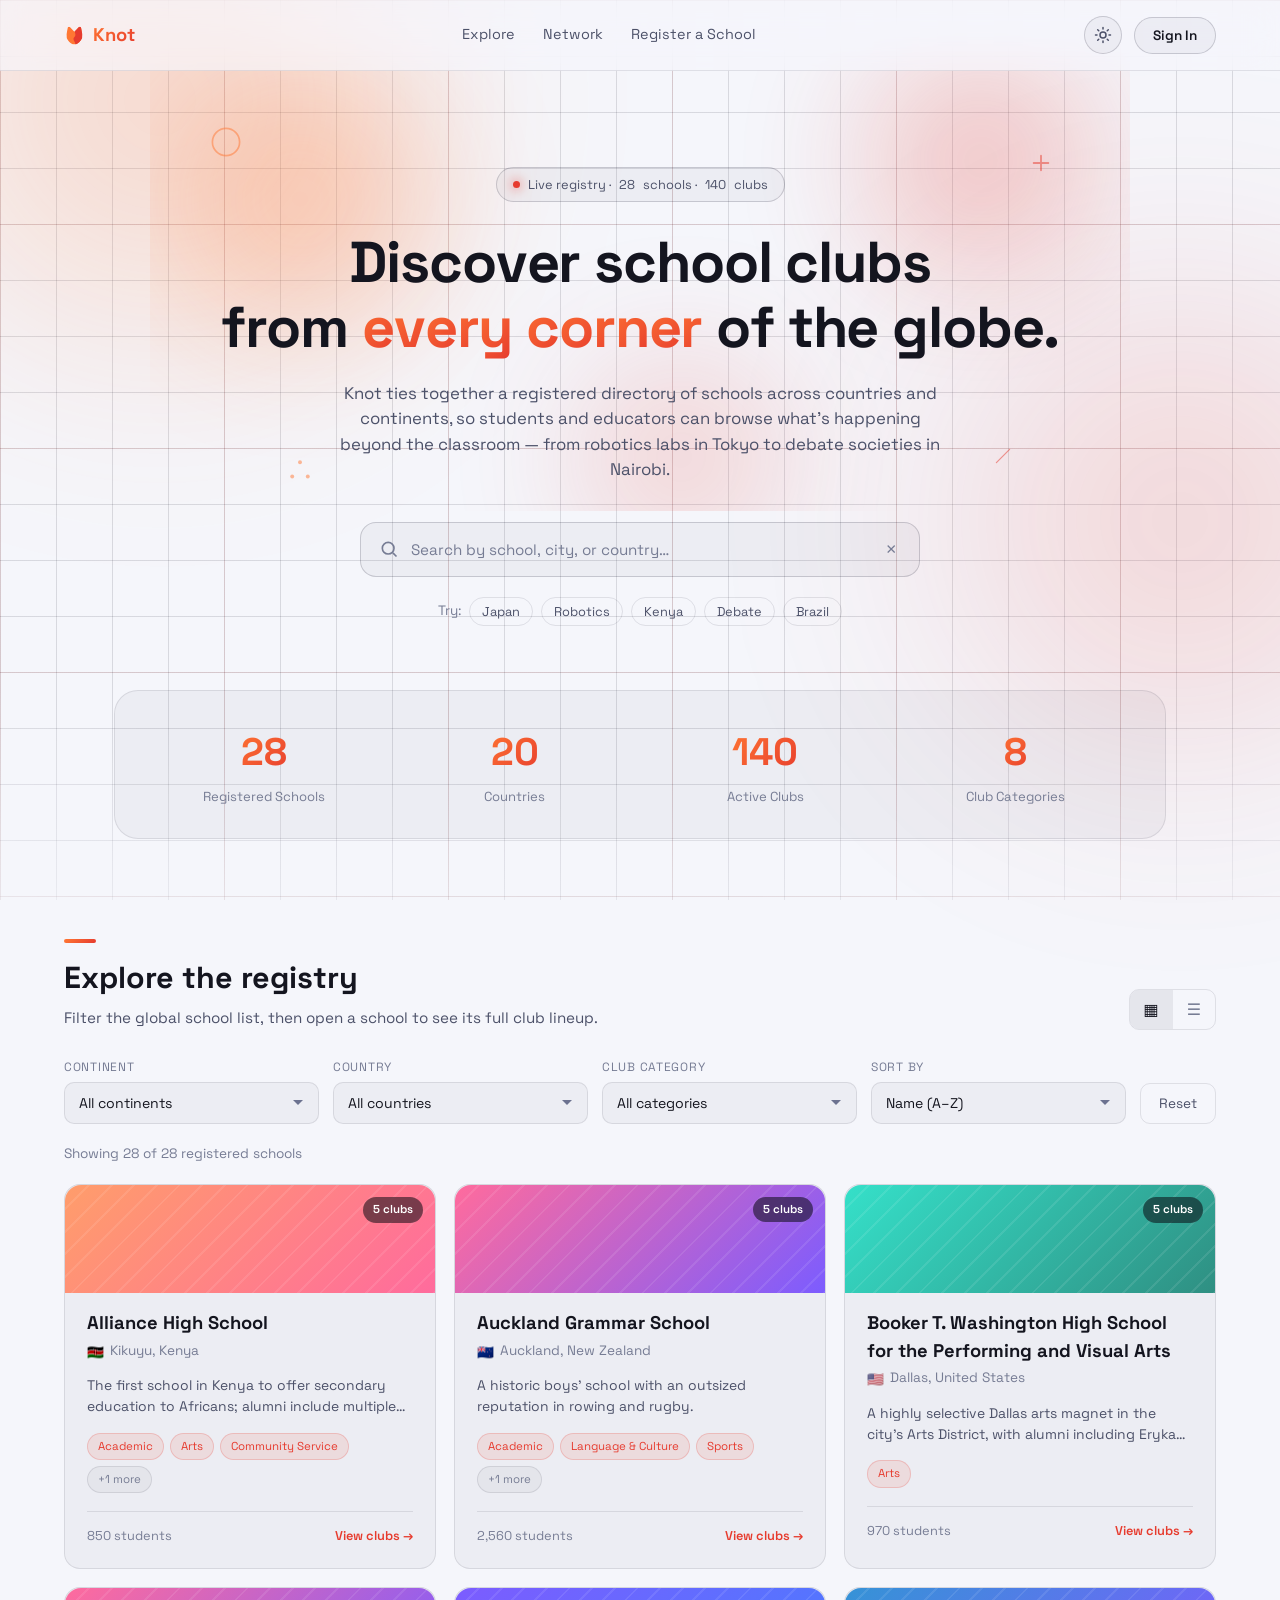
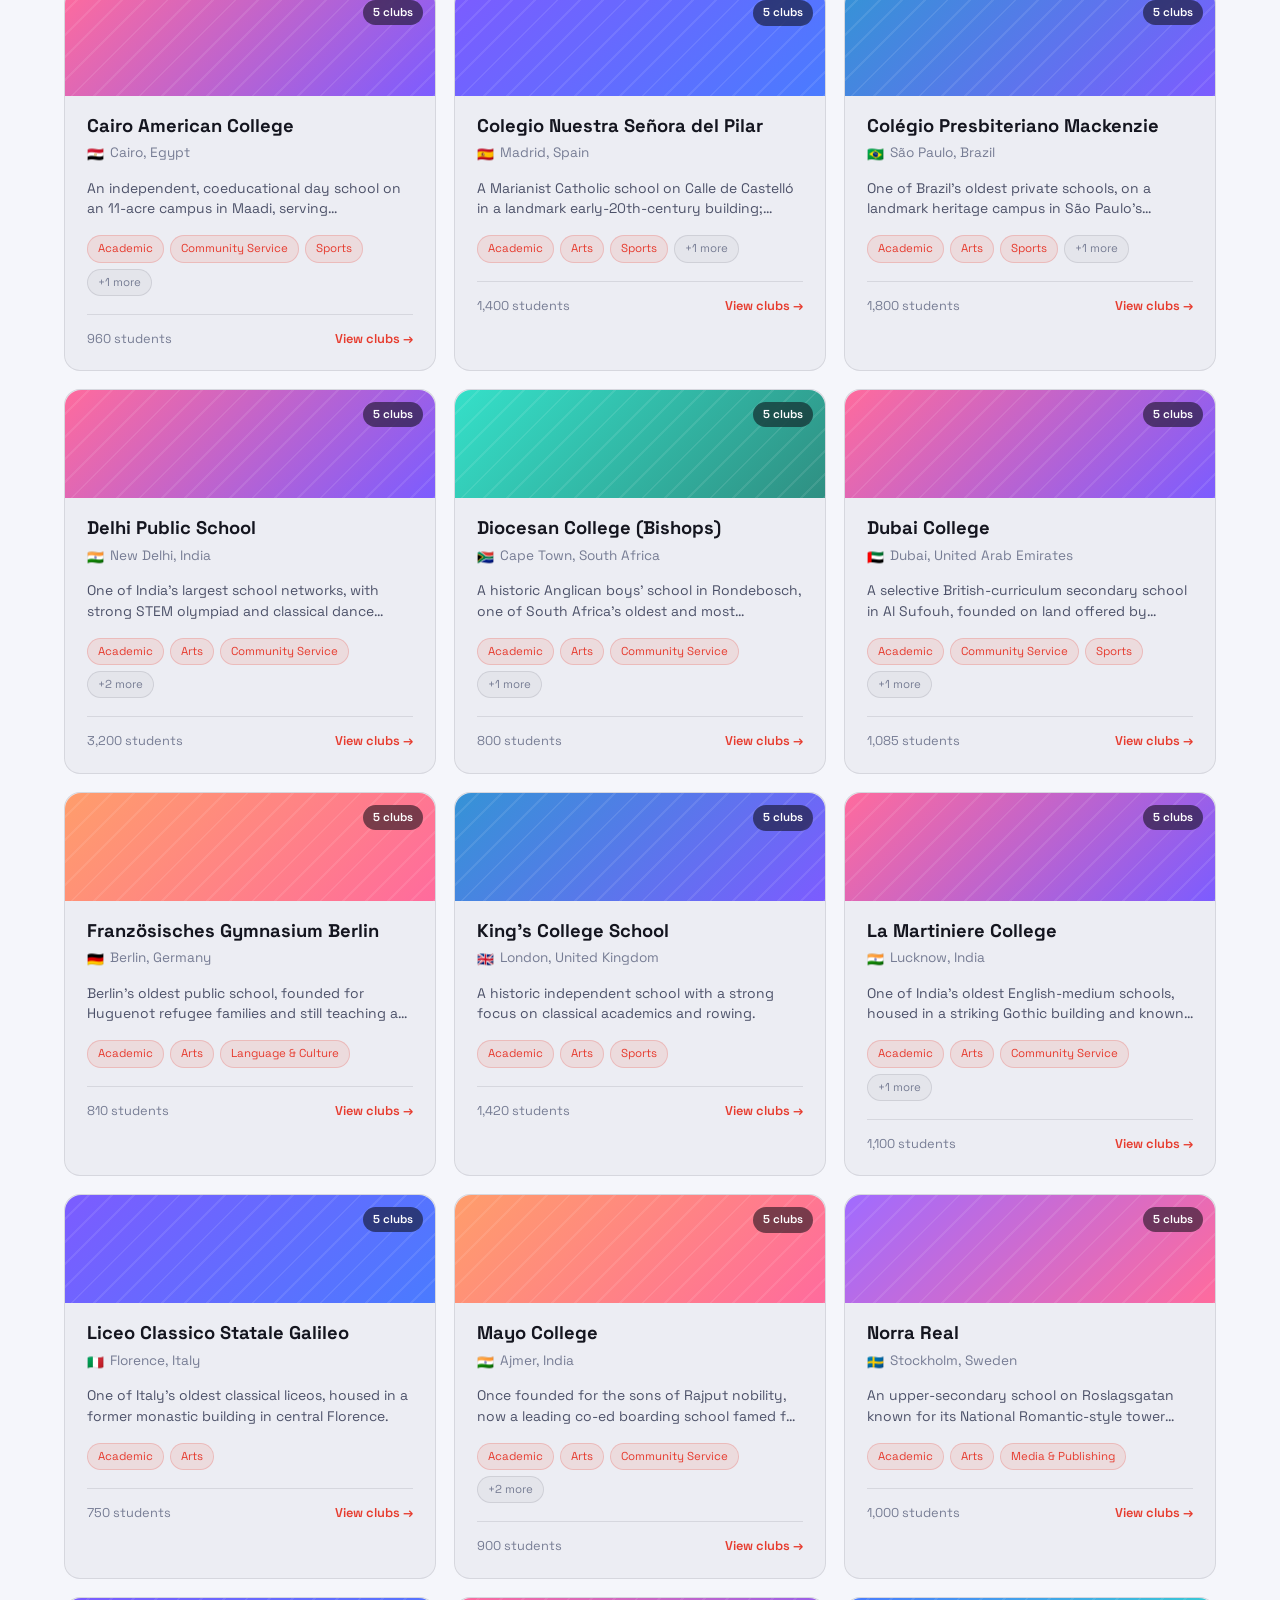
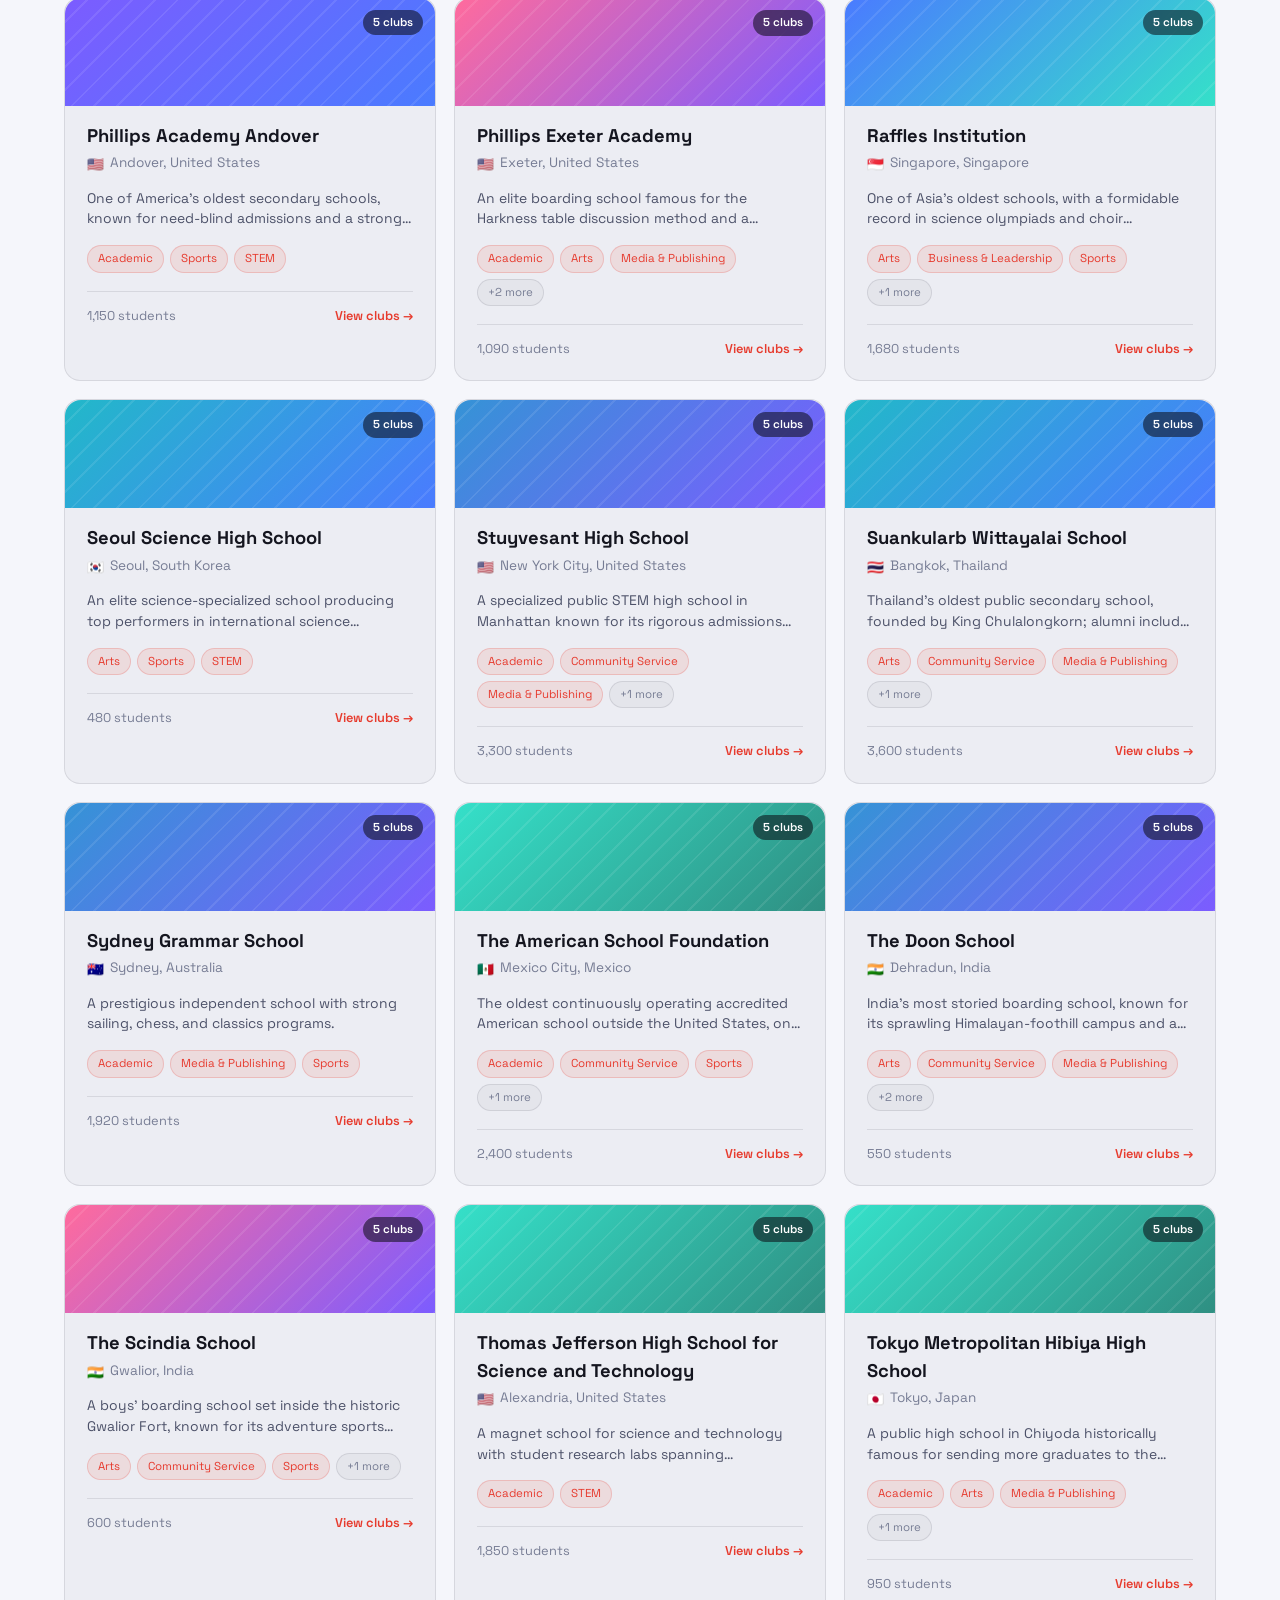
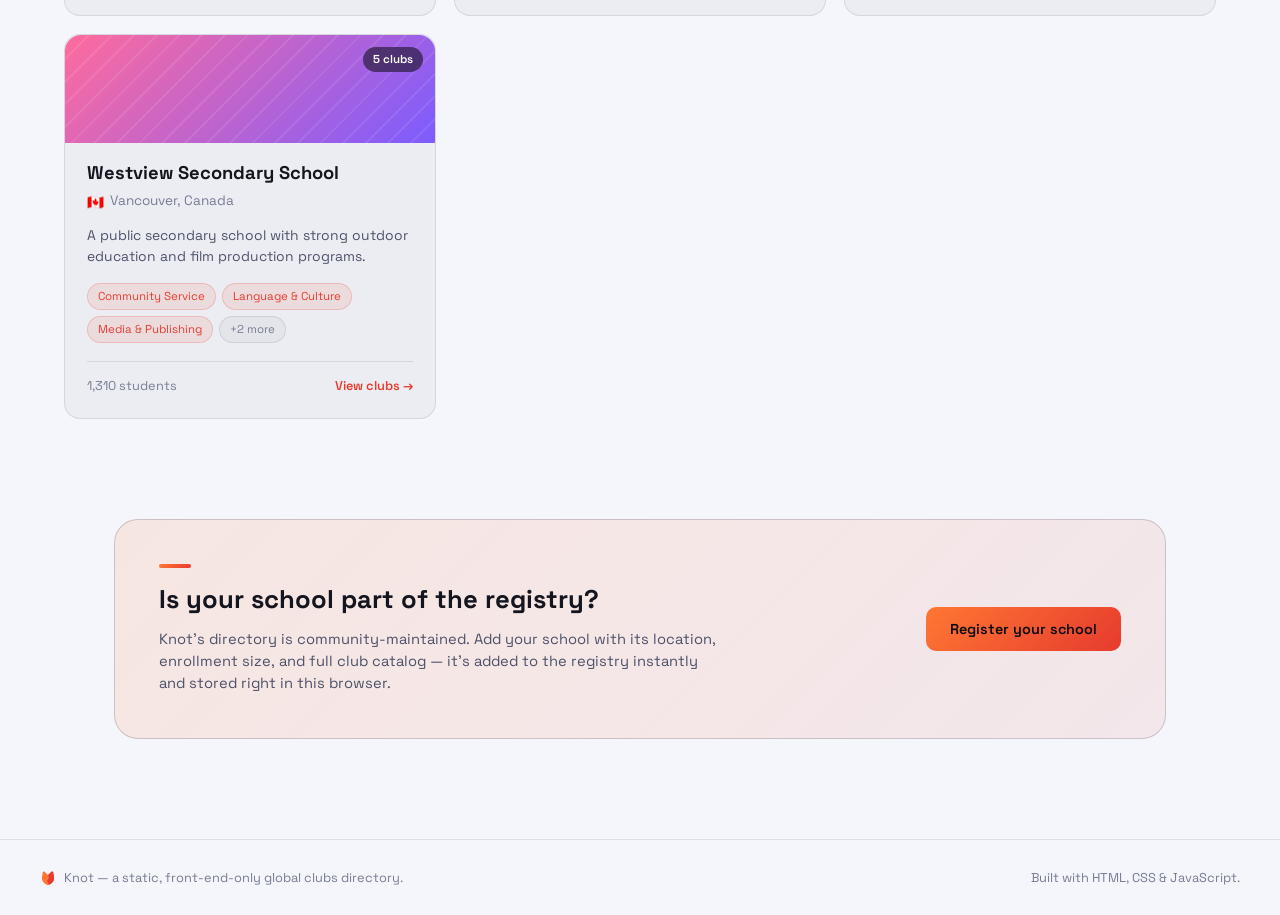
==== commit 6096d515: "Rebrand accent colors to orange, boost grid, add geometric hero accents - Recolor the core accent sy" ====
--- a/index.html
+++ b/index.html
@@ -91,6 +91,10 @@
       <span class="hero__blob hero__blob--1"></span>
       <span class="hero__blob hero__blob--2"></span>
       <span class="hero__blob hero__blob--3"></span>
+      <span class="hero__geo hero__geo--1"><svg viewBox="0 0 40 40"><circle cx="20" cy="20" r="16" fill="none" stroke="currentColor" stroke-width="2"/></svg></span>
+      <span class="hero__geo hero__geo--2"><svg viewBox="0 0 24 24"><path d="M12 4v16M4 12h16" stroke="currentColor" stroke-width="2" stroke-linecap="round"/></svg></span>
+      <span class="hero__geo hero__geo--3"><svg viewBox="0 0 40 40"><circle cx="20" cy="8" r="3" fill="currentColor"/><circle cx="8" cy="30" r="3" fill="currentColor"/><circle cx="32" cy="30" r="3" fill="currentColor"/></svg></span>
+      <span class="hero__geo hero__geo--4"><svg viewBox="0 0 30 30"><path d="M4 26L26 4" stroke="currentColor" stroke-width="2" stroke-linecap="round"/></svg></span>
     </div>
     <div class="hero__inner" id="heroInner">
       <span class="pill" id="heroPill">
--- a/css/style.css
+++ b/css/style.css
@@ -14,23 +14,24 @@
   --text-secondary: #a6acc4;
   --text-muted: #6c7290;
 
-  --accent: #7c5cff;
-  --accent-2: #35e0c9;
-  --accent-3: #ff6b9d;
-  --gradient: linear-gradient(135deg, var(--accent) 0%, #4a7bff 55%, var(--accent-2) 100%);
-
   --brand-tangerine: #ff7733;
   --brand-cinnabar: #e63b2e;
   --gradient-logo: linear-gradient(135deg, var(--brand-tangerine) 0%, var(--brand-cinnabar) 100%);
 
+  --accent: var(--brand-tangerine);
+  --accent-2: var(--brand-cinnabar);
+  --accent-3: #ff6b9d;
+  --gradient: var(--gradient-logo);
+
   --radius-sm: 10px;
   --radius-md: 16px;
   --radius-lg: 24px;
 
   --shadow-soft: 0 10px 40px rgba(0, 0, 0, 0.35);
-  --shadow-glow: 0 0 0 1px rgba(124, 92, 255, 0.15), 0 20px 60px rgba(124, 92, 255, 0.15);
-
-  --grid-line: rgba(255, 255, 255, 0.09);
+  --shadow-glow: 0 0 0 1px rgba(255, 119, 51, 0.18), 0 20px 60px rgba(255, 119, 51, 0.18);
+
+  --grid-line: rgba(255, 255, 255, 0.16);
+  --grid-line-accent: rgba(255, 119, 51, 0.14);
   --navbar-bg: rgba(6, 7, 13, 0.72);
 
   --font-display: "Space Grotesk", "Inter", system-ui, sans-serif;
@@ -51,15 +52,16 @@
   --text-secondary: #4c5169;
   --text-muted: #767c94;
 
-  --accent: #6a4cf0;
-  --accent-2: #0d9488;
+  --accent: var(--brand-tangerine);
+  --accent-2: var(--brand-cinnabar);
   --accent-3: #db2f77;
-  --gradient: linear-gradient(135deg, var(--accent) 0%, #3f63e0 55%, var(--accent-2) 100%);
+  --gradient: var(--gradient-logo);
 
   --shadow-soft: 0 10px 40px rgba(20, 21, 45, 0.1);
-  --shadow-glow: 0 0 0 1px rgba(106, 76, 240, 0.15), 0 20px 60px rgba(106, 76, 240, 0.12);
-
-  --grid-line: rgba(20, 21, 40, 0.06);
+  --shadow-glow: 0 0 0 1px rgba(255, 119, 51, 0.18), 0 20px 60px rgba(255, 119, 51, 0.14);
+
+  --grid-line: rgba(20, 21, 40, 0.13);
+  --grid-line-accent: rgba(230, 59, 46, 0.1);
   --navbar-bg: rgba(245, 246, 251, 0.72);
 }
 
@@ -111,12 +113,6 @@
   color: transparent;
 }
 
-.brand__text.accent {
-  background: var(--gradient-logo);
-  -webkit-background-clip: text;
-  background-clip: text;
-}
-
 /* ---------- Background flourishes ---------- */
 .bg-grid {
   position: fixed;
@@ -124,9 +120,11 @@
   z-index: -2;
   background-image:
     linear-gradient(var(--grid-line) 1px, transparent 1px),
-    linear-gradient(90deg, var(--grid-line) 1px, transparent 1px);
-  background-size: 56px 56px;
-  mask-image: radial-gradient(ellipse 140% 100% at 50% 0%, #000 55%, transparent 100%);
+    linear-gradient(90deg, var(--grid-line) 1px, transparent 1px),
+    linear-gradient(var(--grid-line-accent) 1px, transparent 1px),
+    linear-gradient(90deg, var(--grid-line-accent) 1px, transparent 1px);
+  background-size: 56px 56px, 56px 56px, 224px 224px, 224px 224px;
+  mask-image: radial-gradient(ellipse 150% 120% at 50% 0%, #000 72%, transparent 100%);
 }
 
 .bg-glow {
@@ -363,7 +361,7 @@
 
 .navbar__cta:hover {
   transform: translateY(-1px);
-  box-shadow: 0 8px 24px rgba(124, 92, 255, 0.35);
+  box-shadow: 0 8px 24px rgba(255, 119, 51, 0.35);
 }
 
 @media (max-width: 760px) {
@@ -628,7 +626,7 @@
 
 .auth-demo-note code {
   color: var(--accent-2);
-  background: rgba(53, 224, 201, 0.1);
+  background: rgba(230, 59, 46, 0.1);
   padding: 1px 5px;
   border-radius: 4px;
   font-size: 0.72rem;
@@ -725,7 +723,7 @@
 
 .auth-submit:hover:not(:disabled) {
   transform: translateY(-2px);
-  box-shadow: 0 12px 28px rgba(124, 92, 255, 0.35);
+  box-shadow: 0 12px 28px rgba(255, 119, 51, 0.35);
 }
 
 .auth-submit:disabled {
@@ -953,12 +951,35 @@
   50% { transform: translate(16px, -20px) scale(1.07); }
 }
 
+.hero__geo {
+  position: absolute;
+  color: var(--accent);
+  opacity: 0.5;
+  animation: heroGeoFloat 7.5s ease-in-out infinite;
+}
+
+.hero__geo svg {
+  display: block;
+  width: 100%;
+  height: 100%;
+}
+
+.hero__geo--1 { left: 6%; top: 16%; width: 34px; height: 34px; animation-delay: 0s; }
+.hero__geo--2 { right: 8%; top: 22%; width: 22px; height: 22px; color: var(--accent-2); animation-delay: -2s; }
+.hero__geo--3 { left: 14%; bottom: 6%; width: 26px; height: 26px; animation-delay: -4s; }
+.hero__geo--4 { right: 12%; bottom: 10%; width: 18px; height: 18px; color: var(--accent-2); animation-delay: -5.5s; }
+
+@keyframes heroGeoFloat {
+  0%, 100% { transform: translateY(0) rotate(0deg); }
+  50% { transform: translateY(-14px) rotate(8deg); }
+}
+
 @media (max-width: 720px) {
   .hero__decor { display: none; }
 }
 
 @media (prefers-reduced-motion: reduce) {
-  .hero__blob { animation: none; }
+  .hero__blob, .hero__geo { animation: none; }
 }
 
 .pill {
@@ -1082,7 +1103,7 @@
 .tag-btn:hover {
   border-color: var(--accent);
   color: var(--text-primary);
-  background: rgba(124, 92, 255, 0.1);
+  background: rgba(255, 119, 51, 0.1);
 }
 
 /* ---------- Stats ---------- */
@@ -1149,6 +1170,18 @@
   font-family: var(--font-display);
   font-size: 1.9rem;
   margin-bottom: 6px;
+}
+
+.explore__header h2::before,
+.register__text h2::before,
+.profile-section h3::before {
+  content: "";
+  display: block;
+  width: 32px;
+  height: 4px;
+  border-radius: 2px;
+  background: var(--gradient);
+  margin-bottom: 12px;
 }
 
 .explore__header p {
@@ -1279,7 +1312,7 @@
 .school-card:hover,
 .school-card:focus-visible {
   transform: translateY(-3px);
-  border-color: rgba(124, 92, 255, 0.45);
+  border-color: rgba(255, 119, 51, 0.45);
   background: var(--surface-hover);
   box-shadow: var(--shadow-glow);
   outline: none;
@@ -1405,8 +1438,8 @@
 }
 
 @keyframes cardHighlight {
-  0%, 100% { box-shadow: var(--shadow-glow); border-color: rgba(53, 224, 201, 0.6); }
-  50% { box-shadow: 0 0 0 1px rgba(53, 224, 201, 0.3), 0 20px 60px rgba(53, 224, 201, 0.25); border-color: rgba(53, 224, 201, 0.9); }
+  0%, 100% { box-shadow: var(--shadow-glow); border-color: rgba(230, 59, 46, 0.6); }
+  50% { box-shadow: 0 0 0 1px rgba(230, 59, 46, 0.3), 0 20px 60px rgba(230, 59, 46, 0.25); border-color: rgba(230, 59, 46, 0.9); }
 }
 
 .school-card--new {
@@ -1417,9 +1450,9 @@
   font-size: 0.72rem;
   padding: 4px 10px;
   border-radius: 999px;
-  background: rgba(53, 224, 201, 0.1);
+  background: rgba(230, 59, 46, 0.1);
   color: var(--accent-2);
-  border: 1px solid rgba(53, 224, 201, 0.2);
+  border: 1px solid rgba(230, 59, 46, 0.2);
 }
 
 .tag--muted {
@@ -1486,7 +1519,7 @@
   flex-wrap: wrap;
   padding: 44px;
   border-radius: var(--radius-lg);
-  background: linear-gradient(135deg, rgba(124, 92, 255, 0.12), rgba(53, 224, 201, 0.08));
+  background: linear-gradient(135deg, rgba(255, 119, 51, 0.12), rgba(230, 59, 46, 0.08));
   border: 1px solid var(--border-strong);
 }
 
@@ -1515,7 +1548,7 @@
 
 .register__btn:hover {
   transform: translateY(-2px);
-  box-shadow: 0 12px 30px rgba(124, 92, 255, 0.35);
+  box-shadow: 0 12px 30px rgba(255, 119, 51, 0.35);
 }
 
 /* ---------- Footer ---------- */
@@ -1781,7 +1814,7 @@
   font-size: 0.7rem;
   padding: 2px 8px;
   border-radius: 999px;
-  background: rgba(124, 92, 255, 0.14);
+  background: rgba(255, 119, 51, 0.14);
   color: #c9bfff;
   font-weight: 600;
 }
@@ -1803,7 +1836,7 @@
   font-size: 0.7rem;
   padding: 2px 8px;
   border-radius: 999px;
-  background: rgba(53, 224, 201, 0.14);
+  background: rgba(230, 59, 46, 0.14);
   color: var(--accent-2);
   font-weight: 600;
 }
@@ -1833,7 +1866,7 @@
 
 .club-join__btn:hover {
   transform: translateY(-1px);
-  box-shadow: 0 8px 20px rgba(124, 92, 255, 0.3);
+  box-shadow: 0 8px 20px rgba(255, 119, 51, 0.3);
 }
 
 .club-join__form {
@@ -2175,7 +2208,7 @@
 .add-club-btn:hover {
   border-color: var(--accent);
   color: var(--text-primary);
-  background: rgba(124, 92, 255, 0.08);
+  background: rgba(255, 119, 51, 0.08);
 }
 
 .register-form__error {
@@ -2198,7 +2231,7 @@
 
 .register-form__submit:hover {
   transform: translateY(-2px);
-  box-shadow: 0 12px 28px rgba(124, 92, 255, 0.35);
+  box-shadow: 0 12px 28px rgba(255, 119, 51, 0.35);
 }
 
 @media (max-width: 640px) {
@@ -2490,8 +2523,8 @@
 }
 
 .profile-btn--edit:hover {
-  background: rgba(53, 224, 201, 0.1);
-  border-color: rgba(53, 224, 201, 0.4);
+  background: rgba(230, 59, 46, 0.1);
+  border-color: rgba(230, 59, 46, 0.4);
 }
 
 .profile-btn--delete {
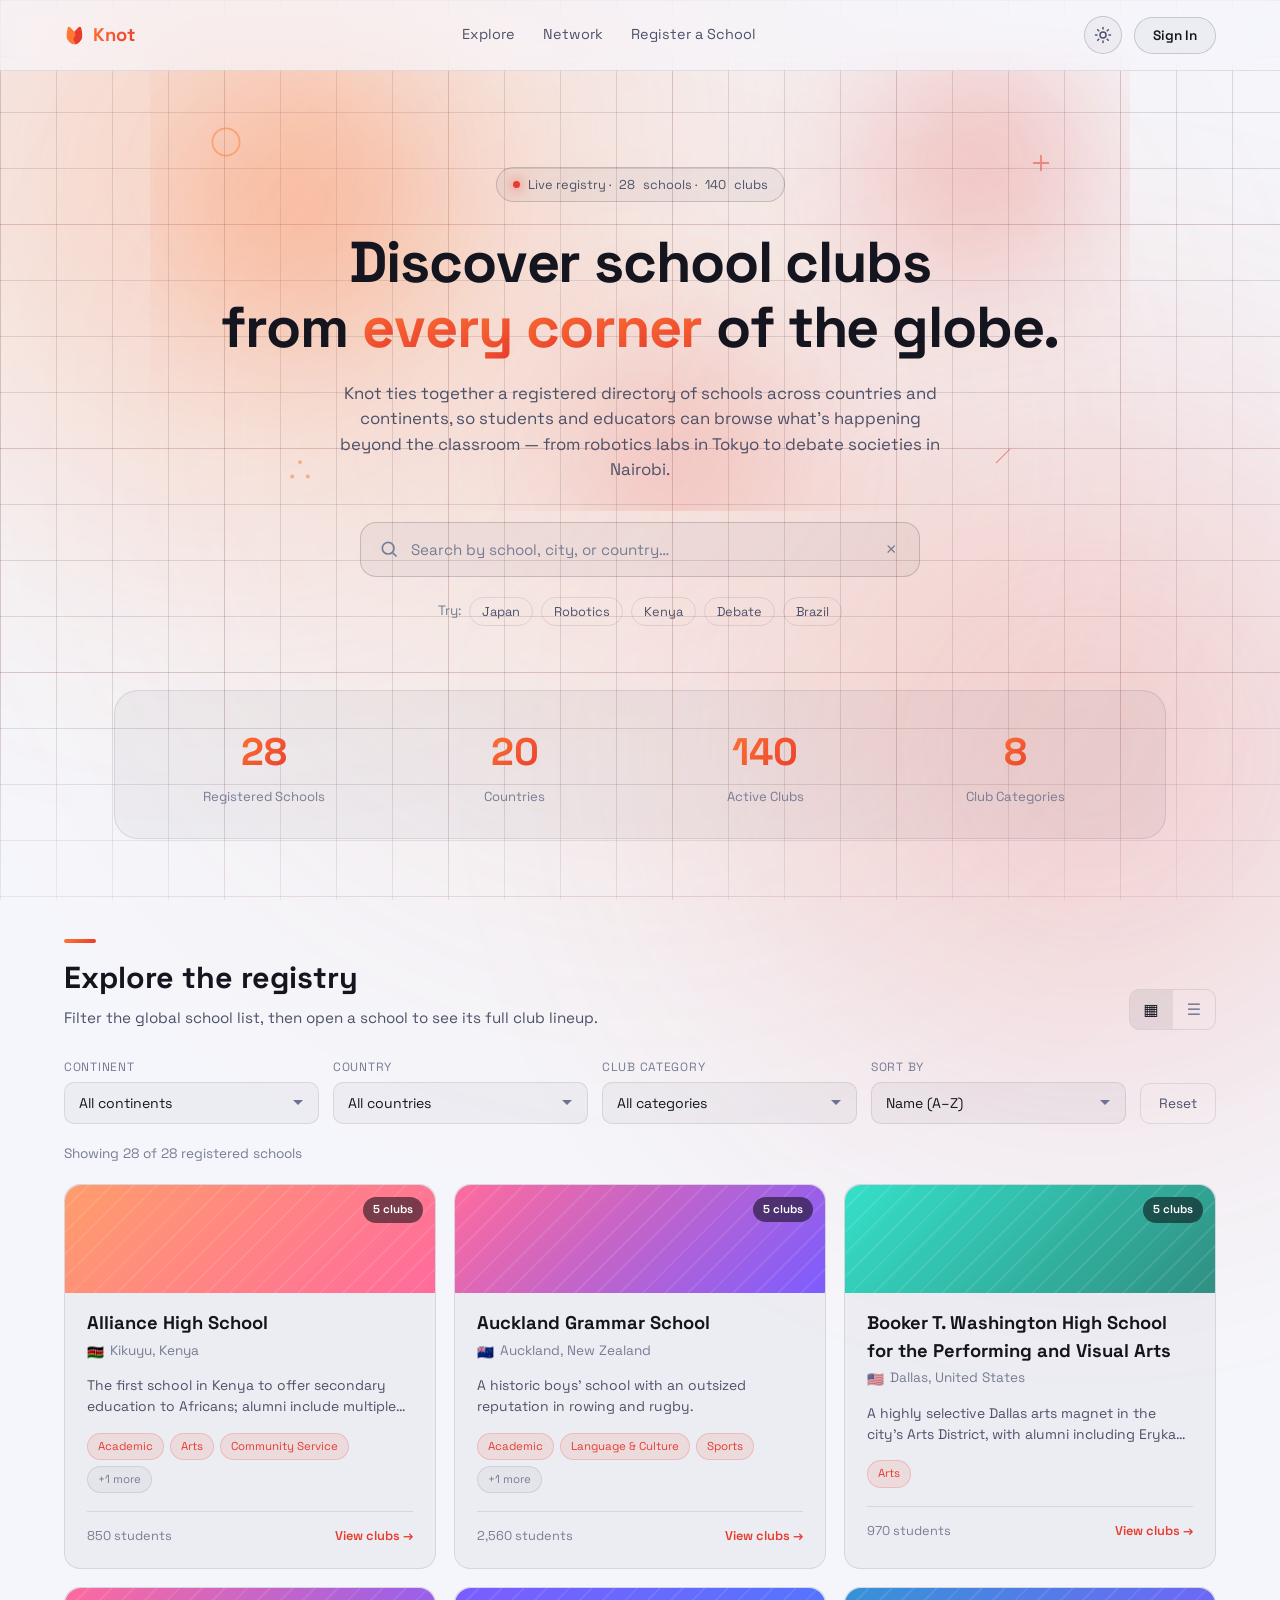
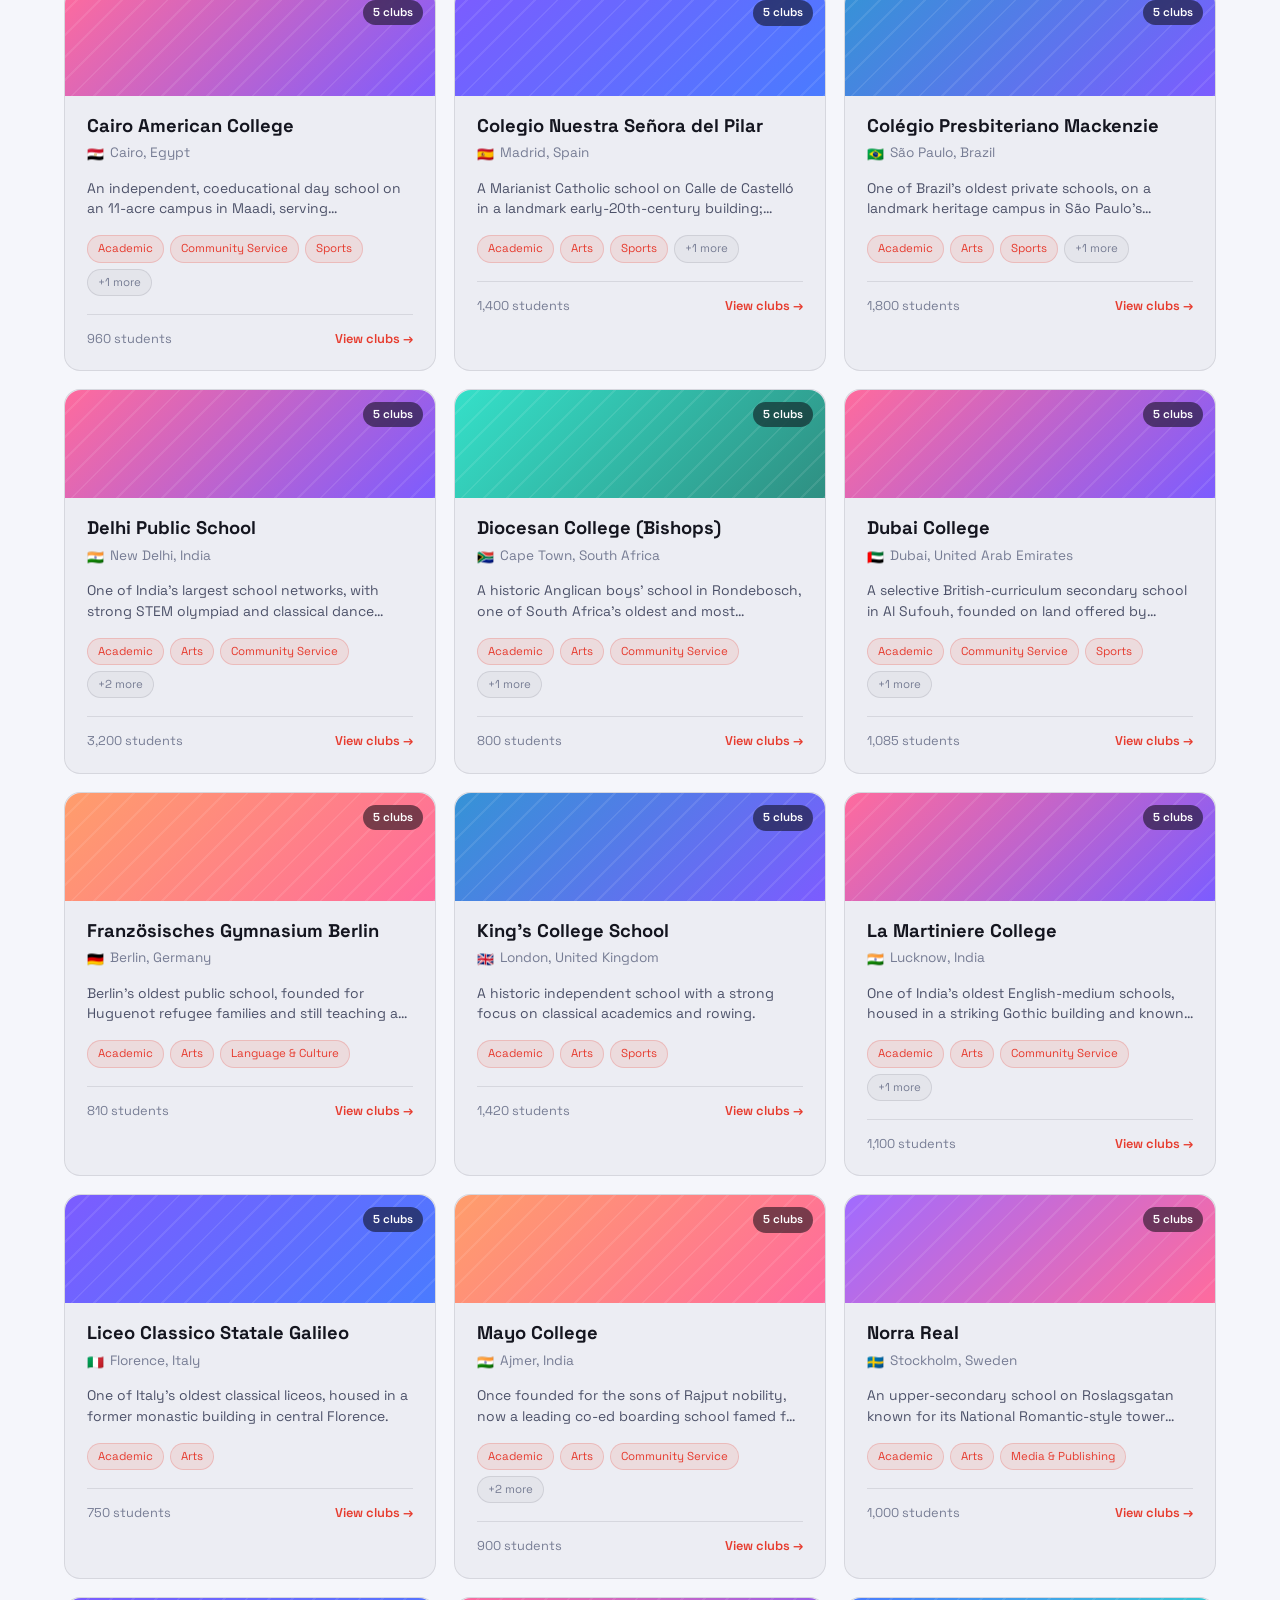
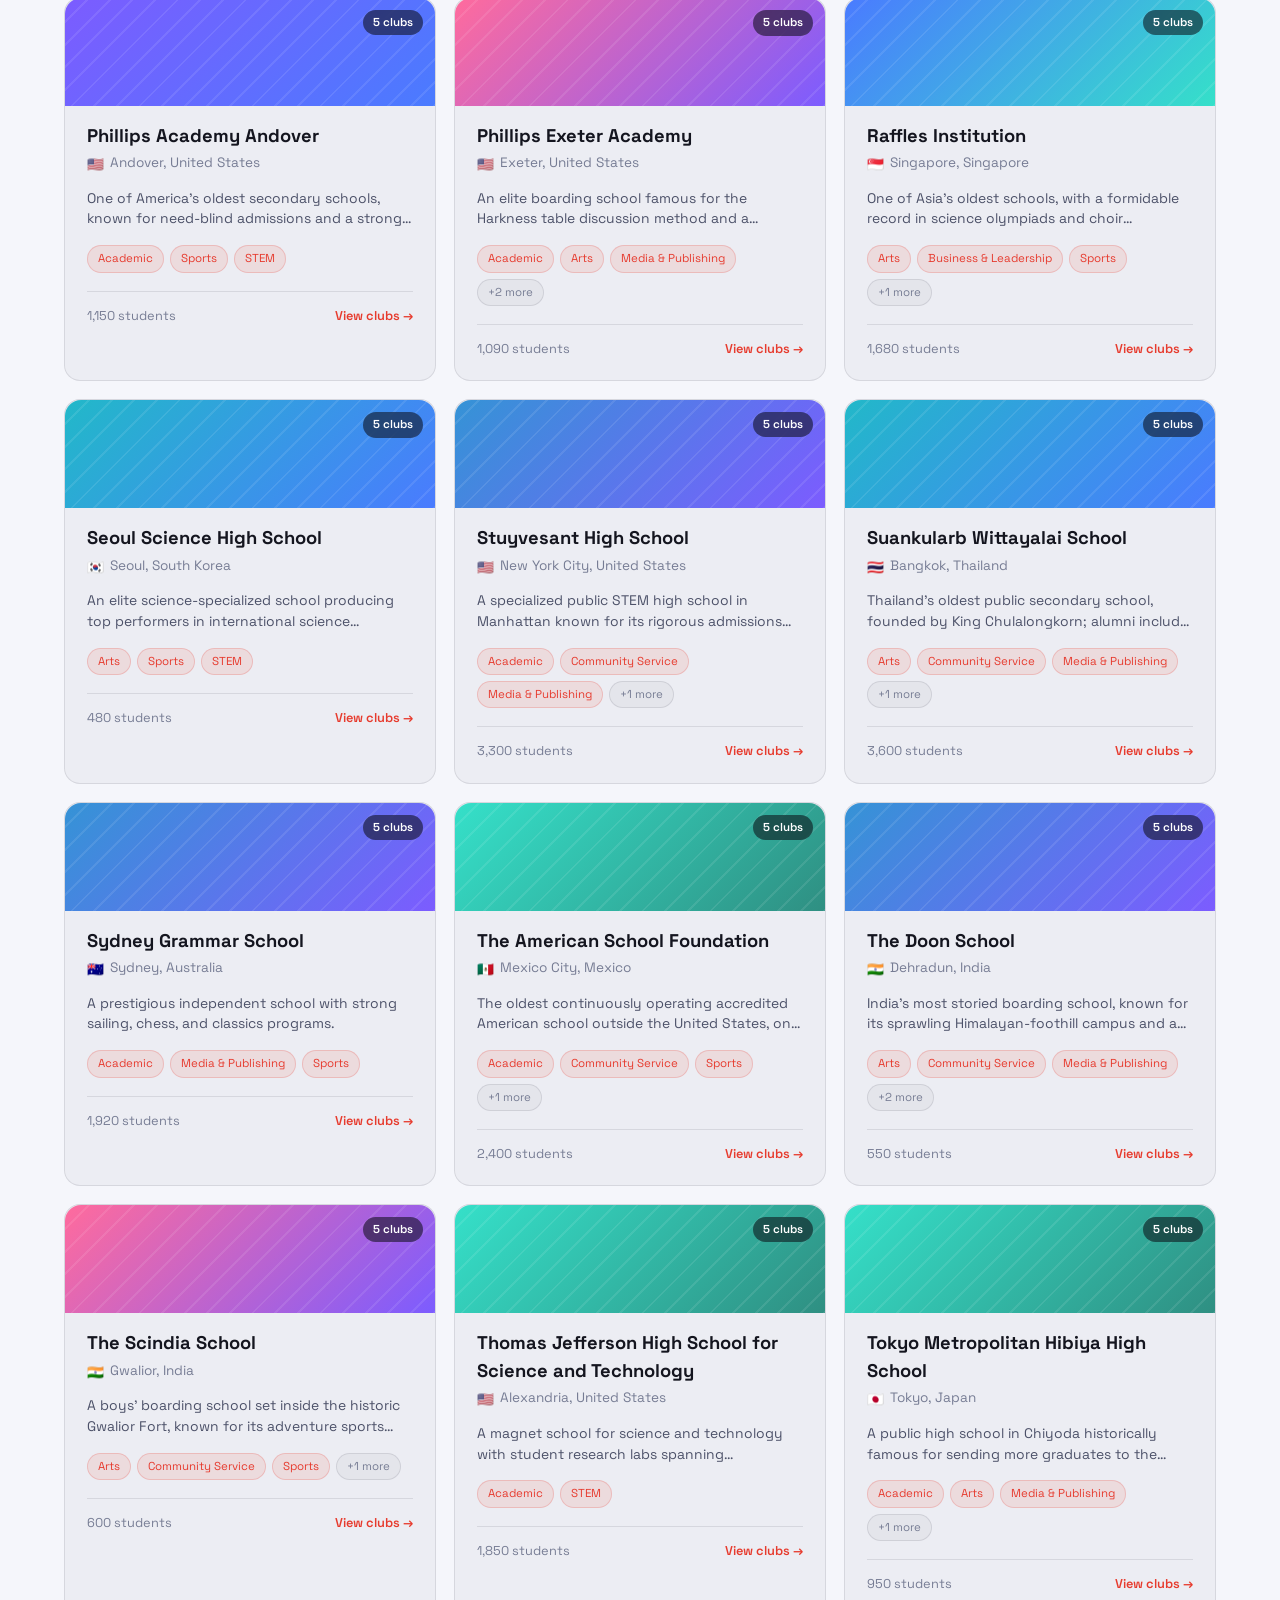
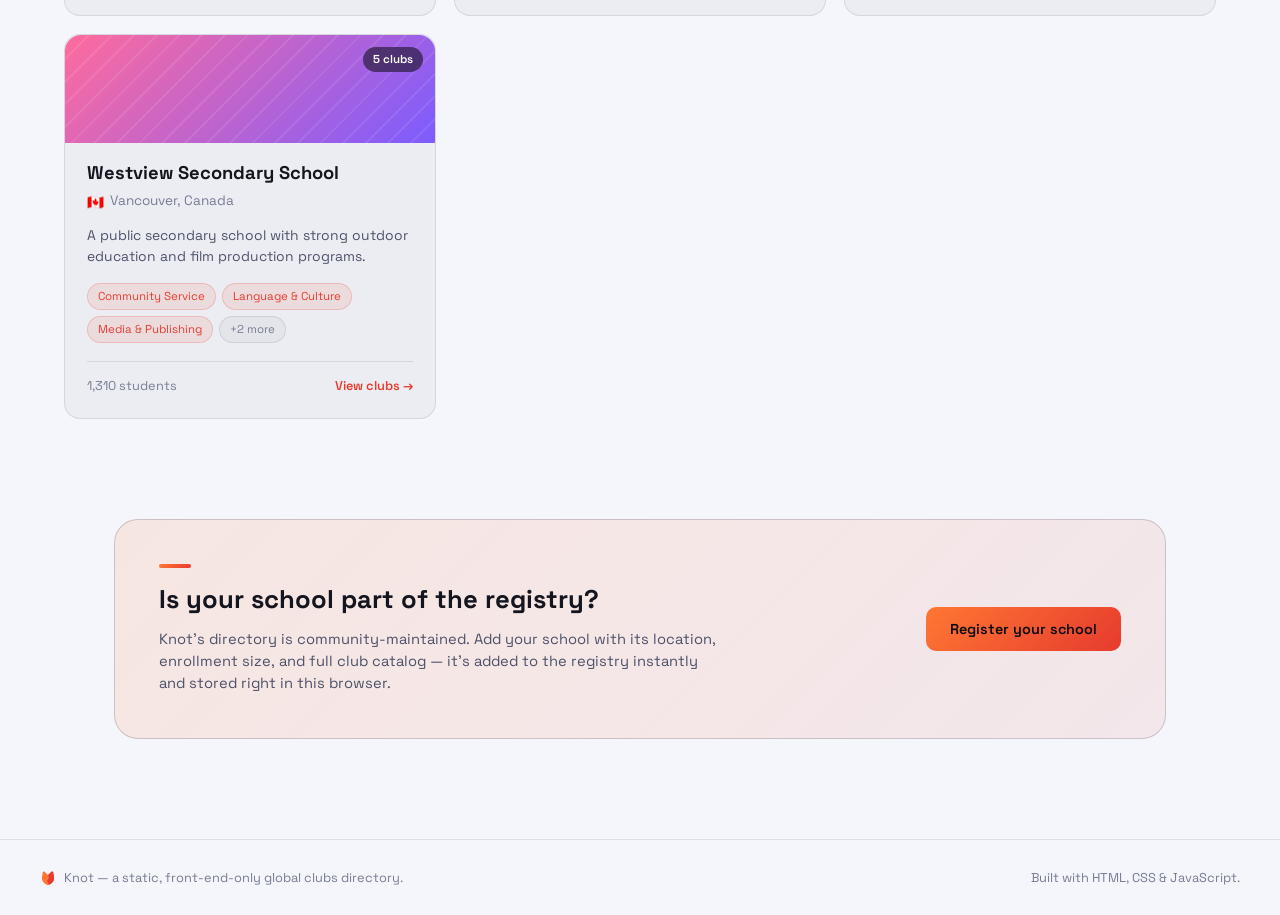
==== commit 07918ce6: "Extend the warm orange glow wash across the whole page, not just the top The ambient glow (.bg-glow)" ====
--- a/index.html
+++ b/index.html
@@ -48,6 +48,7 @@
   <div class="bg-grid" aria-hidden="true"></div>
   <div class="bg-glow bg-glow--one" aria-hidden="true"></div>
   <div class="bg-glow bg-glow--two" aria-hidden="true"></div>
+  <div class="bg-glow bg-glow--three" aria-hidden="true"></div>
 
   <!-- Navbar -->
   <header class="navbar">
--- a/css/style.css
+++ b/css/style.css
@@ -130,25 +130,35 @@
 .bg-glow {
   position: fixed;
   z-index: -1;
-  width: 640px;
-  height: 640px;
+  width: 900px;
+  height: 900px;
   border-radius: 50%;
-  filter: blur(120px);
-  opacity: 0.35;
+  filter: blur(140px);
+  opacity: 0.4;
   pointer-events: none;
 }
 
 .bg-glow--one {
-  top: -220px;
-  left: -160px;
+  top: -280px;
+  left: -220px;
   background: radial-gradient(circle, var(--accent) 0%, transparent 70%);
 }
 
 .bg-glow--two {
-  top: 200px;
-  right: -220px;
+  bottom: -300px;
+  right: -260px;
   background: radial-gradient(circle, var(--accent-2) 0%, transparent 70%);
-  opacity: 0.25;
+  opacity: 0.32;
+}
+
+.bg-glow--three {
+  top: 50%;
+  left: 50%;
+  width: 1200px;
+  height: 1200px;
+  transform: translate(-50%, -50%);
+  background: radial-gradient(circle, var(--accent) 0%, transparent 72%);
+  opacity: 0.16;
 }
 
 body.intro-active {
